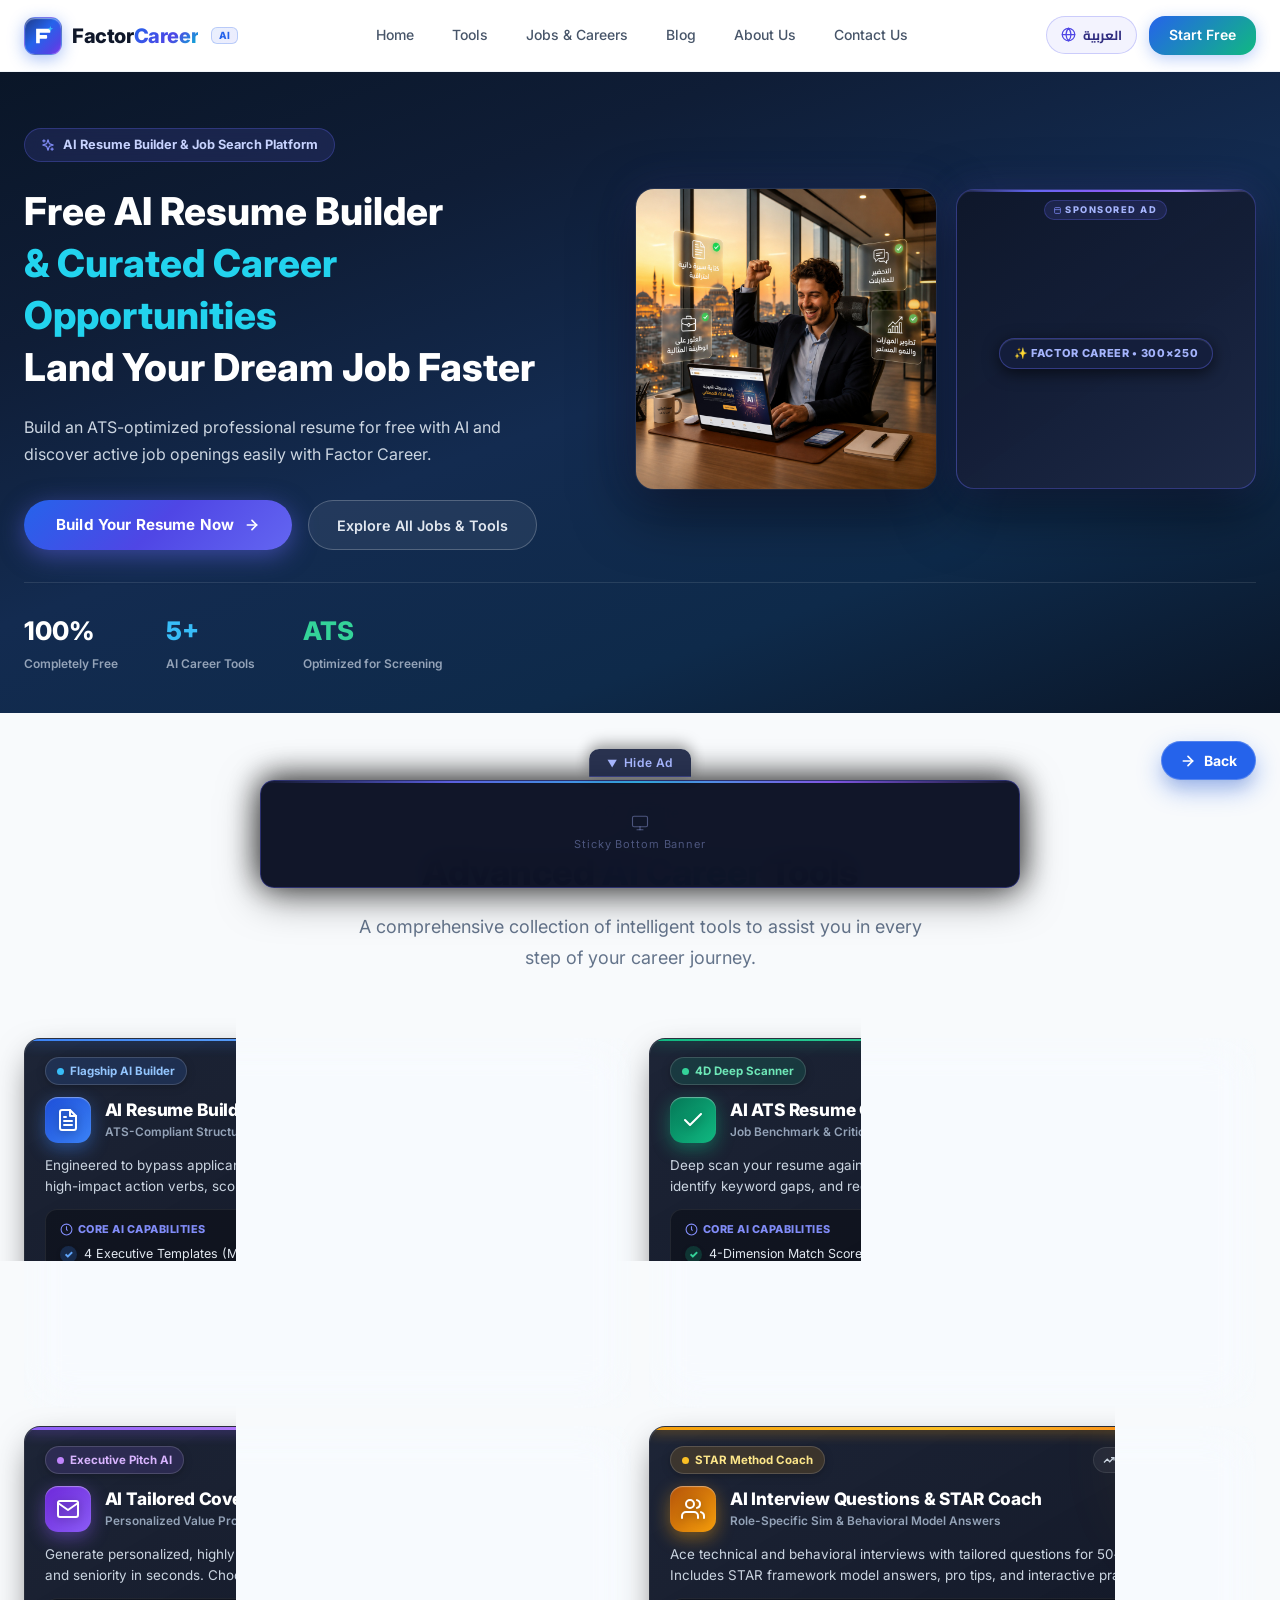
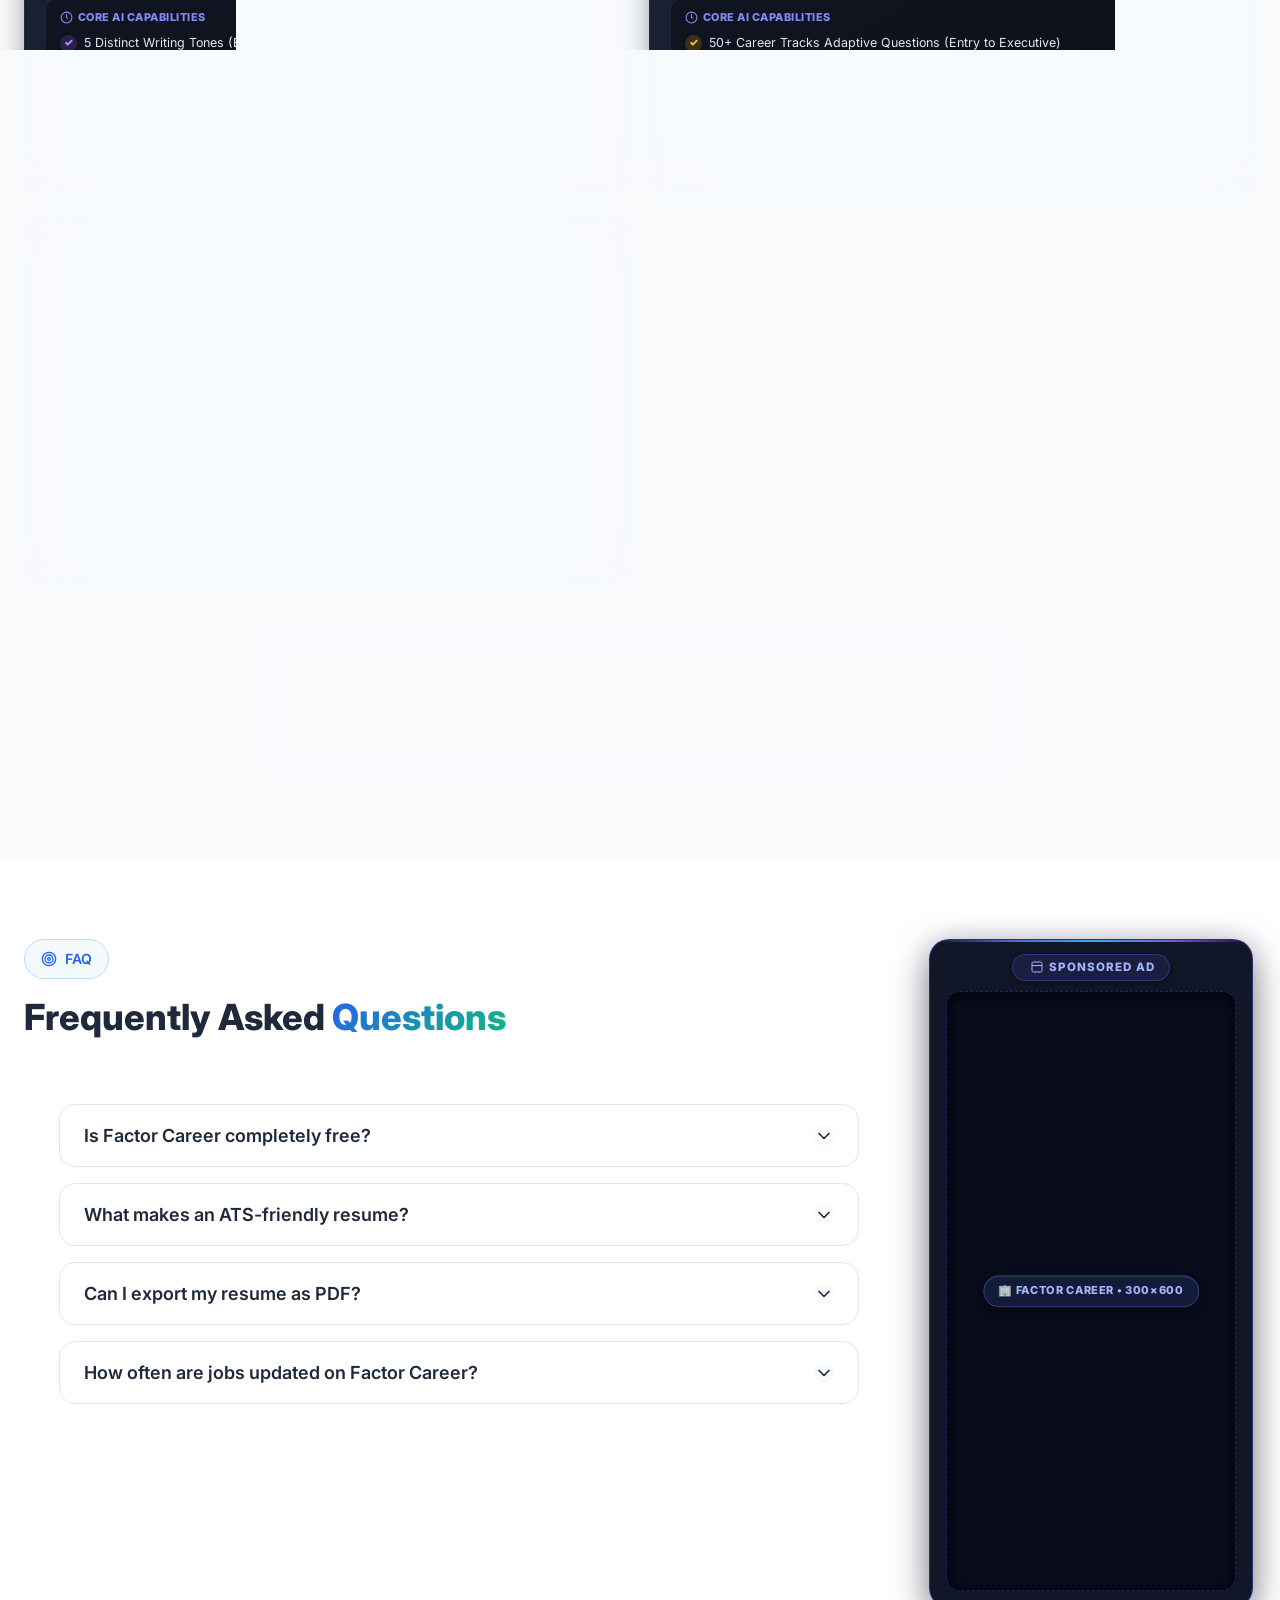
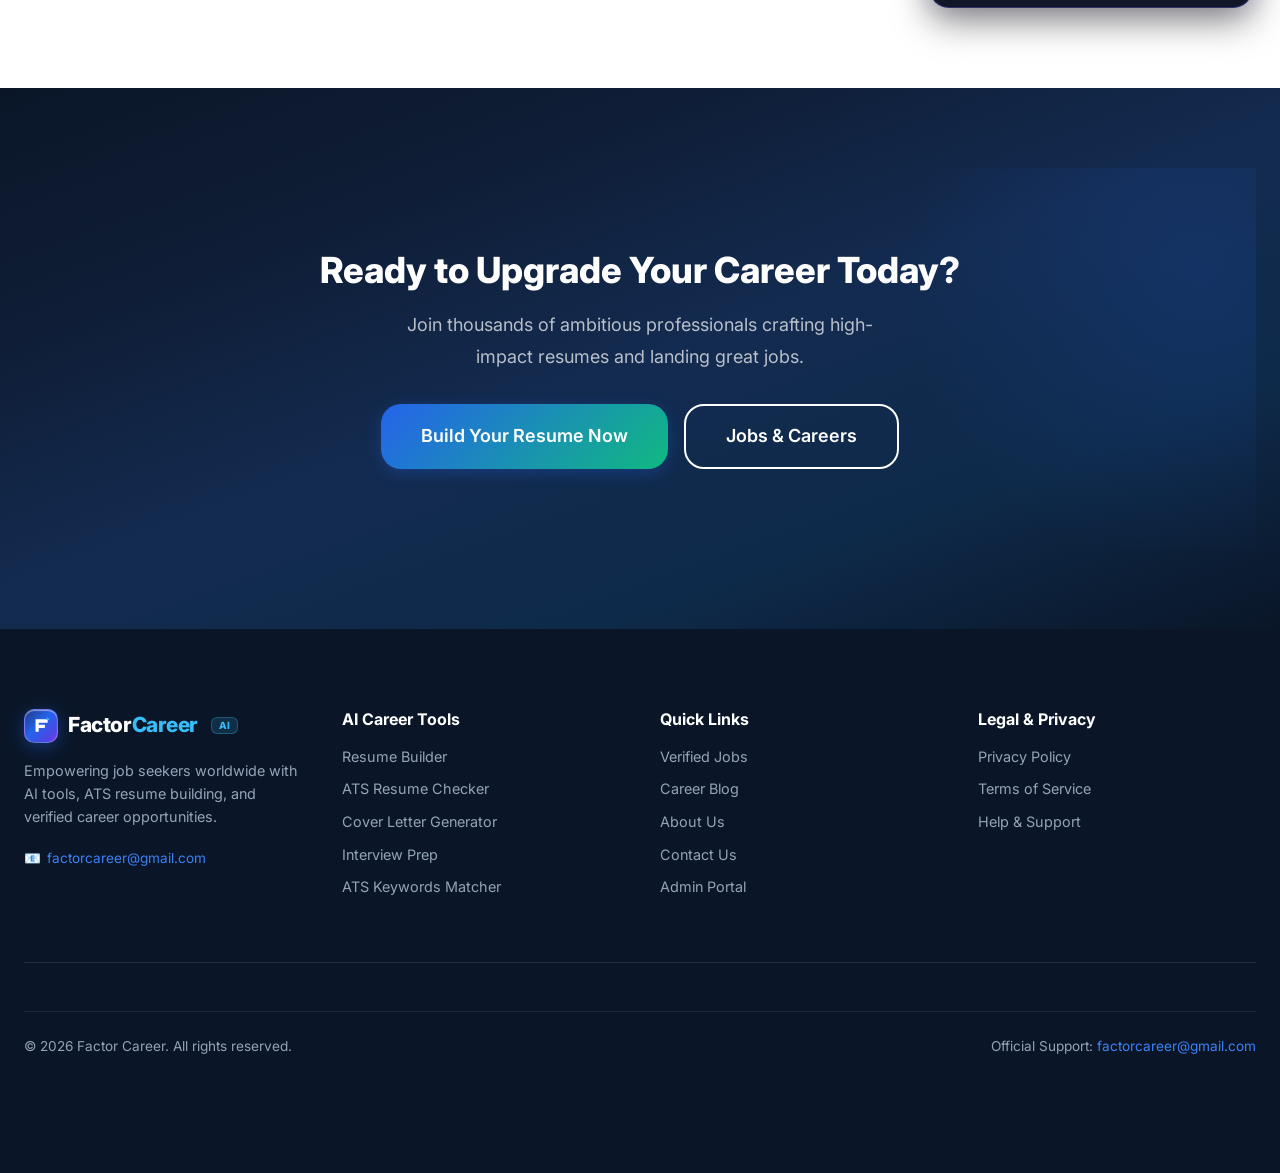
==== index.html @ 78885ba1 "feat(jobs): integrate live Remotive API feed with instant local fallback and direct apply links" ====
<!DOCTYPE html>
<html lang="en" dir="ltr">
<head>
  <meta charset="UTF-8">
  <base href="/">
  <meta name="viewport" content="width=device-width, initial-scale=1.0">
  <meta http-equiv="X-UA-Compatible" content="ie=edge">

  <!-- Primary SEO Meta Tags -->
  <title>Factor Career | Free AI Resume Builder & Job Search Platform</title>
  <meta name="title" content="Factor Career | Free AI Resume Builder & Job Search Platform">
  <meta name="description" content="Build an ATS-optimized professional resume for free with AI, practice job interviews, generate smart cover letters, and discover career opportunities with Factor Career.">
  <meta name="keywords" content="Resume Builder, Free CV Maker, ATS Resume, AI Career Tools, Cover Letter Generator, Job Search, Interview Prep, Career Advice, Factor Career">
  <meta name="author" content="Factor Career">
  <meta name="robots" content="index, follow, max-image-preview:large, max-snippet:-1, max-video-preview:-1">
  <meta name="google-site-verification" content="8q_FAG08zxmCSJLlZwkevwk4zNZGH4qePeHUaTEHI-g" />
  <meta name="google-site-verification" content="googlec72dade50bbfc6ad" />

  <!-- Open Graph / Facebook -->
  <meta property="og:type" content="website">
  <meta property="og:url" content="https://factor-career.com/">
  <meta property="og:title" content="Factor Career | Free AI Resume Builder & Job Search Platform">
  <meta property="og:description" content="Create professional ATS-compliant resumes, smart cover letters, and prepare for interviews with free AI tools.">
  <meta property="og:image" content="https://factor-career.com/img/hero-career-ai.jpg">
  <meta property="og:site_name" content="Factor Career">
  <meta property="og:locale" content="en_US">
  <meta property="og:locale:alternate" content="ar_AR">

  <!-- Twitter -->
  <meta property="twitter:card" content="summary_large_image">
  <meta property="twitter:url" content="https://factor-career.com/">
  <meta property="twitter:title" content="Factor Career | Free AI Resume Builder & Job Search Platform">
  <meta property="twitter:description" content="Create professional ATS-compliant resumes, smart cover letters, and prepare for interviews with free AI tools.">
  <meta property="twitter:image" content="https://factor-career.com/img/hero-career-ai.jpg">

  <!-- Favicon & Canonical -->
  <link rel="icon" type="image/svg+xml" href="/favicon.svg">
  <link rel="canonical" href="https://factor-career.com/">

  <!-- Google Analytics (GA4) -->
  <script async src="https://www.googletagmanager.com/gtag/js?id=G-FACTORCAREER"></script>
  <script>
    window.dataLayer = window.dataLayer || [];
    function gtag(){dataLayer.push(arguments);}
    gtag('js', new Date());
    gtag('config', 'G-FACTORCAREER', { 'send_page_view': true });

    // Prevent browser from auto-scrolling down on initial page visit or reload
    if ('scrollRestoration' in history) {
      history.scrollRestoration = 'manual';
    }
    window.scrollTo(0, 0);
  </script>

  <!-- Google Fonts: Cairo (Arabic) & Inter (English) -->
  <link rel="preconnect" href="https://fonts.googleapis.com">
  <link rel="preconnect" href="https://fonts.gstatic.com" crossorigin>
  <link href="https://fonts.googleapis.com/css2?family=Cairo:wght@300;400;500;600;700;800&family=Inter:wght@400;500;600;700;800&display=swap" rel="stylesheet">

  <!-- Stylesheets -->
  <link rel="stylesheet" href="/css/variables.css?v=20260915_v12">
  <link rel="stylesheet" href="/css/base.css?v=20260915_v12">
  <link rel="stylesheet" href="/css/components.css?v=20260915_v12">
  <link rel="stylesheet" href="/css/layout.css?v=20260915_v12">
  <link rel="stylesheet" href="/css/pages.css?v=20260915_v12">

  <!-- Sticky Bottom Ad - Critical Inline CSS (guaranteed display regardless of cached CSS) -->
  <style id="sticky-ad-critical">
    #stickyBottomAd {
      position: fixed !important;
      bottom: 12px !important;
      left: 50% !important;
      transform: translateX(-50%) !important;
      width: 760px !important;
      max-width: calc(100% - 24px) !important;
      z-index: 99990 !important;
      display: flex !important;
      justify-content: center !important;
      align-items: center !important;
      background: rgba(10, 15, 35, 0.97) !important;
      border: 1px solid rgba(99, 102, 241, 0.35) !important;
      border-radius: 14px !important;
      box-shadow: 0 -4px 30px rgba(0, 0, 0, 0.7), 0 8px 40px rgba(0, 0, 0, 0.5) !important;
      backdrop-filter: blur(20px) !important;
      -webkit-backdrop-filter: blur(20px) !important;
      padding: 8px 12px !important;
      box-sizing: border-box !important;
      min-height: 100px !important;
      overflow: visible !important;
      transition: min-height 0.3s ease !important;
    }
    #stickyBottomAd::before {
      content: "" !important;
      position: absolute !important;
      top: 0 !important;
      left: 0 !important;
      right: 0 !important;
      height: 2px !important;
      background: linear-gradient(90deg, transparent, rgba(99, 102, 241, 0.9), rgba(56, 189, 248, 0.9), rgba(139, 92, 246, 0.9), transparent) !important;
      pointer-events: none !important;
    }
    /* Toggle button - shown above the bar */
    #stickyBottomAd .sticky-bottom-ad__btn {
      position: absolute !important;
      top: -32px !important;
      left: 50% !important;
      transform: translateX(-50%) !important;
      display: flex !important;
      align-items: center !important;
      gap: 6px !important;
      background: rgba(30, 40, 70, 0.95) !important;
      border: none !important;
      border-bottom: 1px solid rgba(99, 102, 241, 0.3) !important;
      color: #a5b4fc !important;
      font-size: 12px !important;
      font-weight: 600 !important;
      cursor: pointer !important;
      padding: 6px 18px !important;
      border-radius: 10px 10px 0 0 !important;
      white-space: nowrap !important;
      letter-spacing: 0.05em !important;
      z-index: 5 !important;
      box-shadow: 0 -4px 15px rgba(0,0,0,0.4) !important;
    }
    #stickyBottomAd .sticky-bottom-ad__btn:hover {
      background: rgba(50, 60, 100, 0.98) !important;
      color: #c7d2fe !important;
    }
    /* Ad slot */
    #stickyBottomAd .sticky-bottom-ad__slot {
      display: flex !important;
      align-items: center !important;
      justify-content: center !important;
      width: 100% !important;
      max-width: 728px !important;
      min-height: 90px !important;
      overflow: visible !important;
      transition: all 0.3s ease !important;
    }
    #stickyBottomAd .sticky-bottom-ad__slot ins.adsbygoogle {
      display: inline-block !important;
      width: 728px !important;
      height: 90px !important;
      max-width: 100% !important;
    }
    /* Collapsed state - wrapper completely invisible, only toggle button shows */
    #stickyBottomAd.collapsed {
      min-height: 0 !important;
      height: 0 !important;
      padding: 0 !important;
      background: transparent !important;
      border: none !important;
      box-shadow: none !important;
      backdrop-filter: none !important;
      -webkit-backdrop-filter: none !important;
    }
    #stickyBottomAd.collapsed::before {
      display: none !important;
    }
    #stickyBottomAd.collapsed .sticky-bottom-ad__slot {
      display: none !important;
      height: 0 !important;
      min-height: 0 !important;
    }
    @media (max-width: 768px) {
      #stickyBottomAd {
        min-height: 64px !important;
        padding: 5px 8px !important;
      }
      #stickyBottomAd .sticky-bottom-ad__slot {
        min-height: 50px !important;
      }
      #stickyBottomAd .sticky-bottom-ad__slot ins.adsbygoogle {
        width: 320px !important;
        height: 50px !important;
      }
    }
    .footer {
      padding-bottom: 115px !important;
    }
    .floating-back-btn {
      bottom: 120px !important;
    }
  </style>


  <!-- JSON-LD Structured Data for SEO -->
  <script type="application/ld+json">
  {
    "@context": "https://schema.org",
    "@graph": [
      {
        "@type": "WebSite",
        "@id": "https://factor-career.com/#website",
        "url": "https://factor-career.com/",
        "name": "Factor Career",
        "description": "Free AI Career Platform for Resume Building, ATS Optimization, and Job Interview Coaching",
        "inLanguage": "en"
      },
      {
        "@type": "WebApplication",
        "@id": "https://factor-career.com/#webapp",
        "name": "Factor Career Suite",
        "url": "https://factor-career.com/tools",
        "applicationCategory": "BusinessApplication",
        "operatingSystem": "All",
        "offers": {
          "@type": "Offer",
          "price": "0",
          "priceCurrency": "USD"
        },
        "featureList": [
          "AI Resume Builder",
          "AI ATS Resume Checker",
          "AI Cover Letter Generator",
          "AI Interview Questions Coach",
          "ATS Keyword Matcher"
        ]
      }
    ]
  }
  </script>
  <!-- Google AdSense Script -->
  <script async src="https://pagead2.googlesyndication.com/pagead/js/adsbygoogle.js?client=ca-pub-7520213352755959" crossorigin="anonymous"></script>
</head>
<body>

  <!-- Root Application Container -->
  <div id="app">
    <main id="main-content">
      <!-- Dynamic Page Content Injected by Router -->
    </main>
  </div>

  <!-- JavaScript Engine & Scripts -->
  <script src="/js/i18n.js?v=20260915_v5"></script>
  <script src="/js/db.js?v=20260915_v8"></script>
  <script src="/js/components.js?v=20260915_v7"></script>
  <script src="/js/pages/home.js?v=20260915_v9"></script>
  <script src="/js/pages/tools.js?v=20260915_v6"></script>
  <script src="/js/pages/resume-builder.js?v=20260915_v6"></script>
  <script src="/js/pages/resume-analyzer.js?v=20260915_v6"></script>
  <script src="/js/pages/cover-letter-generator.js?v=20260915_v6"></script>
  <script src="/js/pages/interview-questions.js?v=20260915_v6"></script>
  <script src="/js/pages/ats-keywords.js?v=20260915_v6"></script>
  <script src="/js/pages/jobs.js?v=20260915_v10"></script>
  <script src="/js/pages/blog.js?v=20260915_v5"></script>
  <script src="/js/pages/article.js?v=20260915_v5"></script>
  <script src="/js/pages/contact.js?v=20260915_v5"></script>
  <script src="/js/pages/about.js?v=20260915_v5"></script>
  <script src="/js/pages/privacy.js?v=20260915_v5"></script>
  <script src="/js/pages/terms.js?v=20260915_v5"></script>
  <script src="/js/pages/admin-login.js?v=20260915_v5"></script>
  <script src="/js/pages/admin-dashboard.js?v=20260915_v5"></script>
  <script src="/js/app.js?v=20260915_v5"></script>


  <!-- Failsafe Recovery Script against White Screen -->
  <script>
    window.addEventListener('DOMContentLoaded', function() {
      setTimeout(function() {
        var main = document.getElementById('main-content');
        if (main && (!main.children.length || main.innerHTML.indexOf('<!-- Dynamic Page Content') !== -1)) {
          console.warn('Failsafe triggered: Rendering home page directly');
          if (window.CareerAI && window.CareerAI.pages && window.CareerAI.pages.home) {
            main.innerHTML = window.CareerAI.pages.home();
          }
          var header = document.getElementById('header');
          var footer = document.querySelector('footer.footer') || document.getElementById('mainFooter');
          var app = document.getElementById('app');
          if (!header && app && window.CareerAI && window.CareerAI.components) {
            try { app.insertAdjacentHTML('afterbegin', window.CareerAI.components.renderHeader()); } catch(e){}
          }
          if (!footer && app && window.CareerAI && window.CareerAI.components) {
            try { app.insertAdjacentHTML('beforeend', window.CareerAI.components.renderFooter()); } catch(e){}
          }
        }
      }, 1200);
    });
  </script>

  <!-- Permanent Sticky Bottom Ad Banner - Foldable with Hide/Show Toggle -->
  <div class="sticky-bottom-ad-wrapper" id="stickyBottomAd">
    <!-- Toggle Button: Hide / Show -->
    <button type="button" class="sticky-bottom-ad__btn" id="stickyAdToggle"
      onclick="window.CareerAI && window.CareerAI.toggleStickyAd ? window.CareerAI.toggleStickyAd() : (function(){var w=document.getElementById('stickyBottomAd'),a=document.getElementById('stickyAdArrow'),t=document.getElementById('stickyAdText');if(w){var c=w.classList.toggle('collapsed');if(a)a.textContent=c?'▲':'▼';if(t)t.textContent=c?'إظهار الإعلان':'طي الإعلان';}})();"
      aria-label="Toggle Ad" style="display:flex;align-items:center;gap:6px;background:rgba(30,40,70,0.95);border:none;border-bottom:1px solid rgba(99,102,241,0.3);color:#a5b4fc;font-size:12px;font-weight:600;cursor:pointer;padding:6px 18px;border-radius:10px 10px 0 0;position:absolute;top:-32px;left:50%;transform:translateX(-50%);white-space:nowrap;letter-spacing:0.05em;z-index:5;box-shadow:0 -4px 15px rgba(0,0,0,0.4);">
      <span id="stickyAdArrow" style="font-size:10px;">▼</span>
      <span id="stickyAdText">طي الإعلان</span>
    </button>

    <!-- Ad Content Area -->
    <div class="sticky-bottom-ad__slot" style="position:relative;">
      <!-- Placeholder text shown until AdSense loads -->
      <div style="position:absolute;inset:0;display:flex;flex-direction:column;align-items:center;justify-content:center;gap:4px;pointer-events:none;z-index:0;">
        <svg width="18" height="18" viewBox="0 0 24 24" fill="none" stroke="rgba(165,180,252,0.4)" stroke-width="1.5" stroke-linecap="round" stroke-linejoin="round"><rect x="2" y="3" width="20" height="14" rx="2"/><line x1="8" y1="21" x2="16" y2="21"/><line x1="12" y1="17" x2="12" y2="21"/></svg>
        <span style="font-size:11px;color:rgba(165,180,252,0.4);letter-spacing:0.08em;font-family:inherit;">Sticky Bottom Banner</span>
      </div>
      <ins class="adsbygoogle sticky-bottom-ins"
           style="display:inline-block;width:728px;height:90px;max-width:100%;position:relative;z-index:1;"
           data-ad-client="ca-pub-7520213352755959"
           data-ad-slot="3316284985"
           data-ad-format="horizontal"
           data-full-width-responsive="false"></ins>
    </div>
    <script>
      try { (adsbygoogle = window.adsbygoogle || []).push({}); } catch(e) {}
    </script>
  </div>
</body>
</html>
---- css/variables.css ----
/* ============================================
   Factor Career - Design System Variables
   ============================================ */

:root {
  /* --- Colors --- */
  --color-primary: #2563EB;
  --color-primary-dark: #1D4ED8;
  --color-primary-light: #3B82F6;
  --color-primary-50: #EFF6FF;
  --color-primary-100: #DBEAFE;
  --color-primary-200: #BFDBFE;

  --color-accent: #10B981;
  --color-accent-dark: #059669;
  --color-accent-light: #34D399;
  --color-accent-50: #ECFDF5;
  --color-accent-100: #D1FAE5;

  --color-dark: #0A1628;
  --color-dark-light: #1a2744;
  --color-dark-lighter: #243352;

  --color-bg: #FFFFFF;
  --color-bg-alt: #F8FAFC;
  --color-bg-section: #F1F5F9;

  --color-text: #1E293B;
  --color-text-secondary: #64748B;
  --color-text-muted: #94A3B8;
  --color-text-inverse: #F8FAFC;

  --color-border: #E2E8F0;
  --color-border-light: #F1F5F9;

  --color-success: #10B981;
  --color-warning: #F59E0B;
  --color-error: #EF4444;

  /* --- Gradients --- */
  --gradient-primary: linear-gradient(135deg, #2563EB 0%, #10B981 100%);
  --gradient-primary-reverse: linear-gradient(135deg, #10B981 0%, #2563EB 100%);
  --gradient-dark: linear-gradient(135deg, #0A1628 0%, #1a2744 50%, #0f3460 100%);
  --gradient-hero: linear-gradient(160deg, #0A1628 0%, #0f1d36 25%, #132b50 50%, #0e2a4a 75%, #0A1628 100%);
  --gradient-card: linear-gradient(135deg, rgba(37, 99, 235, 0.05) 0%, rgba(16, 185, 129, 0.05) 100%);
  --gradient-text: linear-gradient(135deg, #2563EB 0%, #10B981 100%);

  /* --- Typography --- */
  --font-primary: 'Cairo', 'Inter', -apple-system, BlinkMacSystemFont, sans-serif;
  --font-mono: 'Fira Code', 'Consolas', monospace;

  --text-xs: 0.75rem;
  --text-sm: 0.875rem;
  --text-base: 1rem;
  --text-lg: 1.125rem;
  --text-xl: 1.25rem;
  --text-2xl: 1.5rem;
  --text-3xl: 1.875rem;
  --text-4xl: 2.25rem;
  --text-5xl: 3rem;
  --text-6xl: 3.75rem;

  --font-light: 300;
  --font-normal: 400;
  --font-medium: 500;
  --font-semibold: 600;
  --font-bold: 700;
  --font-extrabold: 800;

  --leading-tight: 1.25;
  --leading-normal: 1.6;
  --leading-relaxed: 1.75;

  /* --- Spacing --- */
  --space-1: 0.25rem;
  --space-2: 0.5rem;
  --space-3: 0.75rem;
  --space-4: 1rem;
  --space-5: 1.25rem;
  --space-6: 1.5rem;
  --space-8: 2rem;
  --space-10: 2.5rem;
  --space-12: 3rem;
  --space-16: 4rem;
  --space-20: 5rem;
  --space-24: 6rem;
  --space-32: 8rem;

  /* --- Border Radius --- */
  --radius-sm: 0.375rem;
  --radius-md: 0.5rem;
  --radius-lg: 0.75rem;
  --radius-xl: 1rem;
  --radius-2xl: 1.25rem;
  --radius-3xl: 1.5rem;
  --radius-full: 9999px;

  /* --- Shadows --- */
  --shadow-sm: 0 1px 2px rgba(0, 0, 0, 0.05);
  --shadow-md: 0 4px 6px -1px rgba(0, 0, 0, 0.07), 0 2px 4px -2px rgba(0, 0, 0, 0.05);
  --shadow-lg: 0 10px 15px -3px rgba(0, 0, 0, 0.08), 0 4px 6px -4px rgba(0, 0, 0, 0.05);
  --shadow-xl: 0 20px 25px -5px rgba(0, 0, 0, 0.08), 0 8px 10px -6px rgba(0, 0, 0, 0.04);
  --shadow-2xl: 0 25px 50px -12px rgba(0, 0, 0, 0.15);
  --shadow-glow: 0 0 30px rgba(37, 99, 235, 0.15);
  --shadow-glow-accent: 0 0 30px rgba(16, 185, 129, 0.15);
  --shadow-card: 0 4px 20px rgba(0, 0, 0, 0.06);
  --shadow-card-hover: 0 12px 40px rgba(0, 0, 0, 0.12);

  /* --- Transitions --- */
  --transition-fast: 150ms ease;
  --transition-base: 250ms ease;
  --transition-slow: 350ms ease;
  --transition-spring: 400ms cubic-bezier(0.34, 1.56, 0.64, 1);

  /* --- Z-index --- */
  --z-dropdown: 100;
  --z-sticky: 200;
  --z-header: 300;
  --z-overlay: 400;
  --z-modal: 500;
  --z-toast: 600;

  /* --- Container --- */
  --container-max: 1280px;
  --container-narrow: 860px;
  --container-padding: 1.5rem;

  /* --- Header --- */
  --header-height: 72px;
}

/* ==========================================================================
   Mobile Responsive Typography & Spacing Overrides
   ========================================================================== */
@media (max-width: 768px) {
  :root {
    /* Balanced legible typography on mobile */
    --text-xs: 0.75rem;
    --text-sm: 0.85rem;
    --text-base: 0.95rem;
    --text-lg: 1.05rem;
    --text-xl: 1.2rem;
    --text-2xl: 1.4rem;
    --text-3xl: 1.65rem;
    --text-4xl: 1.95rem;
    --text-5xl: 2.3rem;
    --text-6xl: 2.7rem;

    /* Scaled down paddings to prevent cramped content */
    --space-6: 1.15rem;
    --space-8: 1.35rem;
    --space-10: 1.6rem;
    --space-12: 2rem;
    --space-16: 2.5rem;
    --space-20: 3rem;
    --space-24: 3.5rem;
    --space-32: 4.5rem;

    --container-padding: 14px;
    --header-height: 62px;
  }
}

@media (max-width: 480px) {
  :root {
    --text-xs: 0.72rem;
    --text-sm: 0.82rem;
    --text-base: 0.92rem;
    --text-lg: 1rem;
    --text-xl: 1.15rem;
    --text-2xl: 1.3rem;
    --text-3xl: 1.5rem;
    --text-4xl: 1.75rem;
    --text-5xl: 2.1rem;
    --text-6xl: 2.4rem;

    --space-4: 0.85rem;
    --space-5: 1rem;
    --space-6: 1.1rem;
    --space-8: 1.25rem;
    --space-10: 1.4rem;
    --space-12: 1.75rem;
    --space-16: 2rem;
    --space-20: 2.5rem;

    --container-padding: 12px;
    --header-height: 60px;
  }
}
---- css/base.css ----
/* ============================================
   CareerAI - Base Styles & Reset
   ============================================ */

/* --- Reset --- */
*,
*::before,
*::after {
  margin: 0;
  padding: 0;
  box-sizing: border-box;
}

html {
  -webkit-text-size-adjust: 100%;
  font-size: 16px;
  overflow-x: hidden !important;
  width: 100vw !important;
  max-width: 100vw !important;
  margin: 0 !important;
  padding: 0 !important;
}

body {
  font-family: var(--font-primary);
  font-size: var(--text-base);
  line-height: var(--leading-normal);
  color: var(--color-text);
  background-color: var(--color-bg);
  -webkit-font-smoothing: antialiased;
  -moz-osx-font-smoothing: grayscale;
  overflow-x: hidden !important;
  width: 100vw !important;
  max-width: 100vw !important;
  min-height: 100vh;
  position: relative;
  overflow-wrap: break-word;
  word-wrap: break-word;
  margin: 0 !important;
  padding: 0 !important;
}

/* Custom Scrollbar - Desktop Only */
@media (min-width: 769px) {
  ::-webkit-scrollbar {
    width: 10px;
    height: 10px;
  }

  ::-webkit-scrollbar-track {
    background: #f1f1f1;
  }

  ::-webkit-scrollbar-thumb {
    background: linear-gradient(180deg, #2563eb, #1d4ed8);
    border-radius: 5px;
  }

  ::-webkit-scrollbar-thumb:hover {
    background: #1e40af;
  }

  /* Firefox Scrollbar */
  * {
    scrollbar-width: thin;
    scrollbar-color: #2563eb #f1f1f1;
  }
}

/* Mobile: Hide custom scrollbar completely */
@media (max-width: 768px) {
  ::-webkit-scrollbar {
    display: none !important;
    width: 0 !important;
    height: 0 !important;
  }
  * {
    scrollbar-width: none !important;
  }
}

#app,
#main-content {
  overflow-x: hidden !important;
  overflow-y: visible;
  width: 100%;
  max-width: 100vw;
}

.main-container,
.layout {
  max-width: 100vw !important;
  box-sizing: border-box !important;
}

img,
svg {
  max-width: 100%;
  height: auto;
  display: block;
}

a,
button,
input,
select,
textarea,
.btn,
.card,
.accordion__header {
  touch-action: manipulation;
  -webkit-tap-highlight-color: transparent;
}

a {
  color: inherit;
  text-decoration: none;
  transition: color var(--transition-base);
}

button {
  cursor: pointer;
  border: none;
  background: none;
  font-family: inherit;
  font-size: inherit;
  color: inherit;
  -webkit-appearance: none;
}

ul,
ol {
  list-style: none;
}

input,
textarea,
select {
  font-family: inherit;
  font-size: inherit;
  color: inherit;
  outline: none;
}

h1,
h2,
h3,
h4,
h5,
h6 {
  font-weight: var(--font-bold);
  line-height: var(--leading-tight);
  color: var(--color-text);
}

h1 {
  font-size: var(--text-5xl);
}

h2 {
  font-size: var(--text-4xl);
}

h3 {
  font-size: var(--text-2xl);
}

h4 {
  font-size: var(--text-xl);
}

h5 {
  font-size: var(--text-lg);
}

h6 {
  font-size: var(--text-base);
}

p {
  color: var(--color-text-secondary);
  line-height: var(--leading-relaxed);
}

::selection {
  background: var(--color-primary);
  color: white;
}

/* --- Container --- */
.container {
  width: 100%;
  max-width: var(--container-max);
  margin: 0 auto;
  padding: 0 var(--container-padding);
  box-sizing: border-box;
}

.card {
  max-width: 100%;
  box-sizing: border-box;
}

.container--narrow {
  max-width: var(--container-narrow);
}

/* --- Section --- */
.section {
  padding: var(--space-20) 0;
}

.section--alt {
  background-color: var(--color-bg-alt);
}

.section--dark {
  background-color: var(--color-dark);
  color: var(--color-text-inverse);
}

.section__header {
  text-align: center;
  margin-bottom: var(--space-16);
}

.section__badge {
  display: inline-flex;
  align-items: center;
  gap: var(--space-2);
  padding: var(--space-2) var(--space-4);
  background: var(--gradient-card);
  border: 1px solid var(--color-primary-200);
  border-radius: var(--radius-full);
  color: var(--color-primary);
  font-size: var(--text-sm);
  font-weight: var(--font-semibold);
  margin-bottom: var(--space-4);
}

.section__title {
  font-size: var(--text-4xl);
  font-weight: var(--font-extrabold);
  margin-bottom: var(--space-4);
}

.section__subtitle {
  font-size: var(--text-lg);
  color: var(--color-text-secondary);
  max-width: 600px;
  margin: 0 auto;
}

/* --- Grid --- */
.grid {
  display: grid;
  gap: var(--space-6);
}

.grid--2 {
  grid-template-columns: repeat(2, 1fr);
}

.grid--3 {
  grid-template-columns: repeat(3, 1fr);
}

.grid--4 {
  grid-template-columns: repeat(4, 1fr);
}

@media (max-width: 1024px) {
  .grid--4 {
    grid-template-columns: repeat(2, 1fr);
  }

  .grid--3 {
    grid-template-columns: repeat(2, 1fr);
  }
}

@media (max-width: 640px) {

  .grid--2,
  .grid--3,
  .grid--4 {
    grid-template-columns: 1fr;
  }
}

/* --- Text Utilities --- */
.text-center {
  text-align: center;
}

.text-gradient {
  background: var(--gradient-text);
  -webkit-background-clip: text;
  -webkit-text-fill-color: transparent;
  background-clip: text;
}

/* --- Animations --- */
@keyframes fadeInUp {
  from {
    opacity: 0;
  }

  to {
    opacity: 1;
  }
}

@keyframes fadeIn {
  from {
    opacity: 0;
  }

  to {
    opacity: 1;
  }
}

@keyframes slideDown {
  from {
    opacity: 0;
    transform: translateY(-10px);
  }

  to {
    opacity: 1;
    transform: translateY(0);
  }
}

@keyframes float {

  0%,
  100% {
    transform: translateY(0px);
  }

  50% {
    transform: translateY(-20px);
  }
}

@keyframes floatSlow {

  0%,
  100% {
    transform: translateY(0px) rotate(0deg);
  }

  50% {
    transform: translateY(-15px) rotate(5deg);
  }
}

@keyframes pulse {

  0%,
  100% {
    transform: scale(1);
  }

  50% {
    transform: scale(1.05);
  }
}

@keyframes gradientShift {
  0% {
    background-position: 0% 50%;
  }

  50% {
    background-position: 100% 50%;
  }

  100% {
    background-position: 0% 50%;
  }
}

@keyframes shimmer {
  0% {
    transform: translateX(-100%);
  }

  100% {
    transform: translateX(100%);
  }
}

@keyframes spinSlow {
  from {
    transform: rotate(0deg);
  }

  to {
    transform: rotate(360deg);
  }
}

@keyframes scaleIn {
  from {
    opacity: 0;
    transform: scale(0.9);
  }

  to {
    opacity: 1;
    transform: scale(1);
  }
}

/* Scroll-triggered animations — fade only, no position shift to prevent CLS */
.animate-on-scroll {
  opacity: 0;
  transition: opacity 0.5s ease;
}

.animate-on-scroll.visible {
  opacity: 1;
}

/* Fallback if user prefers reduced motion or instant reveal */
@media (prefers-reduced-motion: reduce) {
  .animate-on-scroll {
    opacity: 1;
    transform: none;
    transition: none;
  }
}


/* Page transition */
.page-transition {
  animation: fadeIn 0.3s ease;
}

/* --- Scrollbar --- */
::-webkit-scrollbar {
  width: 8px;
}

::-webkit-scrollbar-track {
  background: var(--color-bg-alt);
}

::-webkit-scrollbar-thumb {
  background: var(--color-primary-200);
  border-radius: var(--radius-full);
}

::-webkit-scrollbar-thumb:hover {
  background: var(--color-primary);
}

/* --- Accessibility --- */
.sr-only {
  position: absolute;
  width: 1px;
  height: 1px;
  padding: 0;
  margin: -1px;
  overflow: hidden;
  clip: rect(0, 0, 0, 0);
  white-space: nowrap;
  border: 0;
}

:focus-visible {
  outline: 2px solid var(--color-primary);
  outline-offset: 2px;
}

/* --- Skip Link --- */
.skip-link {
  position: absolute;
  top: -100%;
  right: var(--space-4);
  padding: var(--space-3) var(--space-6);
  background: var(--color-primary);
  color: white;
  border-radius: 0 0 var(--radius-md) var(--radius-md);
  z-index: var(--z-toast);
  transition: top var(--transition-base);
}

.skip-link:focus {
  top: 0;
}

/* --- Mobile Global Overflow & Spacing Fix --- */
@media (max-width: 768px) {
  * {
    max-width: 100%;
  }

  .section {
    padding: var(--space-12) 0;
    overflow-x: hidden;
  }

  .section__header {
    margin-bottom: var(--space-8);
  }

  .container {
    padding: 0 16px;
    width: 100%;
    max-width: 100% !important;
    min-width: 0 !important;
    box-sizing: border-box !important;
    overflow-x: hidden;
  }

  .card,
  .tool-card,
  .job-card,
  .repeater-card,
  .builder-form-card,
  .feature-card {
    width: 100% !important;
    max-width: 100% !important;
    min-width: 0 !important;
    box-sizing: border-box !important;
    transform: none !important;
    transition: none !important;
  }

  .card:hover,
  .tool-card:hover,
  .job-card:hover,
  .feature-card:hover {
    transform: none !important;
  }

  .tool-input,
  .input-field,
  .form-input,
  .form-textarea,
  .form-select,
  input,
  textarea,
  select {
    max-width: 100% !important;
    width: 100% !important;
    box-sizing: border-box !important;
  }

  .tools-page-container,
  .tools-page,
  .tool-layout,
  .tool-content,
  .tool-form-card {
    overflow-x: hidden !important;
    padding: 0 15px !important;
    max-width: 100% !important;
    box-sizing: border-box !important;
  }

  .ad-banner-container {
    max-width: 100% !important;
    width: 100% !important;
    overflow: hidden;
  }

  table {
    display: block;
    overflow-x: auto;
    max-width: 100%;
  }

  pre,
  code {
    overflow-x: auto;
    max-width: 100%;
    word-break: break-all;
  }
}

@media (max-width: 480px) {
  .section {
    padding: var(--space-8) 0;
  }

  .section__header {
    margin-bottom: var(--space-6);
  }

  .container {
    padding: 0 14px;
  }
}
---- css/components.css ----
/* ============================================
   CareerAI - Reusable Components
   ============================================ */

/* --- Buttons --- */
.btn {
  display: inline-flex;
  align-items: center;
  justify-content: center;
  gap: var(--space-2);
  padding: var(--space-3) var(--space-8);
  font-size: var(--text-base);
  font-weight: var(--font-semibold);
  border-radius: var(--radius-xl);
  transition: all var(--transition-base);
  white-space: nowrap;
  position: relative;
  overflow: hidden;
}

.btn::after {
  content: '';
  position: absolute;
  inset: 0;
  background: linear-gradient(rgba(255,255,255,0.1), rgba(255,255,255,0));
  opacity: 0;
  transition: opacity var(--transition-base);
}

.btn:hover::after {
  opacity: 1;
}

.btn--primary {
  background: var(--gradient-primary);
  color: white;
  box-shadow: 0 4px 15px rgba(37, 99, 235, 0.3);
}

.btn--primary:hover {
  transform: translateY(-2px);
  box-shadow: 0 8px 25px rgba(37, 99, 235, 0.4);
}

.btn--primary:active {
  transform: translateY(0);
}

.btn--secondary {
  background: transparent;
  color: var(--color-primary);
  border: 2px solid var(--color-primary);
}

.btn--secondary:hover {
  background: var(--color-primary);
  color: white;
  transform: translateY(-2px);
}

.btn--white {
  background: white;
  color: var(--color-primary);
  box-shadow: var(--shadow-md);
}

.btn--white:hover {
  transform: translateY(-2px);
  box-shadow: var(--shadow-lg);
}

.btn--ghost {
  background: rgba(255, 255, 255, 0.1);
  color: white;
  border: 1px solid rgba(255, 255, 255, 0.2);
  backdrop-filter: blur(10px);
}

.btn--ghost:hover {
  background: rgba(255, 255, 255, 0.2);
  transform: translateY(-2px);
}

.btn--lg {
  padding: var(--space-4) var(--space-10);
  font-size: var(--text-lg);
  border-radius: var(--radius-2xl);
}

.btn--sm {
  padding: var(--space-2) var(--space-5);
  font-size: var(--text-sm);
}

.btn--full {
  width: 100%;
}

/* --- Language Switcher Button --- */
.lang-btn {
  display: inline-flex;
  align-items: center;
  gap: 6px;
  padding: 6px 14px;
  border-radius: var(--radius-full);
  border: 1px solid var(--color-border);
  background: var(--color-bg-alt);
  color: var(--color-text);
  font-size: var(--text-xs);
  font-weight: var(--font-bold);
  cursor: pointer;
  transition: all var(--transition-base);
  user-select: none;
}

.lang-btn:hover {
  background: var(--color-primary-50);
  border-color: var(--color-primary-200);
  color: var(--color-primary);
  transform: translateY(-1px);
}

.lang-btn svg {
  width: 14px;
  height: 14px;
  stroke-width: 2.2;
}

/* --- Cards --- */
.card {
  background: var(--color-bg);
  border-radius: var(--radius-2xl);
  padding: var(--space-8);
  border: 1px solid var(--color-border);
  transition: all var(--transition-base);
  position: relative;
  overflow: hidden;
}

.card::before {
  content: '';
  position: absolute;
  top: 0;
  right: 0;
  left: 0;
  height: 3px;
  background: var(--gradient-primary);
  opacity: 0;
  transition: opacity var(--transition-base);
}

.card:hover {
  transform: translateY(-6px);
  box-shadow: var(--shadow-card-hover);
  border-color: var(--color-primary-200);
}

.card:hover::before {
  opacity: 1;
}

.card__icon {
  width: 56px;
  height: 56px;
  border-radius: var(--radius-xl);
  display: flex;
  align-items: center;
  justify-content: center;
  margin-bottom: var(--space-5);
  font-size: var(--text-2xl);
  transition: transform var(--transition-spring);
}

.card:hover .card__icon {
  transform: scale(1.1);
}

.card__icon--primary {
  background: var(--color-primary-50);
  color: var(--color-primary);
}

.card__icon--accent {
  background: var(--color-accent-50);
  color: var(--color-accent);
}

.card__title {
  font-size: var(--text-xl);
  font-weight: var(--font-bold);
  margin-bottom: var(--space-3);
  color: var(--color-text);
}

.card__text {
  font-size: var(--text-base);
  color: var(--color-text-secondary);
  line-height: var(--leading-relaxed);
}

.card__link {
  display: inline-flex;
  align-items: center;
  gap: var(--space-2);
  margin-top: var(--space-4);
  color: var(--color-primary);
  font-weight: var(--font-semibold);
  font-size: var(--text-sm);
  transition: gap var(--transition-base);
}

.card__link:hover {
  gap: var(--space-3);
}

/* Glass Card */
.card--glass {
  background: rgba(255, 255, 255, 0.05);
  border: 1px solid rgba(255, 255, 255, 0.1);
  backdrop-filter: blur(20px);
  color: var(--color-text-inverse);
}

.card--glass:hover {
  background: rgba(255, 255, 255, 0.1);
  border-color: rgba(255, 255, 255, 0.2);
}

/* Featured Card */
.card--featured {
  background: var(--gradient-card);
  border: 1px solid var(--color-primary-100);
}

/* --- Blog Card --- */
.blog-card {
  background: var(--color-bg);
  border-radius: var(--radius-2xl);
  overflow: hidden;
  border: 1px solid var(--color-border);
  transition: all var(--transition-base);
}

.blog-card:hover {
  transform: translateY(-6px);
  box-shadow: var(--shadow-card-hover);
}

.blog-card__image {
  width: 100%;
  height: 200px;
  object-fit: cover;
  background: var(--gradient-card);
  display: flex;
  align-items: center;
  justify-content: center;
  font-size: 3rem;
  color: var(--color-primary);
  position: relative;
  overflow: hidden;
}

.blog-card__image::after {
  content: '';
  position: absolute;
  inset: 0;
  background: linear-gradient(180deg, transparent 50%, rgba(0,0,0,0.05) 100%);
}

.blog-card__content {
  padding: var(--space-6);
}

.blog-card__meta {
  display: flex;
  align-items: center;
  gap: var(--space-4);
  margin-bottom: var(--space-3);
  font-size: var(--text-sm);
  color: var(--color-text-muted);
}

.blog-card__tag {
  padding: var(--space-1) var(--space-3);
  background: var(--color-primary-50);
  color: var(--color-primary);
  border-radius: var(--radius-full);
  font-size: var(--text-xs);
  font-weight: var(--font-semibold);
}

.blog-card__title {
  font-size: var(--text-lg);
  font-weight: var(--font-bold);
  margin-bottom: var(--space-3);
  color: var(--color-text);
  line-height: var(--leading-tight);
  transition: color var(--transition-base);
}

.blog-card:hover .blog-card__title {
  color: var(--color-primary);
}

.blog-card__excerpt {
  font-size: var(--text-sm);
  color: var(--color-text-secondary);
  line-height: var(--leading-relaxed);
  display: -webkit-box;
  -webkit-line-clamp: 3;
  -webkit-box-orient: vertical;
  overflow: hidden;
}

/* --- Accordion --- */
.accordion {
  display: flex;
  flex-direction: column;
  gap: var(--space-4);
  max-width: 800px;
  margin: 0 auto;
}

.accordion__item {
  background: var(--color-bg);
  border: 1px solid var(--color-border);
  border-radius: var(--radius-xl);
  overflow: hidden;
  transition: all var(--transition-base);
}

.accordion__item:hover {
  border-color: var(--color-primary-200);
}

.accordion__item.active {
  border-color: var(--color-primary);
  box-shadow: var(--shadow-glow);
}

.accordion__header {
  display: flex;
  align-items: center;
  justify-content: space-between;
  padding: var(--space-5) var(--space-6);
  cursor: pointer;
  width: 100%;
  text-align: right;
  font-size: var(--text-lg);
  font-weight: var(--font-semibold);
  color: var(--color-text);
  transition: color var(--transition-base);
}

.accordion__item.active .accordion__header {
  color: var(--color-primary);
}

.accordion__icon {
  width: 32px;
  height: 32px;
  border-radius: var(--radius-full);
  background: var(--color-bg-alt);
  display: flex;
  align-items: center;
  justify-content: center;
  transition: all var(--transition-base);
  flex-shrink: 0;
}

.accordion__item.active .accordion__icon {
  background: var(--color-primary);
  color: white;
  transform: rotate(180deg);
}

.accordion__body {
  max-height: 0;
  overflow: hidden;
  transition: max-height var(--transition-slow);
}

.accordion__content {
  padding: 0 var(--space-6) var(--space-6);
  color: var(--color-text-secondary);
  line-height: var(--leading-relaxed);
}

/* --- Form Elements --- */
.form-group {
  display: flex;
  flex-direction: column;
  gap: var(--space-2);
  margin-bottom: var(--space-5);
  min-width: 0;
  max-width: 100%;
  width: 100%;
  box-sizing: border-box;
}

.form-label {
  font-size: var(--text-sm);
  font-weight: var(--font-semibold);
  color: var(--color-text);
  word-break: break-word;
}

.form-input,
.form-textarea,
.form-select {
  width: 100%;
  max-width: 100%;
  min-width: 0;
  box-sizing: border-box;
  padding: var(--space-3) var(--space-4);
  border: 1.5px solid var(--color-border);
  border-radius: var(--radius-lg);
  background: var(--color-bg);
  color: var(--color-text);
  font-size: var(--text-base);
  font-family: inherit;
  transition: all var(--transition-base);
}

.form-input:focus,
.form-textarea:focus,
.form-select:focus {
  border-color: var(--color-primary);
  box-shadow: 0 0 0 3px var(--color-primary-100);
}

.form-textarea {
  resize: vertical;
  min-height: 120px;
}

.form-input::placeholder,
.form-textarea::placeholder {
  color: var(--color-text-muted);
}

/* --- Stats --- */
.stat {
  text-align: center;
  padding: var(--space-6);
}

.stat__number {
  font-size: var(--text-4xl);
  font-weight: var(--font-extrabold);
  background: var(--gradient-text);
  -webkit-background-clip: text;
  -webkit-text-fill-color: transparent;
  background-clip: text;
  margin-bottom: var(--space-2);
}

.stat__label {
  font-size: var(--text-base);
  color: var(--color-text-secondary);
  font-weight: var(--font-medium);
}

/* --- Tag --- */
.tag {
  display: inline-flex;
  align-items: center;
  gap: var(--space-1);
  padding: var(--space-1) var(--space-3);
  border-radius: var(--radius-full);
  font-size: var(--text-xs);
  font-weight: var(--font-semibold);
}

.tag--primary {
  background: var(--color-primary-50);
  color: var(--color-primary);
}

.tag--accent {
  background: var(--color-accent-50);
  color: var(--color-accent);
}

/* --- Divider --- */
.divider {
  width: 60px;
  height: 4px;
  background: var(--gradient-primary);
  border-radius: var(--radius-full);
  margin: var(--space-4) auto;
}

/* --- Back to Top --- */
.back-to-top {
  position: fixed;
  bottom: var(--space-8);
  left: var(--space-8);
  width: 48px;
  height: 48px;
  border-radius: var(--radius-full);
  background: var(--gradient-primary);
  color: white;
  display: flex;
  align-items: center;
  justify-content: center;
  box-shadow: var(--shadow-lg);
  opacity: 0;
  visibility: hidden;
  transform: translateY(20px);
  transition: all var(--transition-base);
  z-index: var(--z-sticky);
  cursor: pointer;
  font-size: var(--text-xl);
}

.back-to-top.visible {
  opacity: 1;
  visibility: visible;
  transform: translateY(0);
}

.back-to-top:hover {
  transform: translateY(-4px);
  box-shadow: var(--shadow-xl);
}

/* ============================================
   Google AdSense Layouts & Responsive Containers
   ============================================ */

.adsense-container {
  width: 100%;
  margin: var(--space-6) 0;
  text-align: center;
  position: relative;
  overflow: hidden;
}

.adsense-label {
  font-size: 11px;
  color: var(--color-text-muted);
  text-transform: uppercase;
  letter-spacing: 0.5px;
  margin-bottom: var(--space-2);
  display: block;
  text-align: center;
}

/* Base Ad Placeholder & Container */
.adsense-box {
  background: var(--color-bg-alt);
  border: 1px dashed var(--color-border);
  border-radius: var(--radius-xl);
  padding: var(--space-4);
  text-align: center;
  margin: var(--space-6) 0;
  min-height: 100px;
  display: flex;
  flex-direction: column;
  align-items: center;
  justify-content: center;
  transition: all var(--transition-base);
}

.adsense-box:hover {
  border-color: var(--color-primary-200);
}

.adsense-box__label {
  font-size: 11px;
  font-weight: var(--font-bold);
  color: var(--color-text-muted);
  margin-bottom: var(--space-2);
}

.adsense-box__content {
  font-size: var(--text-xs);
  color: var(--color-text-secondary);
}

/* Small Compact Banner Ad */
.adsense-banner-sm {
  max-width: 728px;
  margin: var(--space-4) auto;
  min-height: 90px;
  background: rgba(255, 255, 255, 0.5);
  border: 1px dashed var(--color-border);
  border-radius: var(--radius-lg);
  padding: var(--space-2);
}

@media (max-width: 768px) {
  .adsense-banner-sm {
    min-height: 50px;
    max-width: 320px;
  }
}

/* Square / Medium Rectangle Ad (300x250 / 336x280) */
.adsense-square {
  width: 300px;
  max-width: 100%;
  min-height: 250px;
  margin: var(--space-6) auto;
  background: white;
  border: 1px dashed var(--color-border);
  border-radius: var(--radius-2xl);
  padding: var(--space-4);
  display: flex;
  flex-direction: column;
  align-items: center;
  justify-content: center;
  box-shadow: var(--shadow-sm);
  transition: all var(--transition-base);
}

.adsense-square:hover {
  border-color: var(--color-primary-300);
  box-shadow: var(--shadow-md);
}

/* Side-by-Side Ad Units Row */
.adsense-row {
  display: flex;
  justify-content: center;
  align-items: center;
  gap: var(--space-6);
  flex-wrap: wrap;
  margin: var(--space-6) 0;
}

/* Display Ad (Responsive Horizontal Banner) */
.adsense-display {
  min-height: 90px;
  max-width: 100%;
}

/* In-Article Ad */
.adsense-inarticle {
  background: rgba(37, 99, 235, 0.02);
  border: 1px solid var(--color-border-light);
  border-radius: var(--radius-xl);
  padding: var(--space-6) var(--space-4);
  margin: var(--space-8) 0;
  min-height: 140px;
  clear: both;
}

/* In-Feed Ad (Card Style matching Tools Grid) */
.adsense-infeed {
  background: linear-gradient(135deg, rgba(37, 99, 235, 0.04) 0%, rgba(16, 185, 129, 0.04) 100%);
  border: 1px dashed var(--color-primary-200);
  border-radius: var(--radius-2xl);
  padding: var(--space-6);
  display: flex;
  flex-direction: column;
  justify-content: center;
  align-items: center;
  text-align: center;
  min-height: 240px;
}

/* Multiplex Ad (Grid of related content/ads) */
.adsense-multiplex {
  background: white;
  border: 1px solid var(--color-border);
  border-radius: var(--radius-2xl);
  padding: var(--space-6);
  margin: var(--space-8) 0;
  min-height: 200px;
}

.adsense-multiplex__header {
  font-size: var(--text-sm);
  font-weight: var(--font-bold);
  color: var(--color-text);
  margin-bottom: var(--space-4);
  display: flex;
  align-items: center;
  gap: var(--space-2);
}

/* Native ins.adsbygoogle setup */
ins.adsbygoogle {
  display: block;
  margin: 0 auto;
}

/* ============================================
   Back Buttons (زر الرجوع للخلف)
   ============================================ */

.btn-back {
  display: inline-flex;
  align-items: center;
  gap: var(--space-2);
  padding: 6px 14px;
  background: white;
  color: var(--color-primary);
  border: 1px solid var(--color-border);
  border-radius: var(--radius-full);
  font-size: var(--text-sm);
  font-weight: var(--font-semibold);
  font-family: inherit;
  cursor: pointer;
  box-shadow: var(--shadow-sm);
  transition: all var(--transition-base);
  margin-bottom: var(--space-3);
  text-decoration: none;
}

.btn-back:hover {
  background: var(--color-primary-50);
  color: var(--color-primary-700);
  border-color: var(--color-primary-200);
  transform: translateX(3px);
  box-shadow: var(--shadow-md);
}

.btn-back svg {
  width: 16px;
  height: 16px;
  stroke-width: 2.5;
}

/* Dark variant for dark page headers */
.page-header--dark .btn-back,
.page-header-back-dark {
  background: rgba(255, 255, 255, 0.1) !important;
  color: white !important;
  border: 1px solid rgba(255, 255, 255, 0.2) !important;
  backdrop-filter: blur(8px);
}

.page-header--dark .btn-back:hover,
.page-header-back-dark:hover {
  background: rgba(255, 255, 255, 0.22) !important;
  border-color: rgba(255, 255, 255, 0.35) !important;
}

/* Floating Back Button (Fixed on side of screen) */
.floating-back-btn {
  position: fixed;
  bottom: var(--space-6);
  right: var(--space-6);
  z-index: var(--z-sticky);
  display: inline-flex;
  align-items: center;
  gap: var(--space-2);
  padding: 10px 18px;
  background: var(--color-primary);
  color: white;
  border: 1px solid rgba(255, 255, 255, 0.2);
  border-radius: var(--radius-full);
  font-size: var(--text-sm);
  font-weight: var(--font-bold);
  font-family: inherit;
  cursor: pointer;
  box-shadow: 0 10px 25px rgba(37, 99, 235, 0.4), var(--shadow-lg);
  transition: all var(--transition-base);
  animation: fadeIn 0.4s ease;
}

.floating-back-btn:hover {
  background: var(--color-primary-700);
  transform: translateY(-3px) scale(1.03);
  box-shadow: 0 14px 30px rgba(37, 99, 235, 0.5), var(--shadow-xl);
}

.floating-back-btn svg {
  width: 16px;
  height: 16px;
  stroke-width: 2.5;
}

@media (max-width: 768px) {
  .floating-back-btn {
    bottom: var(--space-4);
    right: var(--space-4);
    padding: 8px 14px;
    font-size: var(--text-xs);
  }

  .card {
    padding: var(--space-5);
    border-radius: var(--radius-xl);
  }

  .card__icon {
    width: 44px;
    height: 44px;
    margin-bottom: var(--space-3);
  }

  .form-input,
  .form-textarea,
  .form-select {
    padding: 10px 14px;
    font-size: var(--text-sm);
    border-radius: var(--radius-md);
  }

  .form-group {
    margin-bottom: var(--space-4);
  }

  .btn {
    padding: 10px 20px;
    font-size: var(--text-sm);
  }

  .btn--lg {
    padding: 12px 24px;
    font-size: var(--text-base);
  }

  .accordion__header {
    padding: var(--space-4) var(--space-5);
    font-size: var(--text-base);
  }

  .accordion__content {
    padding: 0 var(--space-5) var(--space-5);
    font-size: var(--text-sm);
  }

  .stat {
    padding: var(--space-4);
  }
}

@media (max-width: 480px) {
  .card {
    padding: var(--space-4);
  }

  .btn {
    padding: 9px 16px;
    font-size: var(--text-xs);
  }

  .btn--lg {
    padding: 11px 20px;
    font-size: var(--text-sm);
  }
}


/* --- AdSense Mobile & Desktop Responsiveness --- */
.adsense-footer-wrapper {
  width: 100% !important;
  max-width: 100% !important;
  box-sizing: border-box !important;
  overflow-x: hidden !important;
  display: flex !important;
  flex-direction: column !important;
  align-items: center !important;
  justify-content: center !important;
}

.adsense-native-container {
  width: 100% !important;
  max-width: 100% !important;
  box-sizing: border-box !important;
  overflow: hidden !important;
}

#container-88b8ff02af33c15d529cd7a1ab450129 {
  width: 100% !important;
  max-width: 100% !important;
  box-sizing: border-box !important;
  display: block !important;
  overflow: hidden !important;
}

#container-88b8ff02af33c15d529cd7a1ab450129 iframe,
#container-88b8ff02af33c15d529cd7a1ab450129 img {
  max-width: 100% !important;
}

@media (max-width: 768px) {
  .adsense-footer-wrapper {
    padding: 1.25rem 0.5rem !important;
  }
  .adsense-native-container {
    padding: 0 0.75rem !important;
    margin: 1.5rem auto !important;
  }
  .hero__actions {
    display: flex !important;
    flex-direction: column !important;
    gap: 0.75rem !important;
    width: 100% !important;
  }
  .hero__actions .btn {
    width: 100% !important;
    margin: 0 !important;
    justify-content: center !important;
    text-align: center !important;
  }
}

/* ============================================
   Google AdSense Ad Units - Responsive
   ============================================ */
.adsense-below-header {
  min-height: 50px;
  max-width: 100%;
  overflow: hidden;
}
.adsense-native-container {
  min-height: 100px;
  max-width: 100%;
  overflow: hidden;
}
.adsense-footer-wrapper {
  min-height: 100px;
  max-width: 100%;
  overflow: hidden;
}
#adsense-sticky-bottom {
  min-height: 60px;
}
#adsense-sticky-bottom ins {
  max-height: 100px;
}
/* Prevent sticky ad from covering CTA buttons */
.btn-area, .cta-buttons { padding-bottom: 80px; }
@media (max-width: 768px) {
  .adsense-below-header { min-height: 60px; }
  #adsense-sticky-bottom { min-height: 50px; }
}
/* ============================================
   Google AdSense - Beautiful Ad Frames
   ============================================ */

/* Base ad frame wrapper - Ultra-Luxury Deep Obsidian Black */
.ad-frame-wrapper {
  position: relative;
  display: flex;
  flex-direction: column;
  align-items: center;
  background: rgba(10, 15, 35, 0.97) !important;
  border: 1px solid rgba(99, 102, 241, 0.35) !important;
  border-radius: 16px !important;
  padding: 0.75rem 1rem 1rem !important;
  box-shadow: 0 -4px 30px rgba(0, 0, 0, 0.7), 0 8px 40px rgba(0, 0, 0, 0.5) !important;
  backdrop-filter: blur(20px) !important;
  -webkit-backdrop-filter: blur(20px) !important;
  overflow: visible;
  width: 100%;
  max-width: 100%;
  box-sizing: border-box;
}

/* Glowing top laser accent line */
.ad-frame-wrapper::before {
  content: "" !important;
  position: absolute !important;
  top: 0 !important;
  left: 0 !important;
  right: 0 !important;
  height: 2px !important;
  background: linear-gradient(90deg, transparent, rgba(99, 102, 241, 0.9), rgba(56, 189, 248, 0.9), rgba(139, 92, 246, 0.9), transparent) !important;
  pointer-events: none !important;
}

/* "Advertisement" luxury badge label - Centered with glowing style */
.ad-frame-label {
  font-size: 0.72rem !important;
  font-weight: 800 !important;
  letter-spacing: 0.08em !important;
  text-transform: uppercase !important;
  color: #a5b4fc !important;
  margin: 0 auto 0.65rem !important;
  align-self: center !important;
  display: inline-flex !important;
  align-items: center !important;
  justify-content: center !important;
  gap: 6px !important;
  background: rgba(99, 102, 241, 0.12) !important;
  border: 1px solid rgba(99, 102, 241, 0.3) !important;
  padding: 3.5px 14px !important;
  border-radius: 20px !important;
  box-shadow: 0 2px 8px rgba(0, 0, 0, 0.4) !important;
  text-align: center !important;
}

/* Inner area holding the <ins> tag with Centered Luxury Name Badge */
.ad-frame-inner {
  position: relative !important;
  display: flex !important;
  align-items: center !important;
  justify-content: center !important;
  width: 100% !important;
  min-height: 90px !important;
  background: rgba(6, 10, 24, 0.75) !important;
  border-radius: 12px !important;
  border: 1px dashed rgba(99, 102, 241, 0.28) !important;
  box-shadow: inset 0 2px 14px rgba(0, 0, 0, 0.7) !important;
  overflow: visible !important;
}

/* Centered Luxury Name / Placeholder Badge in the Middle of Frame */
.ad-frame-inner::before {
  content: "✨ FACTOR CAREER • SPONSORED AD" !important;
  position: absolute !important;
  top: 50% !important;
  left: 50% !important;
  transform: translate(-50%, -50%) !important;
  display: flex !important;
  align-items: center !important;
  justify-content: center !important;
  gap: 6px !important;
  font-size: 11px !important;
  font-weight: 800 !important;
  letter-spacing: 0.06em !important;
  color: #a5b4fc !important;
  background: rgba(20, 30, 60, 0.9) !important;
  border: 1px solid rgba(99, 102, 241, 0.4) !important;
  padding: 6px 14px !important;
  border-radius: 20px !important;
  box-shadow: 0 4px 16px rgba(0, 0, 0, 0.6), inset 0 1px 0 rgba(255, 255, 255, 0.1) !important;
  pointer-events: none !important;
  z-index: 0 !important;
  max-width: 90% !important;
  box-sizing: border-box !important;
  white-space: nowrap !important;
  overflow: hidden !important;
  text-overflow: ellipsis !important;
}

.ad-frame-leaderboard .ad-frame-inner::before {
  content: "📺 FACTOR CAREER • 728×90" !important;
  display: flex !important;
}

.ad-frame-rectangle .ad-frame-inner::before {
  content: "💎 FACTOR CAREER • 300×250" !important;
  display: flex !important;
}

.ad-frame-footer .ad-frame-inner::before {
  content: "🌟 FACTOR CAREER • FOOTER AD" !important;
  display: flex !important;
}

.ad-frame-inner ins.adsbygoogle {
  position: relative !important;
  z-index: 2 !important;
  overflow: visible !important;
}

/* Rectangle 300x250 frame */
.ad-frame-rectangle {
  width: 320px !important;
  max-width: 100% !important;
  margin: 2.5rem auto !important;
  box-sizing: border-box !important;
  overflow: hidden !important;
}
.ad-frame-rectangle .ad-frame-inner {
  width: 300px !important;
  max-width: 100% !important;
  height: 250px !important;
  min-height: 250px !important;
  max-height: 250px !important;
  overflow: hidden !important;
}
.ad-frame-rectangle .ad-frame-inner ins.adsbygoogle {
  display: inline-block !important;
  width: 300px !important;
  height: 250px !important;
  min-height: 250px !important;
  max-height: 250px !important;
  overflow: hidden !important;
}

/* Leaderboard 728x90 frame (below header) */
.adsense-below-header {
  width: 100% !important;
  background: rgba(10, 15, 35, 0.97) !important;
  border-bottom: 1px solid rgba(99, 102, 241, 0.25) !important;
  padding: 0.75rem 1rem !important;
  box-sizing: border-box !important;
}
.ad-frame-leaderboard {
  max-width: 760px !important;
  margin: 0 auto !important;
  border-radius: 14px !important;
  padding: 0.6rem 0.85rem 0.85rem !important;
  overflow: hidden !important;
  box-sizing: border-box !important;
}
.ad-frame-leaderboard .ad-frame-inner {
  width: 100% !important;
  max-width: 728px !important;
  height: 90px !important;
  min-height: 90px !important;
  max-height: 90px !important;
  overflow: hidden !important;
}
.ad-frame-leaderboard .ad-frame-inner ins.adsbygoogle {
  display: inline-block !important;
  width: 100% !important;
  max-width: 728px !important;
  height: 90px !important;
  min-height: 90px !important;
  max-height: 90px !important;
  overflow: hidden !important;
}

/* Footer ad frame */
.adsense-footer-wrapper {
  width: 100% !important;
  max-width: 100% !important;
  padding: 2.5rem 1rem 1.5rem !important;
  background: rgba(10, 15, 35, 0.6) !important;
  border-bottom: 1px solid rgba(255, 255, 255, 0.06) !important;
  display: flex !important;
  justify-content: center !important;
  align-items: center !important;
  box-sizing: border-box !important;
}
.ad-frame-footer {
  width: 100% !important;
  max-width: 760px !important;
  margin: 0 auto !important;
  border-radius: 14px !important;
}
.ad-frame-footer .ad-frame-inner {
  min-height: 90px !important;
}

/* ============================================
   Sticky Bottom Banner - Slim & Elegant
   ============================================ */
#adsense-sticky-bottom {
  position: fixed;
  bottom: 0;
  left: 0;
  right: 0;
  z-index: 9990;
  display: flex;
  flex-direction: column;
  align-items: center;
  justify-content: center;
  background: rgba(10,15,30,0.97);
  border-top: 1px solid rgba(99,102,241,0.4);
  padding: 6px 48px 6px 12px;
  box-shadow: 0 -4px 30px rgba(0,0,0,0.5);
  backdrop-filter: blur(12px);
  -webkit-backdrop-filter: blur(12px);
  min-height: 60px;
  max-height: 110px;
  box-sizing: border-box;
}
#adsense-sticky-bottom::before {
  content: "";
  position: absolute;
  top: 0; left: 0; right: 0;
  height: 1px;
  background: linear-gradient(90deg, transparent, rgba(99,102,241,0.8), rgba(139,92,246,0.8), transparent);
}
#adsense-sticky-close {
  position: absolute;
  top: 50%;
  right: 10px;
  transform: translateY(-50%);
  background: rgba(99,102,241,0.15);
  border: 1px solid rgba(99,102,241,0.3);
  border-radius: 50%;
  color: #a5b4fc;
  font-size: 16px;
  width: 28px;
  height: 28px;
  cursor: pointer;
  display: flex;
  align-items: center;
  justify-content: center;
  transition: all 0.2s;
  line-height: 1;
  padding: 0;
}
#adsense-sticky-close:hover {
  background: rgba(99,102,241,0.3);
  color: #fff;
}
.ad-frame-label-sticky {
  font-size: 0.6rem;
  font-weight: 600;
  letter-spacing: 0.08em;
  text-transform: uppercase;
  color: rgba(148,163,184,0.5);
  margin-bottom: 3px;
}
#adsense-sticky-bottom ins {
  display: inline-block !important;
  max-width: 100%;
}

/* Add bottom padding to body so sticky ad doesnt cover content */
body { padding-bottom: 110px; }

@media (max-width: 768px) {
  .ad-frame-rectangle { max-width: 100%; }
  .ad-frame-leaderboard { max-width: 100%; }
  #adsense-sticky-bottom { padding: 4px 40px 4px 8px; min-height: 55px; }
  body { padding-bottom: 75px; }
}

/* ============================================
   Vertical Half-Page Skyscraper (300x600)
   ============================================ */
.ad-frame-skyscraper {
  width: 324px;
  max-width: 100%;
  margin: 0 auto;
  position: relative;
  display: flex;
  flex-direction: column;
  align-items: center;
  background: rgba(10, 15, 35, 0.97) !important;
  border: 1px solid rgba(99, 102, 241, 0.35) !important;
  border-radius: 20px !important;
  padding: 0.85rem 1rem 1rem !important;
  box-shadow: 0 12px 36px rgba(0, 0, 0, 0.5), 0 0 25px rgba(99, 102, 241, 0.15) !important;
  backdrop-filter: blur(20px) !important;
  -webkit-backdrop-filter: blur(20px) !important;
  overflow: hidden;
  box-sizing: border-box;
}

.ad-frame-skyscraper::before {
  content: "" !important;
  position: absolute !important;
  top: 0 !important;
  left: 0 !important;
  right: 0 !important;
  height: 2px !important;
  background: linear-gradient(90deg, transparent, rgba(99, 102, 241, 0.9), rgba(56, 189, 248, 0.9), rgba(139, 92, 246, 0.9), transparent) !important;
  pointer-events: none !important;
}

.ad-frame-skyscraper .ad-frame-inner {
  position: relative !important;
  display: flex !important;
  align-items: center !important;
  justify-content: center !important;
  width: 300px !important;
  min-height: 600px !important;
  height: 600px !important;
  max-width: 100% !important;
  background: rgba(6, 10, 24, 0.75) !important;
  border-radius: 14px !important;
  border: 1px dashed rgba(99, 102, 241, 0.28) !important;
  box-shadow: inset 0 2px 14px rgba(0, 0, 0, 0.7) !important;
  overflow: hidden !important;
}

.ad-frame-skyscraper .ad-frame-inner::before {
  content: "🏢 FACTOR CAREER • 300×600" !important;
  position: absolute !important;
  top: 50% !important;
  left: 50% !important;
  transform: translate(-50%, -50%) !important;
  display: flex !important;
  align-items: center !important;
  justify-content: center !important;
  gap: 6px !important;
  font-size: 11px !important;
  font-weight: 800 !important;
  letter-spacing: 0.06em !important;
  color: #a5b4fc !important;
  background: rgba(20, 30, 60, 0.9) !important;
  border: 1px solid rgba(99, 102, 241, 0.4) !important;
  padding: 6px 14px !important;
  border-radius: 20px !important;
  box-shadow: 0 4px 16px rgba(0, 0, 0, 0.6), inset 0 1px 0 rgba(255, 255, 255, 0.1) !important;
  pointer-events: none !important;
  z-index: 0 !important;
  max-width: 90% !important;
  box-sizing: border-box !important;
  white-space: nowrap !important;
  overflow: hidden !important;
  text-overflow: ellipsis !important;
}

.ad-frame-skyscraper ins.adsbygoogle {
  position: relative;
  z-index: 2;
  display: inline-block !important;
  width: 300px !important;
  height: 600px !important;
  max-width: 100% !important;
  border: none !important;
}

/* ============================================
   Responsive 2-Column Sidebar Layouts
   ============================================ */
.page-with-sidebar {
  display: grid;
  grid-template-columns: 1fr 330px;
  gap: var(--space-8);
  align-items: start;
}

.sticky-sidebar-ad {
  position: sticky;
  top: calc(var(--header-height, 70px) + 20px);
  align-self: start;
  z-index: 10;
}

@media (max-width: 1080px) {
  .page-with-sidebar {
    grid-template-columns: 1fr;
    gap: var(--space-8);
  }
  .sticky-sidebar-ad {
    position: static;
    display: flex;
    justify-content: center;
    margin-top: var(--space-6);
  }
}
---- css/layout.css ----
/* ============================================
   CareerAI - Layout (Header, Footer, Nav)
   ============================================ */

/* --- Header --- */
.header {
  position: fixed;
  top: 0;
  right: 0;
  left: 0;
  height: var(--header-height);
  background: rgba(255, 255, 255, 0.85);
  backdrop-filter: blur(20px);
  -webkit-backdrop-filter: blur(20px);
  border-bottom: 1px solid var(--color-border-light);
  z-index: var(--z-header);
  transition: all var(--transition-base);
}

.header.scrolled {
  background: rgba(255, 255, 255, 0.95);
  box-shadow: var(--shadow-md);
}

.header__inner {
  display: flex;
  align-items: center;
  justify-content: space-between;
  height: 100%;
  max-width: var(--container-max);
  margin: 0 auto;
  padding: 0 var(--container-padding);
}

/* Logo */
.header__logo {
  display: flex;
  align-items: center;
  gap: 10px;
  text-decoration: none;
  z-index: var(--z-header);
  transition: transform 0.2s ease;
}

.header__logo:hover {
  transform: translateY(-1px);
}

.header__logo-icon {
  width: 38px;
  height: 38px;
  min-width: 38px;
  border-radius: 11px;
  background: linear-gradient(135deg, #1e3a8a 0%, #2563eb 45%, #4f46e5 80%, #7c3aed 100%);
  display: flex;
  align-items: center;
  justify-content: center;
  box-shadow: 0 4px 16px rgba(37, 99, 235, 0.4), inset 0 1px 1px rgba(255, 255, 255, 0.45);
  border: 1px solid rgba(255, 255, 255, 0.25);
  transition: all 0.25s ease;
  flex-shrink: 0;
}

.header__logo:hover .header__logo-icon {
  box-shadow: 0 6px 22px rgba(37, 99, 235, 0.55), inset 0 1px 1px rgba(255, 255, 255, 0.6);
  transform: scale(1.04);
}

.header__logo-text {
  display: flex;
  align-items: center;
  font-size: 1.25rem;
  font-weight: 800;
  letter-spacing: -0.02em;
  line-height: 1;
}

.header__logo-text .logo__brand {
  color: #0f172a;
  font-weight: 800;
}

.header__logo-text .logo__highlight {
  background: linear-gradient(135deg, #2563eb 0%, #4f46e5 60%, #06b6d4 100%);
  -webkit-background-clip: text;
  -webkit-text-fill-color: transparent;
  background-clip: text;
  font-weight: 800;
}

.logo__badge {
  display: inline-flex;
  align-items: center;
  justify-content: center;
  font-size: 0.62rem;
  font-weight: 800;
  color: #2563eb;
  background: linear-gradient(135deg, rgba(37, 99, 235, 0.1) 0%, rgba(99, 102, 241, 0.12) 100%);
  border: 1px solid rgba(37, 99, 235, 0.25);
  padding: 2.5px 6.5px;
  border-radius: 6px;
  letter-spacing: 0.5px;
  text-transform: uppercase;
  line-height: 1;
  margin-inline-start: 3px;
}

/* Navigation */
.nav,
.header__nav {
  display: flex;
  align-items: center;
  gap: var(--space-1);
}

.nav__link {
  padding: 0.5rem 1rem;
  font-size: var(--text-sm);
  font-weight: 500;
  color: #475569;
  border-radius: 8px;
  border: 1px solid transparent;
  transition: all 0.2s ease;
  position: relative;
  text-decoration: none;
  display: inline-flex;
  align-items: center;
}

.nav__link:hover {
  color: #1d4ed8;
  background: rgba(37, 99, 235, 0.05);
}

.nav__link.active {
  color: #312e81 !important;
  font-weight: 700 !important;
  background: linear-gradient(135deg, rgba(99, 102, 241, 0.12) 0%, rgba(59, 130, 246, 0.08) 50%, rgba(6, 182, 212, 0.08) 100%) !important;
  border: 1px solid rgba(99, 102, 241, 0.28) !important;
  border-radius: 20px !important;
  box-shadow: 0 3px 12px rgba(99, 102, 241, 0.15), inset 0 1px 0 rgba(255, 255, 255, 0.85) !important;
}

.nav__link.active::before {
  content: '';
  width: 6px;
  height: 6px;
  border-radius: 50%;
  background: linear-gradient(135deg, #6366f1, #06b6d4);
  margin-inline-end: 7px;
  box-shadow: 0 0 8px rgba(99, 102, 241, 0.85);
  display: inline-block;
  animation: pulseDot 2.5s infinite ease-in-out;
}

.nav__link.active::after {
  content: '';
  position: absolute;
  bottom: -3px;
  left: 14px;
  right: 14px;
  height: 3px;
  background: linear-gradient(90deg, #6366f1 0%, #3b82f6 50%, #06b6d4 100%);
  border-radius: 4px;
  box-shadow: 0 2px 10px rgba(99, 102, 241, 0.65), 0 0 8px rgba(6, 182, 212, 0.4);
}

@keyframes pulseDot {
  0%, 100% {
    transform: scale(1);
    opacity: 0.9;
  }
  50% {
    transform: scale(1.3);
    opacity: 1;
    box-shadow: 0 0 12px rgba(6, 182, 212, 0.95);
  }
}

.header__actions {
  display: flex;
  align-items: center;
  gap: var(--space-3);
  z-index: var(--z-header);
}

.lang-switch-btn {
  display: inline-flex;
  align-items: center;
  gap: 6px;
  padding: 6px 14px;
  background: rgba(99, 102, 241, 0.08);
  border: 1px solid rgba(99, 102, 241, 0.28);
  border-radius: 50px;
  color: #312e81;
  font-size: 0.82rem;
  font-weight: 700;
  cursor: pointer;
  transition: all 0.25s ease;
  white-space: nowrap;
}

.lang-switch-btn:hover {
  background: rgba(99, 102, 241, 0.15);
  border-color: rgba(99, 102, 241, 0.45);
  transform: translateY(-1px);
  box-shadow: 0 4px 12px rgba(99, 102, 241, 0.15);
}

.lang-switch-btn svg {
  width: 15px;
  height: 15px;
  color: #4f46e5;
}

.nav__cta {
  margin-right: var(--space-4);
}

/* Mobile Menu Toggle */
.menu-toggle,
.mobile-toggle {
  display: none;
  flex-direction: column;
  justify-content: center;
  align-items: center;
  gap: 5px;
  width: 40px;
  height: 40px;
  min-width: 40px;
  background: rgba(99, 102, 241, 0.08);
  border: 1px solid rgba(99, 102, 241, 0.28);
  border-radius: 10px;
  cursor: pointer;
  padding: 0;
  z-index: calc(var(--z-header) + 2);
  transition: all var(--transition-base);
}

.menu-toggle:hover,
.mobile-toggle:hover {
  background: rgba(99, 102, 241, 0.16);
  border-color: rgba(99, 102, 241, 0.45);
}

.menu-toggle__line,
.mobile-toggle__bar {
  width: 20px;
  height: 2px;
  background: #1e1b4b;
  border-radius: var(--radius-full);
  transition: all var(--transition-base);
  display: block;
}

.menu-toggle.active .menu-toggle__line:nth-child(1),
.mobile-toggle.active .mobile-toggle__bar:nth-child(1) {
  transform: translateY(7px) rotate(45deg);
}

.menu-toggle.active .menu-toggle__line:nth-child(2),
.mobile-toggle.active .mobile-toggle__bar:nth-child(2) {
  opacity: 0;
  transform: scaleX(0);
}

.menu-toggle.active .menu-toggle__line:nth-child(3),
.mobile-toggle.active .mobile-toggle__bar:nth-child(3) {
  transform: translateY(-7px) rotate(-45deg);
}

/* Mobile Menu Overlay */
.mobile-overlay {
  display: none !important;
  pointer-events: none !important;
}

.mobile-overlay.active {
  display: block !important;
  position: fixed !important;
  inset: 0 !important;
  background: rgba(10, 22, 40, 0.6) !important;
  backdrop-filter: blur(4px) !important;
  -webkit-backdrop-filter: blur(4px) !important;
  z-index: 99998 !important;
  opacity: 1 !important;
  visibility: visible !important;
  pointer-events: auto !important;
}

/* Mobile Navigation Drawer */
.mobile-nav {
  display: none !important;
  pointer-events: none !important;
}

.mobile-nav.active {
  display: block !important;
  position: fixed !important;
  top: 0 !important;
  right: 0 !important;
  width: 300px !important;
  max-width: 85vw !important;
  height: 100vh !important;
  height: 100dvh !important;
  background: #ffffff !important;
  z-index: 99999 !important;
  padding: 1.5rem 1.25rem 2rem !important;
  transform: translateX(0) !important;
  visibility: visible !important;
  pointer-events: auto !important;
  box-shadow: -10px 0 35px rgba(0, 0, 0, 0.25) !important;
  overflow-y: auto !important;
  -webkit-overflow-scrolling: touch !important;
}

[dir="rtl"] .mobile-nav.active {
  right: auto !important;
  left: 0 !important;
  transform: translateX(0) !important;
  box-shadow: 10px 0 35px rgba(0, 0, 0, 0.25) !important;
}

.mobile-nav__link {
  display: flex;
  align-items: center;
  gap: var(--space-3);
  padding: var(--space-4) var(--space-4);
  font-size: var(--text-base);
  font-weight: var(--font-medium);
  color: var(--color-text-secondary);
  border-radius: var(--radius-lg);
  transition: all var(--transition-base);
  margin-bottom: var(--space-2);
}

.mobile-nav__link:hover {
  color: var(--color-primary);
  background: var(--color-primary-50);
}

.mobile-nav__link.active {
  color: #312e81 !important;
  background: linear-gradient(135deg, rgba(99, 102, 241, 0.14) 0%, rgba(59, 130, 246, 0.09) 100%) !important;
  font-weight: 700 !important;
  border-inline-start: 4px solid #6366f1 !important;
  padding-inline-start: 1rem !important;
  border-radius: 10px !important;
  box-shadow: 0 2px 10px rgba(99, 102, 241, 0.12) !important;
}

.mobile-nav__cta {
  margin-top: var(--space-4);
  padding-top: var(--space-4);
  border-top: 1px solid var(--color-border);
}

@media (max-width: 1024px) {
  .nav,
  .header__nav,
  .nav__cta {
    display: none !important;
  }

  .menu-toggle,
  .mobile-toggle {
    display: flex !important;
  }
}

@media (max-width: 768px) {
  .header__cta {
    display: none !important;
  }
  .header__actions {
    gap: var(--space-2);
  }
}

/* --- Footer --- */
.footer {
  background: var(--color-dark);
  color: var(--color-text-inverse);
  padding-top: var(--space-20);
}

.footer__grid {
  display: grid;
  grid-template-columns: 2fr 1fr 1fr 1fr;
  gap: var(--space-12);
  padding-bottom: var(--space-16);
  border-bottom: 1px solid rgba(255, 255, 255, 0.1);
}

.footer__brand p {
  color: rgba(255, 255, 255, 0.6);
  margin-top: var(--space-4);
  line-height: var(--leading-relaxed);
  max-width: 350px;
}

.footer__social {
  display: flex;
  gap: var(--space-3);
  margin-top: var(--space-6);
}

.footer__social-link {
  width: 40px;
  height: 40px;
  border-radius: var(--radius-lg);
  background: rgba(255, 255, 255, 0.08);
  display: flex;
  align-items: center;
  justify-content: center;
  color: rgba(255, 255, 255, 0.7);
  transition: all var(--transition-base);
  font-size: var(--text-lg);
}

.footer__social-link:hover {
  background: var(--color-primary);
  color: white;
  transform: translateY(-3px);
}

.footer__title {
  font-size: var(--text-base);
  font-weight: var(--font-bold);
  color: white;
  margin-bottom: var(--space-5);
}

.footer__links {
  display: flex;
  flex-direction: column;
  gap: var(--space-3);
}

.footer__link {
  color: rgba(255, 255, 255, 0.6);
  font-size: var(--text-sm);
  transition: all var(--transition-base);
  display: flex;
  align-items: center;
  gap: var(--space-2);
}

.footer__link:hover {
  color: white;
  padding-right: var(--space-2);
}

[dir="rtl"] .footer__link:hover {
  padding-right: 0;
  padding-left: var(--space-2);
}

.footer__bottom {
  padding: var(--space-6) 0;
  display: flex;
  align-items: center;
  justify-content: space-between;
  flex-wrap: wrap;
  gap: var(--space-4);
}

.footer__copyright {
  font-size: var(--text-sm);
  color: rgba(255, 255, 255, 0.5);
}

.footer__bottom-links {
  display: flex;
  gap: var(--space-6);
}

.footer__bottom-link {
  font-size: var(--text-sm);
  color: rgba(255, 255, 255, 0.5);
  transition: color var(--transition-base);
}

.footer__bottom-link:hover {
  color: white;
}

@media (max-width: 1024px) {
  .footer__grid {
    grid-template-columns: 1fr 1fr;
  }
}

@media (max-width: 640px) {
  .footer__grid {
    grid-template-columns: 1fr;
    gap: var(--space-8);
  }

  .footer__bottom {
    flex-direction: column;
    text-align: center;
  }
}

/* --- Main Content --- */
#app {
  min-height: 100vh;
  display: flex;
  flex-direction: column;
}

main {
  flex: 1;
  margin-top: var(--header-height);
}

/* --- Page Header (for inner pages) --- */
.page-header {
  background: var(--gradient-hero);
  padding: var(--space-20) 0 var(--space-16);
  text-align: center;
  position: relative;
  overflow: hidden !important;
  width: 100%;
  max-width: 100%;
}

.page-header::before {
  content: '';
  position: absolute;
  top: -50%;
  right: -20%;
  width: 500px;
  height: 500px;
  background: radial-gradient(circle, rgba(37, 99, 235, 0.15) 0%, transparent 70%);
  border-radius: 50%;
  pointer-events: none;
}

.page-header::after {
  content: '';
  position: absolute;
  bottom: -30%;
  left: -10%;
  width: 400px;
  height: 400px;
  background: radial-gradient(circle, rgba(16, 185, 129, 0.1) 0%, transparent 70%);
  border-radius: 50%;
  pointer-events: none;
}

.page-header__content {
  position: relative;
  z-index: 1;
}

.page-header__title {
  font-size: var(--text-4xl);
  font-weight: var(--font-extrabold);
  color: white;
  margin-bottom: var(--space-4);
}

.page-header__subtitle {
  font-size: var(--text-lg);
  color: rgba(255, 255, 255, 0.7);
  max-width: 600px;
  margin: 0 auto;
}

.page-header__breadcrumb {
  display: flex;
  align-items: center;
  justify-content: center;
  gap: var(--space-2);
  margin-bottom: var(--space-6);
  font-size: var(--text-sm);
  color: rgba(255, 255, 255, 0.5);
}

.page-header__breadcrumb a {
  color: rgba(255, 255, 255, 0.7);
  transition: color var(--transition-base);
}

.page-header__breadcrumb a:hover {
  color: white;
}
---- css/pages.css ----
/* ============================================
   CareerAI - Page-Specific Styles
   ============================================ */

/* ==========================================
   ANTI-CLS: Pre-reserve ad space to prevent layout shift
   ========================================== */
.adsbygoogle {
  display: block;
}
/* Keep unfilled ads non-collapsing and zero-shift (Anti-Morphing) */
ins.adsbygoogle[data-ad-status="unfilled"] {
  display: inline-block !important;
  visibility: visible !important;
  opacity: 0 !important;
  pointer-events: none !important;
}
/* Reserve min height for ad containers so page doesn't jump */
.ad-frame-wrapper {
  min-height: 100px;
  contain: layout style;
}
.ad-frame-leaderboard { min-height: 100px; }
.ad-frame-skyscraper  { min-height: 300px; }
.ad-frame-banner      { min-height: 100px; }

/* Strictly lock Hero Square Ad dimensions — prevents any resize or rectangle morphing */
.hero-square-ad-wrapper {
  width: 300px !important;
  height: 300px !important;
  min-width: 300px !important;
  max-width: 300px !important;
  min-height: 300px !important;
  max-height: 300px !important;
  position: relative !important;
  overflow: hidden !important;
  flex-shrink: 0 !important;
  box-sizing: border-box !important;
}

.hero-ad-ins {
  display: inline-block !important;
  width: 250px !important;
  height: 250px !important;
  min-width: 250px !important;
  max-width: 250px !important;
  min-height: 250px !important;
  max-height: 250px !important;
  overflow: hidden !important;
  margin: 0 auto !important;
}

ins.hero-ad-ins[data-ad-status="unfilled"] {
  display: inline-block !important;
  visibility: visible !important;
}

.hero-ad-ins iframe,
.hero-square-ad-wrapper iframe {
  max-width: 250px !important;
  max-height: 250px !important;
  border-radius: 12px !important;
}



/* ==========================================
   HOME PAGE
   ========================================== */

/* --- Hero Section --- */
.hero {
  background: var(--gradient-hero);
  min-height: auto !important;
  position: relative;
  overflow: hidden;
  padding: 3.5rem 0 2.5rem !important;
}

.hero__bg-shapes {
  position: absolute;
  inset: 0;
  pointer-events: none;
}

.hero__shape {
  position: absolute;
  border-radius: 50%;
  opacity: 0.5;
}

.hero__shape--1 {
  width: 600px;
  height: 600px;
  background: radial-gradient(circle, rgba(37, 99, 235, 0.12) 0%, transparent 70%);
  top: -20%;
  left: -10%;
  animation: float 8s ease-in-out infinite;
}

.hero__shape--2 {
  width: 400px;
  height: 400px;
  background: radial-gradient(circle, rgba(16, 185, 129, 0.1) 0%, transparent 70%);
  bottom: -10%;
  right: -5%;
  animation: floatSlow 10s ease-in-out infinite;
}

.hero__shape--3 {
  width: 200px;
  height: 200px;
  background: radial-gradient(circle, rgba(37, 99, 235, 0.08) 0%, transparent 70%);
  top: 30%;
  right: 20%;
  animation: float 6s ease-in-out infinite 1s;
}

.hero__shape--4 {
  width: 100px;
  height: 100px;
  border: 1px solid rgba(255, 255, 255, 0.05);
  top: 20%;
  left: 15%;
  border-radius: var(--radius-2xl);
  animation: spinSlow 20s linear infinite;
}

.hero__shape--5 {
  width: 60px;
  height: 60px;
  border: 1px solid rgba(255, 255, 255, 0.04);
  bottom: 30%;
  left: 10%;
  border-radius: var(--radius-xl);
  animation: spinSlow 15s linear infinite reverse;
}

.hero__inner {
  display: grid;
  grid-template-columns: 1fr 350px 320px;
  gap: var(--space-6);
  align-items: center;
  position: relative;
  z-index: 1;
}

.hero__content {
  animation: fadeIn 0.5s ease;
}

.hero__badge {
  display: inline-flex;
  align-items: center;
  gap: var(--space-2);
  padding: var(--space-2) var(--space-4);
  background: rgba(37, 99, 235, 0.15);
  border: 1px solid rgba(37, 99, 235, 0.3);
  border-radius: var(--radius-full);
  color: var(--color-primary-200);
  font-size: var(--text-sm);
  font-weight: var(--font-medium);
  margin-bottom: var(--space-6);
  backdrop-filter: blur(10px);
}

.hero__badge-dot {
  width: 8px;
  height: 8px;
  border-radius: 50%;
  background: var(--color-accent);
  box-shadow: 0 0 8px var(--color-accent);
}

.hero__title {
  font-size: var(--text-4xl);
  font-weight: var(--font-extrabold);
  color: white;
  line-height: 1.2;
  margin-bottom: var(--space-5);
}

.hero__title-accent {
  background: linear-gradient(135deg, #60A5FA 0%, #34D399 100%);
  -webkit-background-clip: text;
  -webkit-text-fill-color: transparent;
  background-clip: text;
}

.hero__subtitle {
  font-size: var(--text-base);
  color: rgba(255, 255, 255, 0.75);
  line-height: 1.7;
  margin-bottom: var(--space-6);
  max-width: 480px;
}

.hero__actions {
  display: flex;
  gap: var(--space-4);
  flex-wrap: wrap;
}

.hero__stats {
  display: flex;
  gap: var(--space-8);
  margin-top: var(--space-12);
  padding-top: var(--space-8);
  border-top: 1px solid rgba(255, 255, 255, 0.1);
}

.hero__stat-number {
  font-size: var(--text-2xl);
  font-weight: var(--font-extrabold);
  color: white;
}

.hero__stat-label {
  font-size: var(--text-sm);
  color: rgba(255, 255, 255, 0.5);
  margin-top: var(--space-1);
}

/* Hero Visual */
.hero__visual {
  display: flex;
  justify-content: center;
  align-items: center;
  position: relative;
  animation: fadeIn 1s ease 0.3s both;
}

.hero-image-wrapper {
  position: relative;
  width: 100%;
  max-width: 360px;
  margin: 0 auto;
  border-radius: var(--radius-3xl);
  overflow: hidden;
  box-shadow: 0 25px 60px rgba(0, 0, 0, 0.45), 0 0 50px rgba(37, 99, 235, 0.25);
  border: 1px solid rgba(255, 255, 255, 0.15);
  transition: transform var(--transition-base), box-shadow var(--transition-base);
  animation: float 6s ease-in-out infinite;
}

.hero-image-wrapper:hover {
  transform: translateY(-6px) scale(1.01);
  box-shadow: 0 30px 70px rgba(0, 0, 0, 0.55), 0 0 60px rgba(16, 185, 129, 0.3);
}

.hero-image {
  width: 100%;
  height: auto;
  aspect-ratio: 1 / 1;
  object-fit: cover;
  display: block;
  border-radius: var(--radius-3xl);
}

.hero-image-glow {
  position: absolute;
  inset: 0;
  border-radius: var(--radius-3xl);
  pointer-events: none;
  box-shadow: inset 0 0 30px rgba(0, 0, 0, 0.25);
  background: linear-gradient(180deg, rgba(255,255,255,0.06) 0%, transparent 60%);
}

/* Hero Ad Column (to the left of image in RTL) */
.hero__ad-col {
  display: flex;
  justify-content: center;
  align-items: center;
  width: auto;
}

.hero-square-ad__card {
  position: relative;
  background: rgba(10, 15, 35, 0.97) !important;
  backdrop-filter: blur(20px) !important;
  -webkit-backdrop-filter: blur(20px) !important;
  border: 1px solid rgba(99, 102, 241, 0.35) !important;
  box-shadow: 0 12px 36px rgba(0, 0, 0, 0.5), 0 0 25px rgba(99, 102, 241, 0.15) !important;
  border-radius: 16px !important;
  padding: 10px 12px 12px !important;
  display: flex;
  flex-direction: column;
  align-items: center;
  justify-content: center;
  width: auto !important;
  max-width: 100%;
  box-sizing: border-box;
  text-align: center;
  margin: 0 !important;
  overflow: hidden;
  flex-shrink: 0;
}

.hero-square-ad__card::before {
  content: "" !important;
  position: absolute !important;
  top: 0 !important;
  left: 0 !important;
  right: 0 !important;
  height: 2px !important;
  background: linear-gradient(90deg, transparent, rgba(99, 102, 241, 0.9), rgba(56, 189, 248, 0.9), rgba(139, 92, 246, 0.9), transparent) !important;
  pointer-events: none !important;
}

.hero-square-ad__label {
  font-size: 11px !important;
  font-weight: 800 !important;
  color: #a5b4fc !important;
  letter-spacing: 0.08em !important;
  text-transform: uppercase !important;
  margin: 0 auto 8px !important;
  align-self: center !important;
  display: inline-flex !important;
  align-items: center !important;
  justify-content: center !important;
  gap: 5px !important;
  background: rgba(99, 102, 241, 0.12) !important;
  border: 1px solid rgba(99, 102, 241, 0.3) !important;
  padding: 2.5px 12px !important;
  border-radius: 16px !important;
  text-align: center !important;
}

.hero-square-ad__box {
  position: relative !important;
  width: 160px !important;
  height: 250px !important;
  max-width: 100% !important;
  background: rgba(6, 10, 24, 0.75) !important;
  border-radius: 12px !important;
  border: 1px dashed rgba(99, 102, 241, 0.28) !important;
  display: flex !important;
  align-items: center !important;
  justify-content: center !important;
  overflow: hidden !important;
  box-shadow: inset 0 2px 14px rgba(0, 0, 0, 0.7) !important;
}

.hero-square-ad__box::before {
  content: "✨ FACTOR CAREER • AD" !important;
  position: absolute !important;
  top: 50% !important;
  left: 50% !important;
  transform: translate(-50%, -50%) !important;
  font-size: 10.5px !important;
  font-weight: 800 !important;
  letter-spacing: 0.08em !important;
  color: #a5b4fc !important;
  background: rgba(20, 30, 60, 0.9) !important;
  border: 1px solid rgba(99, 102, 241, 0.4) !important;
  padding: 6px 14px !important;
  border-radius: 18px !important;
  box-shadow: 0 4px 16px rgba(0, 0, 0, 0.6), inset 0 1px 0 rgba(255, 255, 255, 0.1) !important;
  pointer-events: none !important;
  z-index: 0 !important;
  white-space: nowrap !important;
}

.hero-square-ad__box ins.adsbygoogle {
  position: relative !important;
  z-index: 2 !important;
  display: inline-block !important;
  width: 160px !important;
  height: 250px !important;
  max-width: 100% !important;
  background: transparent !important;
  border: none !important;
}

@media (max-width: 1200px) {
  .hero__inner {
    grid-template-columns: 1.1fr 1fr;
    gap: var(--space-8);
  }
  .hero__ad-col {
    grid-column: 1 / -1;
    margin-top: var(--space-6);
    padding-right: 0;
  }
}

@media (max-width: 991px) {
  .hero__inner {
    grid-template-columns: 1fr;
    text-align: center;
  }

  .hero__subtitle {
    margin: 0 auto var(--space-8);
  }

  .hero__actions {
    justify-content: center;
  }

  .hero-image-wrapper {
    max-width: 380px;
    margin: 0 auto;
  }
}

@media (max-width: 480px) {
  .hero {
    min-height: auto;
    padding: var(--space-10) 0 var(--space-8);
  }

  .hero__title {
    font-size: 1.65rem;
    line-height: 1.3;
  }

  .hero__subtitle {
    font-size: 0.88rem;
    margin-bottom: var(--space-5);
  }

  .hero__actions {
    flex-direction: column;
    align-items: stretch;
    width: 100%;
    max-width: 300px;
    margin: 0 auto;
    gap: var(--space-3);
  }

  .hero__actions .btn {
    width: 100%;
  }

  .hero__stats {
    flex-direction: row;
    justify-content: space-around;
    gap: var(--space-2);
    margin-top: var(--space-6);
    padding-top: var(--space-4);
  }

  .hero__stat-number {
    font-size: 1.25rem;
  }

  .hero__stat-label {
    font-size: 0.72rem;
  }
}

/* --- Features Section --- */
.features {
  position: relative;
}

.features__grid {
  display: grid;
  grid-template-columns: repeat(4, 1fr);
  gap: var(--space-6);
}

@media (max-width: 1024px) {
  .features__grid {
    grid-template-columns: repeat(2, 1fr);
  }
}

@media (max-width: 640px) {
  .features__grid {
    grid-template-columns: 1fr;
  }
}

/* --- Tools Section --- */
.tools-section__grid {
  display: grid;
  grid-template-columns: repeat(3, 1fr);
  gap: var(--space-6);
}

.tool-card {
  text-align: center;
  padding: var(--space-10) var(--space-6);
}

.tool-card .card__icon {
  width: 72px;
  height: 72px;
  margin: 0 auto var(--space-5);
  font-size: var(--text-3xl);
}

@media (max-width: 1024px) {
  .tools-section__grid {
    grid-template-columns: repeat(2, 1fr);
  }
}

@media (max-width: 640px) {
  .tools-section__grid {
    grid-template-columns: 1fr;
  }
}

/* --- Articles Section --- */
.articles-section__grid {
  display: grid;
  grid-template-columns: repeat(3, 1fr);
  gap: var(--space-6);
}

@media (max-width: 1024px) {
  .articles-section__grid {
    grid-template-columns: repeat(2, 1fr);
  }
}

@media (max-width: 640px) {
  .articles-section__grid {
    grid-template-columns: 1fr;
  }
}

/* --- CTA Section --- */
.cta-section {
  background: var(--gradient-hero);
  padding: var(--space-20) 0;
  text-align: center;
  position: relative;
  overflow: hidden;
}

.cta-section::before {
  content: '';
  position: absolute;
  top: -50%;
  right: -20%;
  width: 600px;
  height: 600px;
  background: radial-gradient(circle, rgba(37, 99, 235, 0.15) 0%, transparent 70%);
  border-radius: 50%;
}

.cta-section__content {
  position: relative;
  z-index: 1;
}

.cta-section__title {
  font-size: var(--text-4xl);
  font-weight: var(--font-extrabold);
  color: white;
  margin-bottom: var(--space-4);
}

.cta-section__text {
  font-size: var(--text-lg);
  color: rgba(255, 255, 255, 0.7);
  margin-bottom: var(--space-8);
  max-width: 500px;
  margin-left: auto;
  margin-right: auto;
}

/* ==========================================
   TOOLS PAGE
   ========================================== */
.tools-page__filter {
  display: flex;
  justify-content: center;
  gap: var(--space-3);
  margin-bottom: var(--space-10);
  flex-wrap: wrap;
}

.tools-page__filter-btn {
  padding: var(--space-2) var(--space-5);
  border-radius: var(--radius-full);
  font-size: var(--text-sm);
  font-weight: var(--font-medium);
  color: var(--color-text-secondary);
  background: var(--color-bg-alt);
  border: 1px solid var(--color-border);
  cursor: pointer;
  transition: all var(--transition-base);
}

.tools-page__filter-btn:hover,
.tools-page__filter-btn.active {
  background: var(--color-primary);
  color: white;
  border-color: var(--color-primary);
}

.tools-page__grid {
  display: grid;
  grid-template-columns: repeat(3, 1fr);
  gap: var(--space-8);
}

@media (max-width: 1024px) {
  .tools-page__grid {
    grid-template-columns: repeat(2, 1fr);
  }
}

@media (max-width: 640px) {
  .tools-page__grid {
    grid-template-columns: 1fr;
  }
}

/* ==========================================
   BLOG PAGE
   ========================================== */
.blog-page__grid {
  display: grid;
  grid-template-columns: repeat(3, 1fr);
  gap: var(--space-8);
}

@media (max-width: 1024px) {
  .blog-page__grid {
    grid-template-columns: repeat(2, 1fr);
  }
}

@media (max-width: 640px) {
  .blog-page__grid {
    grid-template-columns: 1fr;
  }
}

/* ==========================================
   CONTACT PAGE
   ========================================== */
.contact-page__grid {
  display: grid;
  grid-template-columns: 1.2fr 0.8fr;
  gap: var(--space-12);
  align-items: start;
}

.contact-form {
  background: var(--color-bg);
  border: 1px solid var(--color-border);
  border-radius: var(--radius-2xl);
  padding: var(--space-10);
}

.contact-form__title {
  font-size: var(--text-2xl);
  font-weight: var(--font-bold);
  margin-bottom: var(--space-2);
}

.contact-form__subtitle {
  font-size: var(--text-base);
  color: var(--color-text-secondary);
  margin-bottom: var(--space-8);
}

.contact-form__row {
  display: grid;
  grid-template-columns: repeat(2, minmax(0, 1fr));
  gap: var(--space-4);
  width: 100%;
  max-width: 100%;
}

@media (max-width: 768px) {
  .contact-form__row {
    grid-template-columns: minmax(0, 1fr);
    gap: var(--space-3);
  }
}

.contact-info {
  display: flex;
  flex-direction: column;
  gap: var(--space-6);
}

.contact-info__card {
  background: var(--color-bg);
  border: 1px solid var(--color-border);
  border-radius: var(--radius-xl);
  padding: var(--space-6);
  display: flex;
  align-items: flex-start;
  gap: var(--space-4);
  transition: all var(--transition-base);
}

.contact-info__card:hover {
  border-color: var(--color-primary-200);
  box-shadow: var(--shadow-md);
}

.contact-info__icon {
  width: 48px;
  height: 48px;
  border-radius: var(--radius-lg);
  background: var(--color-primary-50);
  color: var(--color-primary);
  display: flex;
  align-items: center;
  justify-content: center;
  font-size: var(--text-xl);
  flex-shrink: 0;
}

.contact-info__title {
  font-size: var(--text-base);
  font-weight: var(--font-semibold);
  margin-bottom: var(--space-1);
}

.contact-info__text {
  font-size: var(--text-sm);
  color: var(--color-text-secondary);
}

@media (max-width: 1024px) {
  .contact-page__grid {
    grid-template-columns: 1fr;
  }
}

/* ==========================================
   ABOUT PAGE
   ========================================== */
.about-story {
  display: grid;
  grid-template-columns: 1fr 1fr;
  gap: var(--space-16);
  align-items: center;
}

.about-story__content {
  order: 1;
}

.about-story__visual {
  order: 2;
}

.about-story__title {
  font-size: var(--text-3xl);
  font-weight: var(--font-extrabold);
  margin-bottom: var(--space-6);
}

.about-story__text {
  font-size: var(--text-base);
  color: var(--color-text-secondary);
  line-height: var(--leading-relaxed);
  margin-bottom: var(--space-4);
}

.about-story__visual-card {
  background: var(--gradient-card);
  border: 1px solid var(--color-primary-100);
  border-radius: var(--radius-3xl);
  padding: var(--space-12);
  text-align: center;
  position: relative;
  overflow: hidden;
}

.about-story__visual-card::before {
  content: '';
  position: absolute;
  top: -50%;
  right: -50%;
  width: 300px;
  height: 300px;
  background: radial-gradient(circle, rgba(37, 99, 235, 0.1) 0%, transparent 70%);
  border-radius: 50%;
}

.about-story__visual-icon {
  font-size: 5rem;
  margin-bottom: var(--space-4);
}

.about-story__visual-text {
  font-size: var(--text-2xl);
  font-weight: var(--font-bold);
  color: var(--color-primary);
}

.about-values {
  display: grid;
  grid-template-columns: repeat(3, 1fr);
  gap: var(--space-8);
}

.about-team {
  display: grid;
  grid-template-columns: repeat(3, 1fr);
  gap: var(--space-8);
}

.team-card {
  text-align: center;
  background: var(--color-bg);
  border: 1px solid var(--color-border);
  border-radius: var(--radius-2xl);
  padding: var(--space-8);
  transition: all var(--transition-base);
}

.team-card:hover {
  transform: translateY(-6px);
  box-shadow: var(--shadow-card-hover);
}

.team-card__avatar {
  width: 100px;
  height: 100px;
  border-radius: 50%;
  background: var(--gradient-primary);
  margin: 0 auto var(--space-5);
  display: flex;
  align-items: center;
  justify-content: center;
  font-size: var(--text-4xl);
  color: white;
  font-weight: var(--font-bold);
}

.team-card__name {
  font-size: var(--text-lg);
  font-weight: var(--font-bold);
  margin-bottom: var(--space-1);
}

.team-card__role {
  font-size: var(--text-sm);
  color: var(--color-primary);
  font-weight: var(--font-medium);
}

@media (max-width: 1024px) {
  .about-story {
    grid-template-columns: 1fr;
  }

  .about-story__visual {
    order: 1;
  }

  .about-story__content {
    order: 2;
  }

  .about-values,
  .about-team {
    grid-template-columns: 1fr;
  }
}

/* ==========================================
   LEGAL PAGES (Privacy & Terms)
   ========================================== */
.legal-content {
  max-width: var(--container-narrow);
  margin: 0 auto;
  padding: var(--space-16) var(--container-padding);
}

.legal-content h2 {
  font-size: var(--text-2xl);
  font-weight: var(--font-bold);
  margin-top: var(--space-12);
  margin-bottom: var(--space-4);
  color: var(--color-text);
  padding-bottom: var(--space-3);
  border-bottom: 2px solid var(--color-primary-100);
}

.legal-content h3 {
  font-size: var(--text-xl);
  margin-top: var(--space-8);
  margin-bottom: var(--space-3);
}

.legal-content p {
  margin-bottom: var(--space-4);
  line-height: var(--leading-relaxed);
}

.legal-content ul {
  list-style: disc;
  padding-right: var(--space-8);
  margin-bottom: var(--space-4);
}

[dir="ltr"] .legal-content ul {
  padding-right: 0;
  padding-left: var(--space-8);
}

.legal-content li {
  margin-bottom: var(--space-2);
  color: var(--color-text-secondary);
  line-height: var(--leading-relaxed);
}

.legal-content__updated {
  display: inline-flex;
  align-items: center;
  gap: var(--space-2);
  padding: var(--space-2) var(--space-4);
  background: var(--color-primary-50);
  color: var(--color-primary);
  border-radius: var(--radius-full);
  font-size: var(--text-sm);
  font-weight: var(--font-medium);
  margin-bottom: var(--space-8);
}

/* ==========================================
   SUCCESS MESSAGE
   ========================================== */
.success-message {
  display: none;
  text-align: center;
  padding: var(--space-10);
  animation: scaleIn 0.4s ease;
}

.success-message.show {
  display: block;
}

.success-message__icon {
  width: 80px;
  height: 80px;
  border-radius: 50%;
  background: var(--color-accent-50);
  color: var(--color-accent);
  font-size: var(--text-4xl);
  display: flex;
  align-items: center;
  justify-content: center;
  margin: 0 auto var(--space-5);
}

.success-message__title {
  font-size: var(--text-2xl);
  font-weight: var(--font-bold);
  margin-bottom: var(--space-2);
}

.success-message__text {
  color: var(--color-text-secondary);
}

/* ============================================
   CareerAI - Admin Dashboard, CMS & Single Article Styles
   ============================================ */

/* --- Single Article Page Styles --- */
.article-header {
  background: var(--gradient-hero);
  padding: var(--space-16) 0 var(--space-10);
  color: white;
}

.article-header__title {
  font-size: var(--text-4xl);
  font-weight: var(--font-extrabold);
  color: white;
  line-height: var(--leading-tight);
  margin-bottom: var(--space-4);
}

.article-header__meta {
  display: flex;
  align-items: center;
  gap: var(--space-4);
  font-size: var(--text-sm);
  color: rgba(255, 255, 255, 0.7);
  flex-wrap: wrap;
}

.article-header__author {
  display: flex;
  align-items: center;
  gap: var(--space-2);
}

.article-header__avatar {
  width: 28px;
  height: 28px;
  border-radius: 50%;
  background: var(--gradient-primary);
  display: flex;
  align-items: center;
  justify-content: center;
  color: white;
  font-weight: bold;
  font-size: var(--text-xs);
}

.article-header__date {
  display: flex;
  align-items: center;
  gap: var(--space-1);
}

.article-featured-image {
  width: 100%;
  max-height: 480px;
  border-radius: var(--radius-2xl);
  overflow: hidden;
  margin-bottom: var(--space-8);
  box-shadow: var(--shadow-lg);
}

.article-featured-image img {
  width: 100%;
  height: 100%;
  object-fit: cover;
}

.article-body {
  font-size: var(--text-lg);
  line-height: var(--leading-relaxed);
  color: var(--color-text);
  margin-bottom: var(--space-10);
}

.article-body p {
  margin-bottom: var(--space-6);
  font-size: var(--text-lg);
  color: var(--color-text);
}

.article-body h2,
.article-body h3,
.article-body h4 {
  margin-top: var(--space-8);
  margin-bottom: var(--space-4);
  color: var(--color-text);
}

.article-body h3 {
  font-size: var(--text-2xl);
  border-right: 4px solid var(--color-primary);
  padding-right: var(--space-3);
}

.article-body ul,
.article-body ol {
  margin-bottom: var(--space-6);
  padding-right: var(--space-8);
  list-style: disc;
}

.article-body li {
  margin-bottom: var(--space-2);
}

/* Google AdSense Placeholder */
.adsense-box {
  background: var(--color-bg-alt);
  border: 2px dashed var(--color-border);
  border-radius: var(--radius-xl);
  padding: var(--space-6);
  text-align: center;
  margin: var(--space-8) 0;
  position: relative;
}

.adsense-box__label {
  font-size: var(--text-xs);
  font-weight: var(--font-bold);
  color: var(--color-text-muted);
  text-transform: uppercase;
  letter-spacing: 1px;
  margin-bottom: var(--space-2);
}

.adsense-box__content {
  font-size: var(--text-sm);
  color: var(--color-text-secondary);
  font-weight: var(--font-medium);
}

.article-tags {
  display: flex;
  align-items: center;
  gap: var(--space-2);
  flex-wrap: wrap;
  padding-top: var(--space-6);
  border-top: 1px solid var(--color-border);
  margin-bottom: var(--space-10);
}

.article-tags__label {
  font-size: var(--text-sm);
  font-weight: var(--font-semibold);
  color: var(--color-text);
}

.related-articles {
  margin-top: var(--space-12);
  padding-top: var(--space-10);
  border-top: 2px solid var(--color-border-light);
}

.related-articles__title {
  font-size: var(--text-2xl);
  font-weight: var(--font-bold);
  margin-bottom: var(--space-6);
}

/* --- Admin Dashboard Layout --- */
.admin-layout {
  background: var(--color-bg-alt);
  min-height: calc(100vh - var(--header-height));
}

.admin-header {
  background: var(--color-dark);
  color: white;
  padding: var(--space-4) 0;
  border-bottom: 1px solid rgba(255, 255, 255, 0.1);
}

.admin-header__inner {
  display: flex;
  align-items: center;
  justify-content: space-between;
}

.admin-header__brand {
  display: flex;
  align-items: center;
  gap: var(--space-3);
}

.admin-header__title {
  font-size: var(--text-lg);
  font-weight: var(--font-bold);
}

.admin-header__actions {
  display: flex;
  gap: var(--space-3);
}

.admin-stat-card {
  background: white;
  border-radius: var(--radius-xl);
  padding: var(--space-6);
  border: 1px solid var(--color-border);
  box-shadow: var(--shadow-sm);
}

.admin-stat-card__number {
  font-size: var(--text-3xl);
  font-weight: var(--font-extrabold);
  color: var(--color-primary);
}

.admin-stat-card--success .admin-stat-card__number { color: var(--color-accent); }
.admin-stat-card--warning .admin-stat-card__number { color: var(--color-warning); }
.admin-stat-card--info .admin-stat-card__number { color: #3B82F6; }

.admin-stat-card__label {
  font-size: var(--text-sm);
  color: var(--color-text-secondary);
  margin-top: var(--space-1);
}

.admin-tabs {
  display: flex;
  gap: var(--space-3);
  margin-bottom: var(--space-6);
  border-bottom: 2px solid var(--color-border);
  padding-bottom: 2px;
}

.admin-tab {
  padding: var(--space-3) var(--space-6);
  font-size: var(--text-base);
  font-weight: var(--font-semibold);
  color: var(--color-text-secondary);
  border-bottom: 3px solid transparent;
  cursor: pointer;
  transition: all var(--transition-fast);
}

.admin-tab:hover,
.admin-tab.active {
  color: var(--color-primary);
  border-bottom-color: var(--color-primary);
}

.admin-table-wrapper {
  background: white;
  border-radius: var(--radius-xl);
  border: 1px solid var(--color-border);
  box-shadow: var(--shadow-sm);
  overflow-x: auto;
}

.admin-table {
  width: 100%;
  border-collapse: collapse;
  text-align: right;
}

.admin-table th,
.admin-table td {
  padding: var(--space-4) var(--space-6);
  border-bottom: 1px solid var(--color-border-light);
  font-size: var(--text-sm);
}

.admin-table th {
  background: var(--color-bg-alt);
  font-weight: var(--font-bold);
  color: var(--color-text);
}

.admin-table-actions {
  display: flex;
  gap: var(--space-2);
}

.admin-status-badge {
  display: inline-block;
  padding: var(--space-1) var(--space-3);
  border-radius: var(--radius-full);
  font-size: var(--text-xs);
  font-weight: var(--font-bold);
}

.admin-status-badge--pub {
  background: var(--color-accent-50);
  color: var(--color-accent);
}

.admin-status-badge--draft {
  background: #FEF3C7;
  color: #D97706;
}

/* Modals */
.admin-modal-overlay {
  position: fixed;
  inset: 0;
  background: rgba(10, 22, 40, 0.6);
  backdrop-filter: blur(4px);
  z-index: var(--z-modal);
  display: flex;
  align-items: center;
  justify-content: center;
  padding: var(--space-4);
  opacity: 0;
  visibility: hidden;
  transition: all var(--transition-base);
}

.admin-modal-overlay.active {
  opacity: 1;
  visibility: visible;
}

.admin-modal {
  background: white;
  border-radius: var(--radius-2xl);
  width: 100%;
  max-width: 560px;
  max-height: 90vh;
  overflow-y: auto;
  padding: var(--space-8);
  box-shadow: var(--shadow-2xl);
}

.admin-modal--lg {
  max-width: 840px;
}

.admin-modal__header {
  display: flex;
  align-items: center;
  justify-content: space-between;
  margin-bottom: var(--space-6);
  padding-bottom: var(--space-4);
  border-bottom: 1px solid var(--color-border);
}

.admin-modal__close {
  font-size: 1.75rem;
  color: var(--color-text-muted);
  cursor: pointer;
}

/* Rich Text Editor */
.editor-toolbar {
  display: flex;
  gap: var(--space-2);
  padding: var(--space-2);
  background: var(--color-bg-alt);
  border: 2px solid var(--color-border);
  border-bottom: none;
  border-radius: var(--radius-lg) var(--radius-lg) 0 0;
}

.editor-toolbar button {
  padding: var(--space-1) var(--space-3);
  border-radius: var(--radius-md);
  background: white;
  border: 1px solid var(--color-border);
  font-size: var(--text-sm);
  font-weight: var(--font-bold);
  cursor: pointer;
}

.editor-toolbar button:hover {
  background: var(--color-primary-50);
  color: var(--color-primary);
}

.editor-rich-content {
  min-height: 220px;
  padding: var(--space-4);
  border: 2px solid var(--color-border);
  border-radius: 0 0 var(--radius-lg) var(--radius-lg);
  background: white;
  outline: none;
}

.editor-rich-content:focus {
  border-color: var(--color-primary);
}

.admin-seo-box {
  background: var(--color-bg-alt);
  border: 1px solid var(--color-border);
  border-radius: var(--radius-xl);
  padding: var(--space-6);
  margin-top: var(--space-6);
}

.login-error-badge {
  background: #FEE2E2;
  color: #DC2626;
  padding: var(--space-3);
  border-radius: var(--radius-md);
  font-size: var(--text-sm);
  font-weight: var(--font-semibold);
  margin-bottom: var(--space-4);
  text-align: center;
}

/* ============================================
   CareerAI - AI Resume Builder Workspace Styles
   ============================================ */

.page-header--compact {
  padding: var(--space-12) 0 var(--space-8);
}

.builder-actions-bar {
  display: flex;
  justify-content: space-between;
  align-items: center;
  gap: var(--space-4);
  background: white;
  padding: var(--space-4) var(--space-6);
  border-radius: var(--radius-xl);
  border: 1px solid var(--color-border);
  box-shadow: var(--shadow-sm);
  margin-bottom: var(--space-6);
  flex-wrap: wrap;
}

.builder-actions-bar__group {
  display: flex;
  align-items: center;
  gap: var(--space-3);
  flex-wrap: wrap;
}

.builder-mobile-toggle {
  display: none;
}

@media (max-width: 1024px) {
  .builder-mobile-toggle {
    display: inline-flex;
  }
}

/* Split Builder Grid */
.builder-grid {
  display: grid;
  grid-template-columns: 1.15fr 1fr;
  gap: var(--space-8);
  align-items: flex-start;
}

@media (max-width: 1024px) {
  .builder-grid {
    grid-template-columns: 1fr;
  }

  .builder-preview-panel {
    display: none;
  }

  .builder-preview-panel.active-mobile {
    display: block;
    margin-top: var(--space-6);
  }
}

/* Steps Navigation */
.builder-steps-nav {
  display: flex;
  gap: var(--space-2);
  margin-bottom: var(--space-6);
  overflow-x: auto;
  padding-bottom: var(--space-2);
  scrollbar-width: thin;
}

.builder-step-btn {
  flex: 1;
  min-width: 120px;
  display: flex;
  flex-direction: column;
  align-items: center;
  gap: var(--space-1);
  padding: var(--space-3) var(--space-2);
  background: white;
  border: 1px solid var(--color-border);
  border-radius: var(--radius-lg);
  cursor: pointer;
  transition: all var(--transition-base);
  text-align: center;
}

.builder-step-btn:hover {
  border-color: var(--color-primary-200);
  background: var(--color-primary-50);
}

.builder-step-btn.active {
  background: var(--color-primary);
  border-color: var(--color-primary);
  color: white;
  box-shadow: var(--shadow-md);
}

.builder-step-number {
  width: 24px;
  height: 24px;
  border-radius: 50%;
  background: var(--color-bg-alt);
  color: var(--color-text);
  font-size: var(--text-xs);
  font-weight: var(--font-bold);
  display: flex;
  align-items: center;
  justify-content: center;
  transition: all var(--transition-base);
}

.builder-step-btn.active .builder-step-number {
  background: rgba(255, 255, 255, 0.25);
  color: white;
}

.builder-step-title {
  font-size: var(--text-xs);
  font-weight: var(--font-bold);
  white-space: nowrap;
}

/* Form Card */
.builder-form-card {
  background: white;
  border-radius: var(--radius-2xl);
  border: 1px solid var(--color-border);
  padding: var(--space-8);
  box-shadow: var(--shadow-sm);
  margin-bottom: var(--space-6);
}

.builder-step-header {
  margin-bottom: var(--space-6);
  padding-bottom: var(--space-4);
  border-bottom: 1px solid var(--color-border-light);
}

.builder-step-head-title {
  font-size: var(--text-xl);
  font-weight: var(--font-bold);
  color: var(--color-text);
  margin-bottom: var(--space-1);
}

.builder-step-head-desc {
  font-size: var(--text-sm);
  color: var(--color-text-secondary);
}

.builder-step-controls {
  display: flex;
  justify-content: space-between;
  align-items: center;
  gap: var(--space-4);
  background: white;
  padding: var(--space-4) var(--space-6);
  border-radius: var(--radius-xl);
  border: 1px solid var(--color-border);
}

.builder-step-indicator {
  font-size: var(--text-sm);
  color: var(--color-text-secondary);
}

/* Repeater Cards */
.repeater-card {
  background: var(--color-bg-alt);
  border: 1px solid var(--color-border);
  border-radius: var(--radius-xl);
  padding: var(--space-5);
  margin-bottom: var(--space-5);
  transition: border-color var(--transition-fast);
}

.repeater-card:hover {
  border-color: var(--color-primary-200);
}

.repeater-card__header {
  display: flex;
  justify-content: space-between;
  align-items: center;
  margin-bottom: var(--space-4);
}

.repeater-card__badge {
  font-size: var(--text-xs);
  font-weight: var(--font-bold);
  background: var(--color-primary-50);
  color: var(--color-primary);
  padding: var(--space-1) var(--space-3);
  border-radius: var(--radius-full);
}

.repeater-card__delete {
  background: transparent;
  border: none;
  color: #EF4444;
  font-size: var(--text-xs);
  font-weight: var(--font-bold);
  cursor: pointer;
  padding: var(--space-1) var(--space-2);
  border-radius: var(--radius-sm);
}

.repeater-card__delete:hover {
  background: #FEE2E2;
}

/* AI Buttons & Chips */
.btn-ai-enhance {
  background: linear-gradient(135deg, #2563EB, #10B981);
  color: white;
  border: none;
  box-shadow: 0 2px 10px rgba(37, 99, 235, 0.25);
  transition: all var(--transition-base);
}

.btn-ai-enhance:hover {
  transform: translateY(-2px);
  box-shadow: 0 4px 14px rgba(37, 99, 235, 0.35);
}

.ai-suggestions-box {
  background: var(--color-primary-50);
  border: 1px dashed var(--color-primary-200);
  border-radius: var(--radius-lg);
  padding: var(--space-4);
}

.ai-suggestions-box__title {
  font-size: var(--text-xs);
  font-weight: var(--font-bold);
  color: var(--color-primary);
  margin-bottom: var(--space-3);
}

.ai-suggestion-tags {
  display: flex;
  flex-wrap: wrap;
  gap: var(--space-2);
}

.ai-suggestion-chip {
  background: white;
  border: 1px solid var(--color-primary-200);
  color: var(--color-primary);
  font-size: var(--text-xs);
  font-weight: var(--font-semibold);
  padding: var(--space-1) var(--space-3);
  border-radius: var(--radius-full);
  cursor: pointer;
  transition: all var(--transition-fast);
}

.ai-suggestion-chip:hover {
  background: var(--color-primary);
  color: white;
}

/* Skills List */
.builder-skills-list {
  display: flex;
  flex-wrap: wrap;
  gap: var(--space-2);
  margin-top: var(--space-3);
}

.builder-skill-tag {
  display: inline-flex;
  align-items: center;
  gap: var(--space-2);
  background: var(--color-primary-50);
  color: var(--color-primary);
  font-size: var(--text-xs);
  font-weight: var(--font-bold);
  padding: var(--space-1) var(--space-3);
  border-radius: var(--radius-full);
  border: 1px solid var(--color-primary-200);
}

.builder-skill-tag__remove {
  background: none;
  border: none;
  color: var(--color-primary);
  font-size: 1.1rem;
  line-height: 1;
  cursor: pointer;
  padding: 0;
  display: flex;
  align-items: center;
}

.builder-skill-tag__remove:hover {
  color: #EF4444;
}

/* ============================================
   LIVE RESUME PREVIEW (A4 ATS TEMPLATE)
   ============================================ */

.builder-preview-panel {
  position: sticky;
  top: calc(var(--header-height) + var(--space-4));
}

.builder-preview-header {
  display: flex;
  justify-content: space-between;
  align-items: center;
  margin-bottom: var(--space-3);
}

.builder-preview-badge {
  display: inline-flex;
  align-items: center;
  gap: var(--space-2);
  font-size: var(--text-xs);
  font-weight: var(--font-bold);
  color: var(--color-text-secondary);
}

.status-indicator-dot {
  width: 8px;
  height: 8px;
  border-radius: 50%;
  background: var(--color-accent);
  box-shadow: 0 0 0 3px rgba(16, 185, 129, 0.2);
}

.cv-preview-scroll-wrapper {
  max-height: calc(100vh - var(--header-height) - 100px);
  overflow-y: auto;
  border-radius: var(--radius-xl);
  box-shadow: var(--shadow-xl);
  border: 1px solid var(--color-border);
}

/* Standard A4 Sheet Styling */
.cv-paper {
  background: white;
  width: 100%;
  min-height: 842px; /* Standard A4 ratio */
  padding: 40px 48px;
  box-sizing: border-box;
  color: #1F2937;
  font-family: 'Cairo', system-ui, sans-serif;
  line-height: 1.6;
}

.cv-empty-state {
  text-align: center;
  padding: 120px 20px;
  color: var(--color-text-muted);
}

.cv-empty-icon {
  font-size: 3.5rem;
  margin-bottom: var(--space-4);
  opacity: 0.5;
}

.cv-header {
  border-bottom: 2px solid #2563EB;
  padding-bottom: 16px;
  margin-bottom: 20px;
}

.cv-name {
  font-size: 26px;
  font-weight: 800;
  color: #0A1628;
  margin: 0 0 4px 0;
  line-height: 1.2;
}

.cv-title {
  font-size: 15px;
  font-weight: 600;
  color: #2563EB;
  margin-bottom: 12px;
}

.cv-contact-bar {
  display: flex;
  flex-wrap: wrap;
  gap: 16px;
  font-size: 11px;
  color: #4B5563;
}

.cv-section {
  margin-bottom: 20px;
}

.cv-section-title {
  font-size: 14px;
  font-weight: 800;
  color: #0A1628;
  text-transform: uppercase;
  letter-spacing: 0.5px;
  border-bottom: 1.5px solid #E5E7EB;
  padding-bottom: 4px;
  margin: 0 0 10px 0;
}

.cv-summary-text {
  font-size: 12px;
  color: #374151;
  line-height: 1.6;
  margin: 0;
}

.cv-items-list {
  display: flex;
  flex-direction: column;
  gap: 12px;
}

.cv-item-header {
  display: flex;
  justify-content: space-between;
  align-items: baseline;
  gap: 8px;
}

.cv-item-title {
  font-size: 13px;
  font-weight: 700;
  color: #111827;
}

.cv-item-subtitle {
  font-size: 11.5px;
  color: #4B5563;
}

.cv-item-date {
  font-size: 10.5px;
  font-weight: 600;
  color: #6B7280;
  white-space: nowrap;
}

.cv-item-desc {
  font-size: 11.5px;
  color: #374151;
  line-height: 1.5;
  margin-top: 4px;
}

.cv-skills-grid {
  display: flex;
  flex-wrap: wrap;
  gap: 8px;
}

.cv-skill-pill {
  font-size: 11.5px;
  background: #F3F4F6;
  color: #1F2937;
  padding: 3px 8px;
  border-radius: 4px;
  font-weight: 600;
}

.cv-languages-grid {
  display: flex;
  flex-wrap: wrap;
  gap: 16px;
  font-size: 11.5px;
}

.cv-language-item strong {
  color: #111827;
}

.cv-language-item span {
  color: #4B5563;
}

/* ============================================
   HIGH-PRECISION A4 PRINT STYLESHEET
   ============================================ */

@media print {
  /* Hide all website chrome and navigation */
  body, html {
    background: white !important;
    margin: 0 !important;
    padding: 0 !important;
  }

  #header,
  #footer,
  .page-header,
  .builder-actions-bar,
  .builder-form-panel,
  .builder-preview-header,
  .adsense-box,
  .section--alt,
  #backToTop,
  .mobile-overlay,
  .mobile-nav {
    display: none !important;
  }

  .builder-grid {
    display: block !important;
  }

  .builder-preview-panel {
    position: static !important;
    display: block !important;
    max-height: none !important;
    overflow: visible !important;
    box-shadow: none !important;
    border: none !important;
    padding: 0 !important;
    margin: 0 !important;
  }

  .cv-preview-scroll-wrapper {
    max-height: none !important;
    overflow: visible !important;
    box-shadow: none !important;
    border: none !important;
    border-radius: 0 !important;
  }

  .cv-paper {
    box-shadow: none !important;
    border: none !important;
    padding: 0 !important;
    width: 100% !important;
    min-height: auto !important;
  }

  @page {
    size: A4 portrait;
    margin: 15mm 15mm 15mm 15mm;
  }
}

/* ============================================
   CareerAI - AI Resume Analyzer & ATS Checker Styles
   ============================================ */

.privacy-alert-banner {
  background: var(--color-primary-50);
  border: 1px solid var(--color-primary-200);
  color: var(--color-text);
  padding: var(--space-4) var(--space-5);
  border-radius: var(--radius-xl);
  font-size: var(--text-sm);
  margin-bottom: var(--space-8);
  line-height: 1.5;
}

/* Upload Zone */
.upload-zone {
  background: white;
  border: 2px dashed var(--color-border);
  border-radius: var(--radius-2xl);
  padding: var(--space-12) var(--space-6);
  text-align: center;
  cursor: pointer;
  transition: all var(--transition-base);
  position: relative;
}

.upload-zone:hover,
.upload-zone.dragover {
  border-color: var(--color-primary);
  background: var(--color-primary-50);
}

.upload-zone__icon {
  font-size: 3.5rem;
  margin-bottom: var(--space-4);
  color: var(--color-primary);
  animation: bounce 2s infinite;
}

.upload-zone__title {
  font-size: var(--text-lg);
  font-weight: var(--font-bold);
  color: var(--color-text);
  margin-bottom: var(--space-1);
}

.upload-zone__desc {
  font-size: var(--text-sm);
  color: var(--color-text-secondary);
}

/* Uploaded file card */
.uploaded-file-card {
  display: flex;
  align-items: center;
  gap: var(--space-4);
  background: white;
  border: 1px solid var(--color-border);
  border-radius: var(--radius-xl);
  padding: var(--space-4) var(--space-6);
  max-width: 460px;
  margin: 0 auto;
  text-align: right;
  box-shadow: var(--shadow-sm);
}

.uploaded-file-card__icon {
  font-size: 2.25rem;
  color: var(--color-primary);
}

.uploaded-file-card__info {
  flex-grow: 1;
}

.uploaded-file-card__name {
  font-weight: var(--font-bold);
  font-size: var(--text-base);
  color: var(--color-text);
  white-space: nowrap;
  overflow: hidden;
  text-overflow: ellipsis;
  max-width: 250px;
}

.uploaded-file-card__size {
  font-size: var(--text-xs);
  color: var(--color-text-secondary);
}

.uploaded-file-card__remove {
  background: transparent;
  border: none;
  color: #EF4444;
  font-weight: var(--font-bold);
  font-size: var(--text-sm);
  cursor: pointer;
  padding: var(--space-1) var(--space-2);
  border-radius: var(--radius-md);
}

.uploaded-file-card__remove:hover {
  background: #FEE2E2;
}

/* Loading state animation */
.analyzer-loading-card {
  background: white;
  border-radius: var(--radius-2xl);
  border: 1px solid var(--color-border);
  padding: var(--space-16) var(--space-8);
  text-align: center;
  box-shadow: var(--shadow-md);
}

.analyzer-spinner {
  width: 56px;
  height: 56px;
  border: 4px solid var(--color-border-light);
  border-top-color: var(--color-primary);
  border-radius: 50%;
  margin: 0 auto var(--space-6);
  animation: spin 1s linear infinite;
}

.analyzer-loading-title {
  font-size: var(--text-lg);
  font-weight: var(--font-bold);
  color: var(--color-text);
  margin-bottom: var(--space-6);
}

.analyzer-progress-track {
  width: 100%;
  max-width: 380px;
  height: 8px;
  background: var(--color-bg-alt);
  border-radius: var(--radius-full);
  margin: 0 auto var(--space-2);
  overflow: hidden;
}

.analyzer-progress-fill {
  height: 100%;
  background: linear-gradient(90deg, var(--color-primary), var(--color-accent));
  border-radius: var(--radius-full);
  transition: width 0.3s ease;
}

.analyzer-progress-num {
  font-size: var(--text-sm);
  font-weight: var(--font-bold);
  color: var(--color-primary);
}

/* Results Dashboard */
.results-dashboard {
  display: flex;
  flex-direction: column;
  gap: var(--space-6);
  animation: fadeInUp 0.5s ease forwards;
}

.score-card-hero {
  display: flex;
  align-items: center;
  gap: var(--space-8);
  background: white;
  border-radius: var(--radius-2xl);
  border: 1px solid var(--color-border);
  padding: var(--space-8);
  box-shadow: var(--shadow-md);
  flex-wrap: wrap;
}

@media (max-width: 640px) {
  .score-card-hero {
    flex-direction: column;
    text-align: center;
    gap: var(--space-6);
  }
}

.score-card-hero__dial {
  position: relative;
  width: 120px;
  height: 120px;
  flex-shrink: 0;
}

.score-ring {
  transform: rotate(-90deg);
  width: 100%;
  height: 100%;
}

.score-ring__bg {
  fill: none;
  stroke: var(--color-bg-alt);
  stroke-width: 8;
}

.score-ring__fill {
  fill: none;
  stroke: var(--color-primary);
  stroke-width: 8;
  stroke-linecap: round;
  transition: stroke-dashoffset 0.8s ease;
}

.score-card-hero__number {
  position: absolute;
  inset: 0;
  display: flex;
  flex-direction: column;
  align-items: center;
  justify-content: center;
  font-size: var(--text-3xl);
  font-weight: var(--font-extrabold);
  color: var(--color-text);
}

.score-card-hero__number span {
  font-size: var(--text-xs);
  color: var(--color-text-secondary);
  font-weight: var(--font-medium);
  margin-top: -4px;
}

.score-card-hero__info {
  flex-grow: 1;
}

.score-card-hero__level {
  display: inline-block;
  font-size: var(--text-lg);
  font-weight: var(--font-bold);
  padding: var(--space-1) var(--space-4);
  border-radius: var(--radius-full);
  margin-bottom: var(--space-2);
}

.score-level--excellent { background: var(--color-accent-50); color: var(--color-accent); }
.score-level--good { background: var(--color-primary-50); color: var(--color-primary); }
.score-level--improvement { background: #FEF3C7; color: #D97706; }
.score-level--critical { background: #FEE2E2; color: #DC2626; }

.score-card-hero__desc {
  font-size: var(--text-sm);
  color: var(--color-text-secondary);
  line-height: 1.5;
  margin: 0;
}

/* Results block */
.results-block {
  background: white;
  border-radius: var(--radius-2xl);
  border: 1px solid var(--color-border);
  padding: var(--space-8);
  box-shadow: var(--shadow-sm);
}

.results-block--green { border-color: var(--color-accent-200); background: var(--color-accent-50); }
.results-block--red { border-color: #FCA5A5; background: #FFF5F5; }

.results-block__title {
  font-size: var(--text-lg);
  font-weight: var(--font-bold);
  color: var(--color-text);
  margin-bottom: var(--space-5);
  border-right: 3px solid currentColor;
  padding-right: var(--space-3);
}

.section-review-list {
  display: grid;
  grid-template-columns: repeat(auto-fill, minmax(280px, 1fr));
  gap: var(--space-4);
}

.section-review-item {
  background: var(--color-bg-alt);
  border-radius: var(--radius-xl);
  padding: var(--space-4) var(--space-5);
  border: 1px solid var(--color-border-light);
}

.section-review-status {
  width: 22px;
  height: 22px;
  border-radius: 50%;
  display: inline-flex;
  align-items: center;
  justify-content: center;
  font-size: var(--text-xs);
  font-weight: var(--font-bold);
}

.status--good { background: var(--color-accent-50); color: var(--color-accent); }
.status--warning { background: #FEF3C7; color: #D97706; }

.section-review-name {
  font-size: var(--text-sm);
  font-weight: var(--font-bold);
  color: var(--color-text);
}

.section-review-desc {
  font-size: var(--text-xs);
  color: var(--color-text-secondary);
  margin-top: var(--space-2);
  line-height: 1.4;
}

.status-badge-mini {
  display: inline-block;
  font-size: 9px;
  font-weight: var(--font-bold);
  padding: 0px var(--space-2);
  border-radius: var(--radius-sm);
  margin-left: var(--space-1);
}

.status-badge-mini--good { background: var(--color-accent-50); color: var(--color-accent); }
.status-badge-mini--warn { background: #FEF3C7; color: #D97706; }

.bullets-list {
  list-style: none;
  padding: 0;
  margin: 0;
}

.bullets-list li {
  font-size: var(--text-sm);
  color: var(--color-text);
  line-height: 1.6;
  margin-bottom: var(--space-3);
  position: relative;
}

.bullets-list li:last-child {
  margin-bottom: 0;
}

.keyword-match-badge {
  font-size: var(--text-sm);
  background: var(--color-bg-alt);
  border: 1px solid var(--color-border);
  padding: var(--space-2) var(--space-4);
  border-radius: var(--radius-lg);
  color: var(--color-text);
}

.keyword-match-badge strong {
  color: var(--color-primary);
  font-size: var(--text-base);
}

.keyword-list-header {
  font-size: var(--text-sm);
  font-weight: var(--font-bold);
  margin-bottom: var(--space-3);
}

.text-green { color: var(--color-accent); }
.text-red { color: #DC2626; }

/* ============================================
   CareerAI - AI Cover Letter Generator Styles
   ============================================ */

.cl-refine-toolbar {
  display: flex;
  align-items: center;
  gap: var(--space-2);
  flex-wrap: wrap;
  padding: var(--space-3);
  background: var(--color-bg-alt);
  border-radius: var(--radius-lg);
  margin-bottom: var(--space-4);
  border: 1px solid var(--color-border);
}

.cl-refine-btn {
  background: white;
  border: 1px solid var(--color-border);
  border-radius: var(--radius-md);
  padding: var(--space-1) var(--space-3);
  font-size: var(--text-xs);
  font-weight: var(--font-bold);
  color: var(--color-text);
  cursor: pointer;
  transition: all var(--transition-fast);
}

.cl-refine-btn:hover {
  background: var(--color-primary-50);
  color: var(--color-primary);
  border-color: var(--color-primary-200);
}

.cl-output-paper {
  background: white;
  border: 1px solid var(--color-border);
  border-radius: var(--radius-xl);
  padding: var(--space-8);
  font-size: var(--text-base);
  line-height: 1.8;
  color: var(--color-text);
  min-height: 320px;
  outline: none;
  box-shadow: var(--shadow-sm);
  transition: border-color var(--transition-fast);
}

.cl-output-paper:focus {
  border-color: var(--color-primary);
  box-shadow: 0 0 0 3px rgba(37, 99, 235, 0.15);
}

.cl-score-box {
  margin-top: var(--space-6);
  background: var(--color-bg-alt);
  border: 1px solid var(--color-border);
  border-radius: var(--radius-xl);
  padding: var(--space-6);
}

.cl-score-num {
  font-size: var(--text-2xl);
  font-weight: var(--font-extrabold);
  color: var(--color-accent);
}

.cl-score-num span {
  font-size: var(--text-xs);
  color: var(--color-text-secondary);
}

/* ============================================
   CareerAI - AI Interview Questions Generator Styles
   ============================================ */

.iq-controls-header {
  display: flex;
  justify-content: space-between;
  align-items: center;
  gap: var(--space-4);
  background: white;
  padding: var(--space-4) var(--space-6);
  border-radius: var(--radius-xl);
  border: 1px solid var(--color-border);
  box-shadow: var(--shadow-sm);
  margin-bottom: var(--space-6);
  flex-wrap: wrap;
}

.iq-controls-buttons {
  display: flex;
  gap: var(--space-2);
  flex-wrap: wrap;
}

.iq-cards-stream {
  display: flex;
  flex-direction: column;
  gap: var(--space-6);
}

.iq-card {
  background: white;
  border-radius: var(--radius-2xl);
  border: 1px solid var(--color-border);
  padding: var(--space-8);
  box-shadow: var(--shadow-sm);
  transition: border-color var(--transition-fast);
}

.iq-card:hover {
  border-color: var(--color-primary-200);
}

.iq-card__header {
  display: flex;
  justify-content: space-between;
  align-items: center;
  margin-bottom: var(--space-4);
}

.iq-card__number {
  font-size: var(--text-xs);
  font-weight: var(--font-bold);
  background: var(--color-primary-50);
  color: var(--color-primary);
  padding: var(--space-1) var(--space-3);
  border-radius: var(--radius-full);
}

.iq-difficulty-badge {
  font-size: var(--text-xs);
  font-weight: var(--font-bold);
  padding: var(--space-1) var(--space-3);
  border-radius: var(--radius-full);
}

.diff--easy { background: var(--color-accent-50); color: var(--color-accent); }
.diff--medium { background: #FEF3C7; color: #D97706; }
.diff--hard { background: #FEE2E2; color: #DC2626; }

.iq-card__question {
  font-size: var(--text-xl);
  font-weight: var(--font-extrabold);
  color: var(--color-text);
  line-height: var(--leading-snug);
  margin-bottom: var(--space-6);
  border-right: 4px solid var(--color-primary);
  padding-right: var(--space-3);
}

.iq-section-block {
  border-radius: var(--radius-xl);
  padding: var(--space-4) var(--space-5);
  margin-bottom: var(--space-4);
}

.iq-section-block__title {
  font-size: var(--text-xs);
  font-weight: var(--font-bold);
  margin-bottom: var(--space-2);
}

.iq-section-block__text {
  font-size: var(--text-sm);
  line-height: 1.6;
}

.iq-section-block--why {
  background: var(--color-bg-alt);
  border: 1px solid var(--color-border-light);
}
.iq-section-block--why .iq-section-block__title { color: var(--color-text-secondary); }
.iq-section-block--why .iq-section-block__text { color: var(--color-text); }

.iq-section-block--answer {
  background: var(--color-primary-50);
  border: 1px solid var(--color-primary-200);
}
.iq-section-block--answer .iq-section-block__title { color: var(--color-primary); }
.iq-section-block--answer .iq-section-block__text { color: var(--color-text); }

.iq-section-block--tip {
  background: var(--color-accent-50);
  border: 1px solid var(--color-accent-200);
}
.iq-section-block--tip .iq-section-block__title { color: var(--color-accent); }
.iq-section-block--tip .iq-section-block__text { color: var(--color-text); }

/* STAR Box */
.iq-star-box {
  background: #FFFBEB;
  border: 1px solid #FCD34D;
  border-radius: var(--radius-xl);
  padding: var(--space-5);
  margin-top: var(--space-4);
}

.iq-star-box__title {
  font-size: var(--text-xs);
  font-weight: var(--font-bold);
  color: #B45309;
  margin-bottom: var(--space-3);
}

.iq-star-grid {
  display: flex;
  flex-direction: column;
  gap: var(--space-2);
  font-size: var(--text-xs);
  color: #92400E;
}

/* ============================================
   CareerAI - ATS Keyword Generator Styles
   ============================================ */

.ak-top-words-grid {
  display: grid;
  grid-template-columns: repeat(auto-fill, minmax(260px, 1fr));
  gap: var(--space-4);
}

.ak-keyword-card {
  background: var(--color-bg-alt);
  border: 1px solid var(--color-border);
  border-radius: var(--radius-xl);
  padding: var(--space-4) var(--space-5);
  display: flex;
  flex-direction: column;
  justify-content: space-between;
  gap: var(--space-3);
  transition: border-color var(--transition-fast);
}

.ak-keyword-card:hover {
  border-color: var(--color-primary-200);
}

.ak-keyword-card__word {
  font-size: var(--text-base);
  font-weight: var(--font-extrabold);
  color: var(--color-text);
}

.ak-priority-badge {
  font-size: 10px;
  font-weight: var(--font-bold);
  padding: 2px 8px;
  border-radius: var(--radius-full);
}

.ak-priority--high { background: #FEE2E2; color: #DC2626; }
.ak-priority--med { background: #FEF3C7; color: #D97706; }
.ak-priority--extra { background: var(--color-primary-50); color: var(--color-primary); }

.ak-keyword-card__place {
  font-size: var(--text-xs);
  color: var(--color-text-secondary);
}

.ak-keyword-card__copy {
  background: white;
  border: 1px solid var(--color-border);
  border-radius: var(--radius-md);
  padding: var(--space-1) var(--space-2);
  font-size: var(--text-xs);
  font-weight: var(--font-bold);
  color: var(--color-primary);
  cursor: pointer;
  align-self: flex-start;
  transition: all var(--transition-fast);
}

.ak-keyword-card__copy:hover {
  background: var(--color-primary-50);
  border-color: var(--color-primary-200);
}

.ak-category-box {
  background: var(--color-bg-alt);
  border: 1px solid var(--color-border-light);
  border-radius: var(--radius-xl);
  padding: var(--space-4) var(--space-5);
}

.ak-category-box__title {
  font-size: var(--text-sm);
  font-weight: var(--font-bold);
  color: var(--color-text);
  margin-bottom: var(--space-3);
}

.ak-tags-wrap {
  display: flex;
  flex-wrap: wrap;
  gap: var(--space-2);
}

/* ============================================
   CareerAI - Global Responsive Polish
   ============================================ */

@media (max-width: 768px) {
  .contact-form__row {
    display: grid !important;
    grid-template-columns: minmax(0, 1fr) !important;
    gap: var(--space-3) !important;
    width: 100% !important;
    max-width: 100% !important;
  }

  .contact-form__row > .form-group {
    width: 100% !important;
    max-width: 100% !important;
    min-width: 0 !important;
  }

  .page-header {
    padding: var(--space-8) 0 !important;
    overflow: hidden !important;
  }

  .page-header__title {
    font-size: var(--text-2xl) !important;
    line-height: 1.25 !important;
  }

  .page-header__subtitle {
    font-size: var(--text-sm) !important;
    line-height: 1.5 !important;
  }

  .tools-page__grid,
  .tools-section__grid,
  .features__grid,
  .about-values__grid,
  .jobs-grid {
    grid-template-columns: 1fr !important;
    gap: var(--space-4) !important;
    width: 100% !important;
    max-width: 100% !important;
  }

  .tool-card {
    padding: var(--space-5) !important;
    width: 100% !important;
    max-width: 100% !important;
    box-sizing: border-box !important;
  }

  .tools-page__filter {
    gap: var(--space-2) !important;
    justify-content: flex-start !important;
    overflow-x: auto;
    padding-bottom: var(--space-2);
    -webkit-overflow-scrolling: touch;
    width: 100% !important;
    max-width: 100% !important;
  }

  .filter-btn {
    padding: 6px 12px !important;
    font-size: var(--text-xs) !important;
    white-space: nowrap;
    flex-shrink: 0;
  }

  .builder-steps-nav {
    gap: var(--space-2) !important;
    overflow-x: auto;
    padding-bottom: var(--space-2);
    -webkit-overflow-scrolling: touch;
    width: 100% !important;
    max-width: 100% !important;
  }

  .builder-step-btn {
    padding: 6px 12px !important;
    font-size: var(--text-xs) !important;
    white-space: nowrap;
    flex-shrink: 0;
  }

  .builder-actions-bar {
    padding: 12px 14px !important;
    gap: var(--space-2) !important;
    flex-direction: column !important;
    align-items: stretch !important;
    width: 100% !important;
    max-width: 100% !important;
    box-sizing: border-box !important;
  }

  .builder-actions-bar__group {
    width: 100% !important;
    justify-content: space-between !important;
    gap: var(--space-2) !important;
  }

  .builder-form-card {
    padding: 16px 14px !important;
    border-radius: var(--radius-xl) !important;
    margin-bottom: var(--space-4) !important;
    width: 100% !important;
    max-width: 100% !important;
    box-sizing: border-box !important;
  }

  .repeater-card {
    padding: 14px 12px !important;
    border-radius: var(--radius-lg) !important;
    margin-bottom: var(--space-3) !important;
    width: 100% !important;
    max-width: 100% !important;
    box-sizing: border-box !important;
  }

  .contact-page__grid {
    grid-template-columns: 1fr !important;
    gap: var(--space-6) !important;
    width: 100% !important;
    max-width: 100% !important;
  }

  .about-story {
    grid-template-columns: 1fr !important;
    gap: var(--space-6) !important;
    width: 100% !important;
    max-width: 100% !important;
  }

  .cta-section {
    padding: var(--space-8) var(--space-4) !important;
    width: 100% !important;
    max-width: 100% !important;
    box-sizing: border-box !important;
  }

  .cta-section__title {
    font-size: var(--text-2xl) !important;
  }

  .cta-section__text {
    font-size: var(--text-sm) !important;
  }

  .iq-controls-header {
    flex-direction: column;
    align-items: stretch;
    gap: var(--space-3);
  }

  .iq-controls-buttons {
    justify-content: flex-start;
    flex-wrap: wrap;
    gap: var(--space-2);
  }

  .ak-top-words-grid {
    grid-template-columns: 1fr;
    gap: var(--space-2);
  }

  .score-card-hero {
    flex-direction: column;
    text-align: center;
    padding: var(--space-4);
  }

  .score-card-hero__dial {
    margin: 0 auto var(--space-3);
  }

  .cv-preview-paper {
    padding: var(--space-4) !important;
    font-size: 13px !important;
  }

  .cv-paper {
    padding: 16px 12px !important;
    width: 100% !important;
    max-width: 100% !important;
    box-sizing: border-box !important;
  }

  .cl-paper,
  .cl-output-paper {
    padding: 16px 12px !important;
    font-size: var(--text-sm) !important;
    width: 100% !important;
    max-width: 100% !important;
    box-sizing: border-box !important;
  }

  .cl-refine-toolbar {
    overflow-x: auto;
    flex-wrap: nowrap;
    padding-bottom: var(--space-2);
    -webkit-overflow-scrolling: touch;
    width: 100% !important;
    max-width: 100% !important;
  }

  .cl-refine-btn {
    white-space: nowrap;
    flex-shrink: 0;
  }

  .upload-zone {
    padding: 24px 14px !important;
    width: 100% !important;
    max-width: 100% !important;
    box-sizing: border-box !important;
  }

  .privacy-alert-banner {
    padding: 12px 14px !important;
    font-size: var(--text-xs) !important;
    line-height: 1.5 !important;
    width: 100% !important;
    max-width: 100% !important;
    box-sizing: border-box !important;
  }

  .results-block {
    padding: 16px 12px !important;
    width: 100% !important;
    max-width: 100% !important;
    box-sizing: border-box !important;
  }

  .adsense-box {
    margin: var(--space-3) 0;
  }
}

/* ==========================================
   JOBS & OPPORTUNITIES PAGE
   ========================================== */
.jobs-grid {
  display: grid;
  grid-template-columns: repeat(auto-fill, minmax(280px, 1fr));
  gap: var(--space-6);
  margin-top: var(--space-4);
  width: 100%;
  max-width: 100%;
}

.job-card {
  background: var(--color-bg);
  border: 1px solid var(--color-border);
  border-radius: var(--radius-2xl);
  overflow: hidden;
  box-shadow: var(--shadow-sm);
  transition: all var(--transition-base);
  display: flex;
  flex-direction: column;
  height: 100%;
}

.job-card:hover {
  transform: translateY(-5px);
  box-shadow: var(--shadow-xl);
  border-color: var(--color-primary-200);
}

.job-card__header {
  position: relative;
  height: 160px;
  overflow: hidden;
}

.job-card__img-wrap {
  width: 100%;
  height: 100%;
}

.job-card__img {
  width: 100%;
  height: 100%;
  object-fit: cover;
  transition: transform var(--transition-slow);
}

.job-card:hover .job-card__img {
  transform: scale(1.05);
}

.job-card__badges {
  position: absolute;
  top: var(--space-3);
  right: var(--space-3);
  display: flex;
  gap: var(--space-2);
  flex-wrap: wrap;
  z-index: 2;
}

.job-badge {
  font-size: 0.75rem;
  font-weight: var(--font-bold);
  padding: 4px 10px;
  border-radius: var(--radius-full);
  backdrop-filter: blur(8px);
}

.job-badge--type {
  background: rgba(37, 99, 235, 0.85);
  color: white;
}

.job-badge--location {
  background: rgba(10, 22, 40, 0.75);
  color: white;
}

.job-card__body {
  padding: var(--space-6);
  flex: 1;
  display: flex;
  flex-direction: column;
}

.job-card__title {
  font-size: var(--text-lg);
  font-weight: var(--font-bold);
  color: var(--color-text);
  margin-bottom: var(--space-2);
  line-height: var(--leading-tight);
}

.job-card__company {
  display: flex;
  align-items: center;
  gap: var(--space-2);
  color: var(--color-text-secondary);
  font-size: var(--text-sm);
  margin-bottom: var(--space-3);
}

.job-card__salary {
  margin-bottom: var(--space-3);
  font-size: var(--text-sm);
}

.job-card__desc {
  font-size: var(--text-sm);
  color: var(--color-text-secondary);
  line-height: var(--leading-relaxed);
  margin-bottom: var(--space-4);
  flex-grow: 1;
}

.job-card__reqs {
  background: var(--color-bg-alt);
  padding: var(--space-3) var(--space-4);
  border-radius: var(--radius-lg);
  margin-bottom: var(--space-4);
  border: 1px solid var(--color-border-light);
}

.job-card__footer {
  display: flex;
  align-items: center;
  justify-content: space-between;
  padding: var(--space-4) var(--space-6);
  background: var(--color-bg-alt);
  border-top: 1px solid var(--color-border);
}

@media (max-width: 640px) {
  .jobs-grid {
    grid-template-columns: 1fr;
    gap: var(--space-6);
  }
}

/* ==========================================
/* ==========================================
   PERMANENT FOLDABLE STICKY BOTTOM AD BANNER
   (728x90 Desktop / 320x50 Mobile)
   Permanently visible across all pages and scrolls
   ========================================== */
.sticky-bottom-ad-wrapper {
  position: fixed !important;
  bottom: 0 !important;
  left: 0 !important;
  right: 0 !important;
  width: 100% !important;
  z-index: 99990 !important;
  display: flex !important;
  justify-content: center !important;
  align-items: center !important;
  background: rgba(10, 15, 30, 0.98) !important;
  border-top: 1px solid rgba(99, 102, 241, 0.45) !important;
  box-shadow: 0 -8px 30px rgba(0, 0, 0, 0.75) !important;
  backdrop-filter: blur(16px) !important;
  -webkit-backdrop-filter: blur(16px) !important;
  pointer-events: auto !important;
  margin: 0 !important;
  padding: 4px 12px !important;
  box-sizing: border-box !important;
  min-height: 94px !important;
}

.sticky-bottom-ad-wrapper::before {
  content: "" !important;
  position: absolute !important;
  top: 0 !important;
  left: 0 !important;
  right: 0 !important;
  height: 2px !important;
  background: linear-gradient(90deg, transparent, rgba(99, 102, 241, 0.8), rgba(56, 189, 248, 0.8), transparent) !important;
}

.sticky-bottom-ad__slot {
  position: relative !important;
  width: 100% !important;
  max-width: 728px !important;
  height: 90px !important;
  min-height: 90px !important;
  display: flex !important;
  align-items: center !important;
  justify-content: center !important;
  overflow: visible !important;
  background: transparent !important;
}

.sticky-bottom-ad__slot ins.adsbygoogle {
  display: inline-block !important;
  width: 728px !important;
  height: 90px !important;
  max-width: 100% !important;
  background: transparent !important;
}

.sticky-bottom-ad__close {
  position: absolute !important;
  top: 50% !important;
  right: 14px !important;
  transform: translateY(-50%) !important;
  width: 26px !important;
  height: 26px !important;
  border-radius: 50% !important;
  background: rgba(99, 102, 241, 0.2) !important;
  border: 1px solid rgba(99, 102, 241, 0.4) !important;
  color: #c7d2fe !important;
  font-size: 13px !important;
  cursor: pointer !important;
  display: flex !important;
  align-items: center !important;
  justify-content: center !important;
  line-height: 1 !important;
  padding: 0 !important;
  transition: all 0.2s ease !important;
  z-index: 10 !important;
}

.sticky-bottom-ad__close:hover {
  background: rgba(239, 68, 68, 0.3) !important;
  border-color: rgba(239, 68, 68, 0.6) !important;
  color: #ffffff !important;
}

/* Universal Luxury Fallback Placeholder (visible whenever AdSense is pending/unfilled) */
.ad-frame-placeholder {
  position: absolute !important;
  inset: 0 !important;
  z-index: 1 !important;
  display: flex !important;
  align-items: center !important;
  justify-content: space-between !important;
  padding: 0 24px !important;
  background: linear-gradient(135deg, rgba(20, 29, 47, 0.95) 0%, rgba(15, 23, 42, 0.98) 100%) !important;
  border: 1px solid rgba(99, 102, 241, 0.35) !important;
  border-radius: 12px !important;
  box-sizing: border-box !important;
  box-shadow: inset 0 0 20px rgba(99, 102, 241, 0.1) !important;
}

.ad-placeholder-brand {
  display: flex !important;
  align-items: center !important;
  gap: 12px !important;
}

.ad-placeholder-logo {
  width: 42px !important;
  height: 42px !important;
  border-radius: 12px !important;
  background: linear-gradient(135deg, #3b82f6, #8b5cf6) !important;
  display: flex !important;
  align-items: center !important;
  justify-content: center !important;
  color: #ffffff !important;
  font-weight: 900 !important;
  font-size: 16px !important;
  box-shadow: 0 4px 14px rgba(59, 130, 246, 0.4) !important;
  flex-shrink: 0 !important;
}

.ad-placeholder-info {
  display: flex !important;
  flex-direction: column !important;
  gap: 2px !important;
  text-align: start !important;
}

.ad-placeholder-title {
  font-size: 13.5px !important;
  font-weight: 800 !important;
  color: #ffffff !important;
  letter-spacing: -0.01em !important;
}

.ad-placeholder-sub {
  font-size: 11px !important;
  color: #94a3b8 !important;
  font-weight: 500 !important;
}

.ad-placeholder-badge {
  display: flex !important;
  align-items: center !important;
  gap: 7px !important;
  background: rgba(56, 189, 248, 0.15) !important;
  border: 1px solid rgba(56, 189, 248, 0.35) !important;
  padding: 5px 14px !important;
  border-radius: 20px !important;
  flex-shrink: 0 !important;
}

.ad-placeholder-dot {
  width: 8px !important;
  height: 8px !important;
  border-radius: 50% !important;
  background: #34d399 !important;
  box-shadow: 0 0 10px #34d399 !important;
}

.ad-placeholder-format {
  font-size: 11px !important;
  color: #38bdf8 !important;
  font-weight: 800 !important;
}

/* Leaderboard Ad Container - Fixed Strict Dimensions (Anti-Morphing & Anti-CLS) */
.ad-frame-leaderboard,
.ad-frame-banner {
  width: 100% !important;
  max-width: 760px !important;
  margin: 0 auto !important;
  border-radius: 16px !important;
  box-sizing: border-box !important;
  contain: layout style paint !important;
  overflow: hidden !important;
}

.ad-frame-leaderboard .ad-frame-inner,
.ad-frame-banner .ad-frame-inner {
  position: relative !important;
  width: 100% !important;
  max-width: 728px !important;
  height: 90px !important;
  min-height: 90px !important;
  max-height: 90px !important;
  margin: 0 auto !important;
  overflow: hidden !important;
  border-radius: 12px !important;
  display: flex !important;
  align-items: center !important;
  justify-content: center !important;
  box-sizing: border-box !important;
}

.ad-frame-leaderboard .ad-frame-inner ins.adsbygoogle,
.ad-frame-banner .ad-frame-inner ins.adsbygoogle {
  position: relative !important;
  width: 100% !important;
  max-width: 728px !important;
  height: 90px !important;
  min-height: 90px !important;
  max-height: 90px !important;
  display: inline-block !important;
  margin: 0 auto !important;
  overflow: hidden !important;
}

.ad-frame-leaderboard .ad-frame-inner iframe,
.ad-frame-banner .ad-frame-inner iframe {
  max-height: 90px !important;
  max-width: 728px !important;
}

@media (max-width: 768px) {
  .ad-frame-leaderboard .ad-frame-inner,
  .ad-frame-banner .ad-frame-inner,
  .ad-frame-leaderboard .ad-frame-inner ins.adsbygoogle,
  .ad-frame-banner .ad-frame-inner ins.adsbygoogle {
    height: 70px !important;
    min-height: 70px !important;
    max-height: 70px !important;
  }
}

/* Hide fallback only when Google AdSense serves a verified live creative */
.sticky-bottom-ad-wrapper.filled .ad-frame-placeholder,
.ad-frame-wrapper.filled .ad-frame-placeholder {
  opacity: 0 !important;
  pointer-events: none !important;
}

/* Collapsed state */
.sticky-bottom-ad-wrapper.collapsed .sticky-bottom-ad__content {
  display: none !important;
  height: 0 !important;
  padding: 0 !important;
  margin: 0 !important;
}

.sticky-bottom-ad-wrapper.collapsed .sticky-bottom-ad__btn {
  border-bottom: 1px solid rgba(99, 102, 241, 0.4) !important;
  border-radius: 10px 10px 0 0 !important;
  box-shadow: 0 -4px 20px rgba(0, 0, 0, 0.6) !important;
}

.sticky-bottom-ad-wrapper.collapsed .sticky-bottom-ad__arrow {
  transform: rotate(180deg) !important;
}

.footer {
  padding-bottom: 135px !important;
}

/* Floating Back Button Positioning relative to Sticky Ad */
.floating-back-btn {
  position: fixed !important;
  bottom: 125px !important;
  right: var(--space-6) !important;
  z-index: 99995 !important;
}

.sticky-bottom-ad-wrapper.collapsed ~ * .floating-back-btn,
body:has(.sticky-bottom-ad-wrapper.collapsed) .floating-back-btn {
  bottom: 35px !important;
}

/* ==========================================================================
   ULTRA-LUXURY EXECUTIVE AI SUITE - DESIGN SYSTEM
   Dark Obsidian Glassmorphism, 3D Glowing Squircle Icons, Neon Beacons,
   Iridescent Checklists, and Radiant Radiant CTA Buttons
   ========================================================================== */

.luxury-tools-grid {
  display: grid !important;
  grid-template-columns: repeat(2, 1fr) !important;
  gap: 1.15rem !important;
  margin-top: 1.25rem !important;
  margin-bottom: 2.5rem !important;
}

@media (max-width: 860px) {
  .luxury-tools-grid {
    grid-template-columns: 1fr !important;
    gap: 1rem !important;
  }
}

.luxury-tool-card {
  position: relative !important;
  background: linear-gradient(150deg, rgba(15, 23, 42, 0.94) 0%, rgba(10, 15, 30, 0.98) 100%) !important;
  border: 1px solid rgba(255, 255, 255, 0.09) !important;
  border-radius: 16px !important;
  padding: 1.15rem 1.25rem !important;
  box-shadow: 0 12px 35px -10px rgba(0, 0, 0, 0.65), inset 0 1px 0 rgba(255, 255, 255, 0.1) !important;
  backdrop-filter: blur(24px) saturate(180%) !important;
  -webkit-backdrop-filter: blur(24px) saturate(180%) !important;
  display: flex !important;
  flex-direction: column !important;
  overflow: hidden !important;
  cursor: pointer !important;
  transition: all 0.3s cubic-bezier(0.16, 1, 0.3, 1) !important;
}

.luxury-tool-card:hover {
  transform: translateY(-5px) scale(1.008) !important;
  border-color: var(--card-glow-color, rgba(99, 102, 241, 0.55)) !important;
  box-shadow: 0 20px 50px -12px var(--card-glow-shadow, rgba(99, 102, 241, 0.45)), inset 0 1px 0 rgba(255, 255, 255, 0.2) !important;
}

/* Glowing Top Laser Bar */
.luxury-tool-card__laser {
  position: absolute !important;
  top: 0 !important;
  left: 0 !important;
  right: 0 !important;
  height: 2.5px !important;
  background: var(--card-laser-bg, linear-gradient(90deg, #6366f1, #38bdf8)) !important;
  box-shadow: 0 0 14px var(--card-glow-color, rgba(99, 102, 241, 0.8)) !important;
}

/* Ambient Radial Glow Orb */
.luxury-tool-card__glow-orb {
  position: absolute !important;
  top: -40px !important;
  right: -40px !important;
  width: 140px !important;
  height: 140px !important;
  border-radius: 50% !important;
  filter: blur(50px) !important;
  opacity: 0.22 !important;
  pointer-events: none !important;
  background: var(--card-glow-color, #6366f1) !important;
}

/* Header with Badge & Metric */
.luxury-tool-card__header {
  display: flex !important;
  justify-content: space-between !important;
  align-items: center !important;
  margin-bottom: 0.75rem !important;
  gap: 0.5rem !important;
  position: relative !important;
  z-index: 2 !important;
}

.luxury-tool-card__badge {
  display: inline-flex !important;
  align-items: center !important;
  gap: 6px !important;
  padding: 4px 11px !important;
  border-radius: 20px !important;
  font-size: 0.72rem !important;
  font-weight: 700 !important;
  border: 1px solid rgba(255, 255, 255, 0.15) !important;
  box-shadow: 0 2px 8px rgba(0, 0, 0, 0.25) !important;
}

.luxury-tool-card__beacon {
  width: 7px !important;
  height: 7px !important;
  border-radius: 50% !important;
  display: inline-block !important;
  animation: beaconPulse 2s infinite ease-in-out !important;
}

@keyframes beaconPulse {
  0% { transform: scale(0.95); box-shadow: 0 0 0 0 rgba(52, 211, 153, 0.7); }
  70% { transform: scale(1.15); box-shadow: 0 0 0 6px rgba(52, 211, 153, 0); }
  100% { transform: scale(0.95); box-shadow: 0 0 0 0 rgba(52, 211, 153, 0); }
}

.luxury-tool-card__metric {
  display: inline-flex !important;
  align-items: center !important;
  gap: 5px !important;
  font-size: 0.72rem !important;
  font-weight: 700 !important;
  color: #cbd5e1 !important;
  background: rgba(255, 255, 255, 0.05) !important;
  border: 1px solid rgba(255, 255, 255, 0.09) !important;
  padding: 3px 9px !important;
  border-radius: 14px !important;
}

/* Tool Identity: Squircle + Title */
.luxury-tool-card__identity {
  display: flex !important;
  align-items: center !important;
  gap: 0.85rem !important;
  margin-bottom: 0.75rem !important;
  position: relative !important;
  z-index: 2 !important;
}

.luxury-tool-card__icon-squircle {
  width: 46px !important;
  height: 46px !important;
  min-width: 46px !important;
  border-radius: 13px !important;
  display: flex !important;
  align-items: center !important;
  justify-content: center !important;
  box-shadow: 0 6px 18px var(--card-glow-shadow, rgba(99, 102, 241, 0.35)), inset 0 1px 1px rgba(255, 255, 255, 0.4) !important;
  transition: transform 0.3s cubic-bezier(0.16, 1, 0.3, 1) !important;
}

.luxury-tool-card:hover .luxury-tool-card__icon-squircle {
  transform: scale(1.06) rotate(-2deg) !important;
}

.luxury-tool-card__icon-squircle svg {
  width: 24px !important;
  height: 24px !important;
  color: #ffffff !important;
  filter: drop-shadow(0 2px 4px rgba(0, 0, 0, 0.35)) !important;
}

.luxury-tool-card__title-group {
  display: flex !important;
  flex-direction: column !important;
  gap: 2px !important;
}

.luxury-tool-card__title {
  font-size: 1.08rem !important;
  font-weight: 800 !important;
  color: #ffffff !important;
  line-height: 1.3 !important;
  margin: 0 !important;
  letter-spacing: -0.01em !important;
}

.luxury-tool-card__subtag {
  font-size: 0.74rem !important;
  color: #94a3b8 !important;
  font-weight: 600 !important;
}

/* Description */
.luxury-tool-card__desc {
  font-size: 0.84rem !important;
  color: #cbd5e1 !important;
  line-height: 1.55 !important;
  margin-bottom: 0.75rem !important;
  flex: 1 !important;
  position: relative !important;
  z-index: 2 !important;
}

/* Inset Frosted Glass Feature Checklist Box */
.luxury-tool-card__features-box {
  background: rgba(0, 0, 0, 0.32) !important;
  border: 1px solid rgba(255, 255, 255, 0.07) !important;
  border-radius: 12px !important;
  padding: 0.65rem 0.85rem !important;
  margin-bottom: 0.85rem !important;
  display: flex !important;
  flex-direction: column !important;
  gap: 0.45rem !important;
  position: relative !important;
  z-index: 2 !important;
}

.luxury-tool-card__features-title {
  font-size: 0.68rem !important;
  font-weight: 800 !important;
  text-transform: uppercase !important;
  letter-spacing: 0.5px !important;
  color: #818cf8 !important;
  display: flex !important;
  align-items: center !important;
  gap: 5px !important;
  margin-bottom: 1px !important;
}

.luxury-tool-card__feature-row {
  display: flex !important;
  align-items: center !important;
  gap: 7px !important;
  font-size: 0.78rem !important;
  color: #e2e8f0 !important;
  line-height: 1.35 !important;
}

.luxury-tool-card__check-disc {
  width: 17px !important;
  height: 17px !important;
  min-width: 17px !important;
  border-radius: 50% !important;
  display: flex !important;
  align-items: center !important;
  justify-content: center !important;
  font-size: 0.65rem !important;
  font-weight: 900 !important;
  box-shadow: 0 2px 4px rgba(0, 0, 0, 0.25) !important;
}

/* Radiant High-End CTA Button */
.luxury-tool-card__action {
  margin-top: auto !important;
  position: relative !important;
  z-index: 2 !important;
}

.luxury-tool-card__btn {
  position: relative !important;
  width: 100% !important;
  display: flex !important;
  align-items: center !important;
  justify-content: center !important;
  gap: 8px !important;
  padding: 0.65rem 1.25rem !important;
  border-radius: 11px !important;
  font-weight: 800 !important;
  font-size: 0.88rem !important;
  color: #ffffff !important;
  border: 1px solid rgba(255, 255, 255, 0.2) !important;
  text-decoration: none !important;
  overflow: hidden !important;
  transition: all 0.3s cubic-bezier(0.16, 1, 0.3, 1) !important;
  box-sizing: border-box !important;
}

.luxury-tool-card__btn::before {
  content: "" !important;
  position: absolute !important;
  top: 0 !important;
  left: -100% !important;
  width: 100% !important;
  height: 100% !important;
  background: linear-gradient(90deg, transparent, rgba(255, 255, 255, 0.28), transparent) !important;
  transition: left 0.65s ease !important;
}

.luxury-tool-card:hover .luxury-tool-card__btn::before {
  left: 200% !important;
}

.luxury-tool-card:hover .luxury-tool-card__btn {
  transform: translateY(-2px) !important;
  filter: brightness(1.08) !important;
}

.luxury-tool-card__btn-arrow {
  font-size: 1.15rem !important;
  transition: transform 0.25s ease !important;
  display: inline-block !important;
}

.luxury-tool-card:hover .luxury-tool-card__btn-arrow {
  transform: translateX(-5px) !important;
}

/* ==========================================================================
   EXECUTIVE DARK WORKSPACE FOR SUB-TOOLS (.builder-card & .preview-card)
   ========================================================================== */
.builder-card,
.preview-card {
  background: linear-gradient(150deg, rgba(15, 23, 42, 0.95) 0%, rgba(10, 15, 30, 0.98) 100%) !important;
  border: 1px solid rgba(255, 255, 255, 0.1) !important;
  border-radius: 20px !important;
  box-shadow: 0 16px 45px -12px rgba(0, 0, 0, 0.65), inset 0 1px 0 rgba(255, 255, 255, 0.1) !important;
  backdrop-filter: blur(20px) !important;
  -webkit-backdrop-filter: blur(20px) !important;
  color: #f1f5f9 !important;
}

.builder-card h2, .builder-card h3, .builder-card h4,
.preview-card h2, .preview-card h3, .preview-card h4 {
  color: #ffffff !important;
}

.builder-card label {
  color: #cbd5e1 !important;
  font-weight: 700 !important;
}

.builder-card input[type="text"],
.builder-card input[type="email"],
.builder-card input[type="tel"],
.builder-card input[type="url"],
.builder-card textarea,
.builder-card select {
  background: rgba(15, 23, 42, 0.8) !important;
  border: 1px solid rgba(255, 255, 255, 0.14) !important;
  color: #f8fafc !important;
  border-radius: 12px !important;
  transition: border-color 0.2s, box-shadow 0.2s !important;
}

.builder-card input:focus,
.builder-card textarea:focus,
.builder-card select:focus {
  border-color: #6366f1 !important;
  box-shadow: 0 0 0 3px rgba(99, 102, 241, 0.25) !important;
  background: rgba(15, 23, 42, 0.95) !important;
}

/* ==========================================
   ENHANCED MEDIUM RECTANGLE AD SECTION (300x250)
   Seamless Dark Wrapper with Aesthetic Glow
   ========================================== */
.ad-section-wrapper {
  background: #0f172a; /* لون داكن مكمل للـ Footer */
  padding: 40px 20px;
  display: flex;
  flex-direction: column;
  align-items: center;
  justify-content: center;
  border-top: 1px solid rgba(255, 255, 255, 0.1);
  border-bottom: 1px solid rgba(255, 255, 255, 0.1);
  position: relative;
  overflow: hidden;
  /* Aesthetic Glowing Effect & Subtle Grid Pattern */
  background-image: 
    radial-gradient(circle at 50% 50%, rgba(37, 99, 235, 0.22) 0%, transparent 65%),
    linear-gradient(rgba(255, 255, 255, 0.03) 1px, transparent 1px),
    linear-gradient(90deg, rgba(255, 255, 255, 0.03) 1px, transparent 1px);
  background-size: 100% 100%, 32px 32px, 32px 32px;
}

.ad-card-box {
  background: #ffffff;
  border-radius: 14px;
  padding: 14px;
  box-shadow: 0 10px 25px -5px rgba(0, 0, 0, 0.35), 0 0 20px rgba(37, 99, 235, 0.15);
  display: inline-block;
  text-align: center;
  border: 1px solid rgba(255, 255, 255, 0.2);
  position: relative;
  z-index: 1;
  max-width: 100%;
  box-sizing: border-box;
}

.ad-card-box .adsense-label {
  font-size: 11px;
  font-weight: 700;
  letter-spacing: 0.5px;
  color: #64748b;
  margin-bottom: 10px;
  display: block;
}

.ad-card-box ins.adsbygoogle {
  display: inline-block !important;
  width: 300px;
  height: 250px;
  max-width: 100%;
  background: #f8fafc;
  border-radius: 8px;
  border: 1px solid #e2e8f0;
}

/* Universal Framing for all Ads on the site */
.adsense-container,
.adsense-box,
.adsense-square,
.adsense-banner,
.adsense-banner-sm,
.adsense-display,
.adsense-inarticle {
  border: 1px solid var(--color-border) !important;
  border-radius: var(--radius-xl) !important;
  background: var(--color-bg-alt) !important;
  box-shadow: 0 2px 8px rgba(0, 0, 0, 0.04) !important;
  padding: 12px !important;
  box-sizing: border-box !important;
  transition: all var(--transition-base);
}

.adsense-container:hover,
.adsense-box:hover,
.adsense-square:hover,
.adsense-banner:hover {
  border-color: var(--color-primary-300) !important;
  box-shadow: 0 4px 14px rgba(37, 99, 235, 0.1) !important;
}

/* Mobile: responsive banner and ad containers */
@media (max-width: 768px) {
  

  .sticky-bottom-ad__btn {
    padding: 4px 15px !important;
    font-size: 11px !important;
    border-radius: 8px 8px 0 0 !important;
  }

  .ad-section-wrapper {
    padding: 28px 12px;
  }

  .ad-card-box {
    max-width: 100%;
    padding: 10px;
  }

  .footer {
    padding-bottom: 95px !important;
  }
}

@media print {
  .sticky-bottom-ad-wrapper,
  .ad-section-wrapper {
    display: none !important;
  }
}


/* Ad Frame Inner Placeholder (shows subtle dimensions until AdSense serves live ads) */
.ad-frame-placeholder {
  position: absolute;
  inset: 0;
  display: flex;
  flex-direction: column;
  align-items: center;
  justify-content: center;
  gap: 6px;
  pointer-events: none;
  color: rgba(148, 163, 184, 0.45);
  font-size: 11px;
  font-weight: 600;
  z-index: 1;
}


/* Features Showcase Layout with 300x600 Skyscraper */
.features-showcase-layout {
  display: grid !important;
  grid-template-columns: 324px minmax(0, 1fr) !important;
  gap: var(--space-8);
  align-items: start;
}
[dir="ltr"] .features-showcase-layout .features-ad-col {
  order: 1 !important;
}
[dir="ltr"] .features-showcase-layout .features__grid {
  order: 2 !important;
}
[dir="rtl"] .features-showcase-layout {
  grid-template-columns: minmax(0, 1fr) 324px !important;
}
[dir="rtl"] .features-showcase-layout .features-ad-col {
  order: 2 !important;
}
[dir="rtl"] .features-showcase-layout .features__grid {
  order: 1 !important;
}
.features-showcase-layout .features__grid {
  display: grid !important;
  grid-template-columns: repeat(2, 1fr) !important;
  gap: var(--space-6) !important;
}

/* Mobile & Tablet Responsive Fix for Features & 300x600 Ad */
@media (max-width: 1024px) {
  .features-showcase-layout,
  [dir="rtl"] .features-showcase-layout,
  [dir="ltr"] .features-showcase-layout {
    display: flex !important;
    flex-direction: column !important;
    grid-template-columns: 1fr !important;
    gap: var(--space-6) !important;
  }
  .features-showcase-layout .features__grid,
  [dir="rtl"] .features-showcase-layout .features__grid,
  [dir="ltr"] .features-showcase-layout .features__grid {
    display: grid !important;
    grid-template-columns: 1fr !important;
    order: 1 !important;
    width: 100% !important;
    gap: var(--space-4) !important;
  }
  .features-showcase-layout .features-ad-col,
  [dir="rtl"] .features-showcase-layout .features-ad-col,
  [dir="ltr"] .features-showcase-layout .features-ad-col {
    order: 2 !important;
    display: flex !important;
    justify-content: center !important;
    width: 100% !important;
    margin-top: var(--space-6) !important;
  }
}

/* Responsive Builder & Tool Workspaces on Mobile */
@media (max-width: 960px) {
  .builder-layout {
    grid-template-columns: 1fr !important;
  }
  .preview-card {
    position: static !important;
  }
}



/* About Heroic Trio (Content Right - Skyscraper Center - Content Left) */
.about-heroic-trio {
  display: grid;
  grid-template-columns: 1fr 324px 1fr;
  gap: var(--space-8);
  align-items: stretch;
}
@media (max-width: 1200px) {
  .about-heroic-trio {
    grid-template-columns: 1fr;
    gap: var(--space-6);
  }
}


/* Responsive Builder & Tool Workspaces on Mobile & Tablet */
@media (max-width: 991px) {
  .tool-content-with-sidebar,
  .analyzer-workspace-grid,
  .cover-letter-grid,
  .ats-keywords-grid,
  .builder-layout {
    grid-template-columns: 1fr !important;
    gap: 1.5rem !important;
  }
}

@media (max-width: 640px) {
  .jobs-grid,
  .tools-section__grid {
    grid-template-columns: 1fr !important;
  }
  .job-card {
    max-width: 100% !important;
  }
}

/* Hero Section Mobile & Tablet Responsive Layout */
.hero__grid {
  display: grid;
  grid-template-columns: 1.15fr 1fr;
  gap: 3rem;
  align-items: center;
}

.hero-media-row {
  display: flex;
  gap: 1.25rem;
  align-items: flex-start;
  justify-content: center;
  flex-shrink: 0;
}

.hero-image-card {
  width: 300px;
  height: 300px;
  min-width: 300px;
  max-width: 300px;
  min-height: 300px;
  max-height: 300px;
  border-radius: 18px;
  overflow: hidden;
  box-shadow: 0 20px 60px rgba(0, 0, 0, 0.55), 0 0 0 1px rgba(255, 255, 255, 0.1), 0 0 40px rgba(99, 102, 241, 0.15);
  flex-shrink: 0;
}

.hero-stats-row {
  display: flex;
  align-items: center;
  gap: 3rem;
  margin-top: 2rem;
  padding-top: 1.75rem;
  border-top: 1px solid rgba(255, 255, 255, 0.1);
  flex-wrap: wrap;
}

@media (max-width: 991px) {
  .hero__grid {
    grid-template-columns: 1fr !important;
    gap: 2.25rem !important;
    text-align: center !important;
  }
  .hero__content {
    text-align: center !important;
    display: flex !important;
    flex-direction: column !important;
    align-items: center !important;
  }
  .hero__badge {
    margin-left: auto !important;
    margin-right: auto !important;
  }
  .hero__title {
    text-align: center !important;
    font-size: clamp(1.45rem, 5vw, 2.1rem) !important;
  }
  .hero__subtitle {
    text-align: center !important;
    max-width: 520px !important;
    margin-left: auto !important;
    margin-right: auto !important;
  }
  .hero__actions {
    display: flex !important;
    flex-direction: column !important;
    align-items: center !important;
    justify-content: center !important;
    width: 100% !important;
    gap: 0.85rem !important;
  }
  .hero__actions a {
    width: 100% !important;
    max-width: 300px !important;
    justify-content: center !important;
    text-align: center !important;
    box-sizing: border-box !important;
  }
  .hero-media-row {
    flex-direction: column !important;
    align-items: center !important;
    justify-content: center !important;
    gap: 1.5rem !important;
    width: 100% !important;
    max-width: 100% !important;
  }
  .hero-image-card {
    width: 300px !important;
    height: 300px !important;
    max-width: min(300px, calc(100vw - 32px)) !important;
    max-height: min(300px, calc(100vw - 32px)) !important;
  }
  .hero-image-card img {
    width: 100% !important;
    height: 100% !important;
    object-fit: cover !important;
  }
  .hero-square-ad-wrapper {
    max-width: min(300px, calc(100vw - 32px)) !important;
  }
  .hero-stats-row {
    justify-content: center !important;
    gap: 1.75rem !important;
    text-align: center !important;
  }
}

/* Mobile Sticky Bottom Ad & In-Page Banners - Full Visibility & Clean */
@media (max-width: 768px) {
  .sticky-bottom-ad-wrapper {
    left: 0 !important;
    right: 0 !important;
    width: 100vw !important;
    max-width: 100% !important;
    height: auto !important;
    min-height: 56px !important;
    margin: 0 !important;
    padding: 3px 36px 3px 8px !important;
    background: rgba(10, 15, 30, 0.98) !important;
    border-top: 1px solid rgba(99, 102, 241, 0.4) !important;
    box-shadow: 0 -4px 20px rgba(0, 0, 0, 0.7) !important;
    box-sizing: border-box !important;
  }
  .sticky-bottom-ad__slot {
    width: 100% !important;
    max-width: 320px !important;
    height: 50px !important;
    min-height: 50px !important;
    margin: 0 auto !important;
    overflow: visible !important;
    background: transparent !important;
  }
  .sticky-bottom-ad__slot ins.adsbygoogle,
  .sticky-bottom-ad__slot ins.adsbygoogle iframe,
  .sticky-bottom-ad__slot iframe {
    width: 320px !important;
    max-width: 100% !important;
    height: 50px !important;
    min-height: 50px !important;
    margin: 0 auto !important;
    overflow: visible !important;
  }
  .sticky-bottom-ad__close {
    right: 6px !important;
    width: 22px !important;
    height: 22px !important;
    font-size: 11px !important;
  }
  /* Mobile Leaderboard In-Page Ad - Full Visibility */
  .ad-frame-leaderboard {
    width: 100% !important;
    max-width: 100% !important;
    padding: 6px 4px !important;
    overflow: visible !important;
  }
  .ad-frame-leaderboard .ad-frame-inner {
    width: 100% !important;
    max-width: 100% !important;
    height: auto !important;
    min-height: 50px !important;
    max-height: none !important;
    overflow: visible !important;
  }
  .ad-frame-leaderboard .ad-frame-inner ins.adsbygoogle {
    width: 100% !important;
    max-width: 100% !important;
    height: auto !important;
    min-height: 50px !important;
    max-height: none !important;
    overflow: visible !important;
  }
  .floating-back-btn {
    bottom: 78px !important;
    right: var(--space-4) !important;
    padding: 8px 14px !important;
    font-size: var(--text-xs) !important;
  }
  .footer {
    padding-bottom: 85px !important;
  }
}

/* ==========================================================================
   AI Career Suite - Luxury Tools Mobile Responsiveness & Layout System
   Ensures 100% visible buttons, no clipping, fluid grids, and touch targets
   ========================================================================== */

/* Action Bars & Quick Actions */
.builder-actions-bar {
  background: rgba(30, 41, 59, 0.75) !important;
  border: 1px solid rgba(99, 102, 241, 0.25) !important;
  border-radius: var(--radius-xl) !important;
  padding: 1rem !important;
  margin-bottom: 1.5rem !important;
  display: flex !important;
  justify-content: space-between !important;
  align-items: center !important;
  flex-wrap: wrap !important;
  gap: 0.75rem !important;
  backdrop-filter: blur(12px) !important;
}

.builder-actions-bar .btn {
  min-height: 42px !important;
  display: inline-flex !important;
  align-items: center !important;
  justify-content: center !important;
  white-space: normal !important;
  text-align: center !important;
}

/* Workspace Layouts */
.builder-layout,
.analyzer-workspace-grid,
.cover-letter-grid,
.ats-keywords-grid {
  display: grid;
  gap: 1.5rem;
  align-items: start;
}

.builder-layout {
  grid-template-columns: 1.15fr 1fr;
}

.analyzer-workspace-grid,
.cover-letter-grid,
.ats-keywords-grid {
  grid-template-columns: 1fr 1fr;
}

.iq-setup-grid {
  display: grid;
  grid-template-columns: 2fr 1fr 1fr;
  gap: 1rem;
  align-items: end;
}

.analyzer-keywords-grid {
  display: grid;
  grid-template-columns: 1fr 1fr;
  gap: 1.5rem;
}

/* Luxury SVG Circular Progress Dial */
.luxury-score-dial {
  position: relative;
  display: flex;
  flex-direction: column;
  align-items: center;
  justify-content: center;
  width: 100px;
  height: 100px;
}

.luxury-score-dial svg {
  transform: rotate(-90deg);
  width: 100%;
  height: 100%;
}

.luxury-score-dial circle {
  fill: none;
  stroke-width: 8;
  stroke-linecap: round;
}

.luxury-score-dial .dial-bg {
  stroke: rgba(255, 255, 255, 0.1);
}

.luxury-score-dial .dial-fg {
  transition: stroke-dashoffset 1s ease-in-out;
}

.luxury-score-dial .dial-text {
  position: absolute;
  display: flex;
  flex-direction: column;
  align-items: center;
  justify-content: center;
  text-align: center;
}

/* STAR Framework Accordions */
.star-tag {
  display: inline-flex;
  align-items: center;
  justify-content: center;
  padding: 2px 8px;
  border-radius: 6px;
  font-size: 0.78rem;
  font-weight: 700;
  letter-spacing: 0.5px;
}

.star-tag--s { background: rgba(59, 130, 246, 0.2); color: #93c5fd; border: 1px solid rgba(59, 130, 246, 0.4); }
.star-tag--t { background: rgba(234, 179, 8, 0.2); color: #fde047; border: 1px solid rgba(234, 179, 8, 0.4); }
.star-tag--a { background: rgba(99, 102, 241, 0.2); color: #c7d2fe; border: 1px solid rgba(99, 102, 241, 0.4); }
.star-tag--r { background: rgba(16, 185, 129, 0.2); color: #6ee7b7; border: 1px solid rgba(16, 185, 129, 0.4); }

/* Interactive Badges with Hover Effect */
.kw-pill {
  display: inline-flex;
  align-items: center;
  gap: 6px;
  padding: 6px 12px;
  border-radius: 8px;
  font-size: 0.84rem;
  font-weight: 600;
  cursor: pointer;
  transition: all 0.2s ease;
  user-select: none;
}

.kw-pill:hover {
  transform: translateY(-2px);
  filter: brightness(1.15);
}

.kw-pill:active {
  transform: scale(0.97);
}

/* Mobile Responsiveness Overrides for All Tools */
@media (max-width: 991px) {
  .builder-layout,
  .analyzer-workspace-grid,
  .cover-letter-grid,
  .ats-keywords-grid,
  .analyzer-keywords-grid {
    grid-template-columns: 1fr !important;
  }

  .iq-setup-grid {
    grid-template-columns: 1fr !important;
  }

  .builder-actions-bar {
    flex-direction: column !important;
    align-items: stretch !important;
  }

  .builder-actions-bar > div {
    display: flex !important;
    flex-direction: column !important;
    width: 100% !important;
    gap: 0.5rem !important;
  }

  .builder-actions-bar .btn {
    width: 100% !important;
  }

  /* Result cards spacing on mobile */
  .analyzer-results-card,
  .builder-card {
    padding: 1.25rem !important;
  }
}

@media (max-width: 640px) {
  .page-header--compact .page-header__title {
    font-size: 1.5rem !important;
    line-height: 1.3 !important;
  }

  .page-header--compact .page-header__subtitle {
    font-size: 0.85rem !important;
  }

  .tools-hero-stats {
    grid-template-columns: 1fr 1fr !important;
    gap: 0.75rem !important;
  }

  .tool-card {
    padding: 1.25rem !important;
  }

  .kw-pill {
    padding: 5px 10px !important;
    font-size: 0.78rem !important;
  }
}
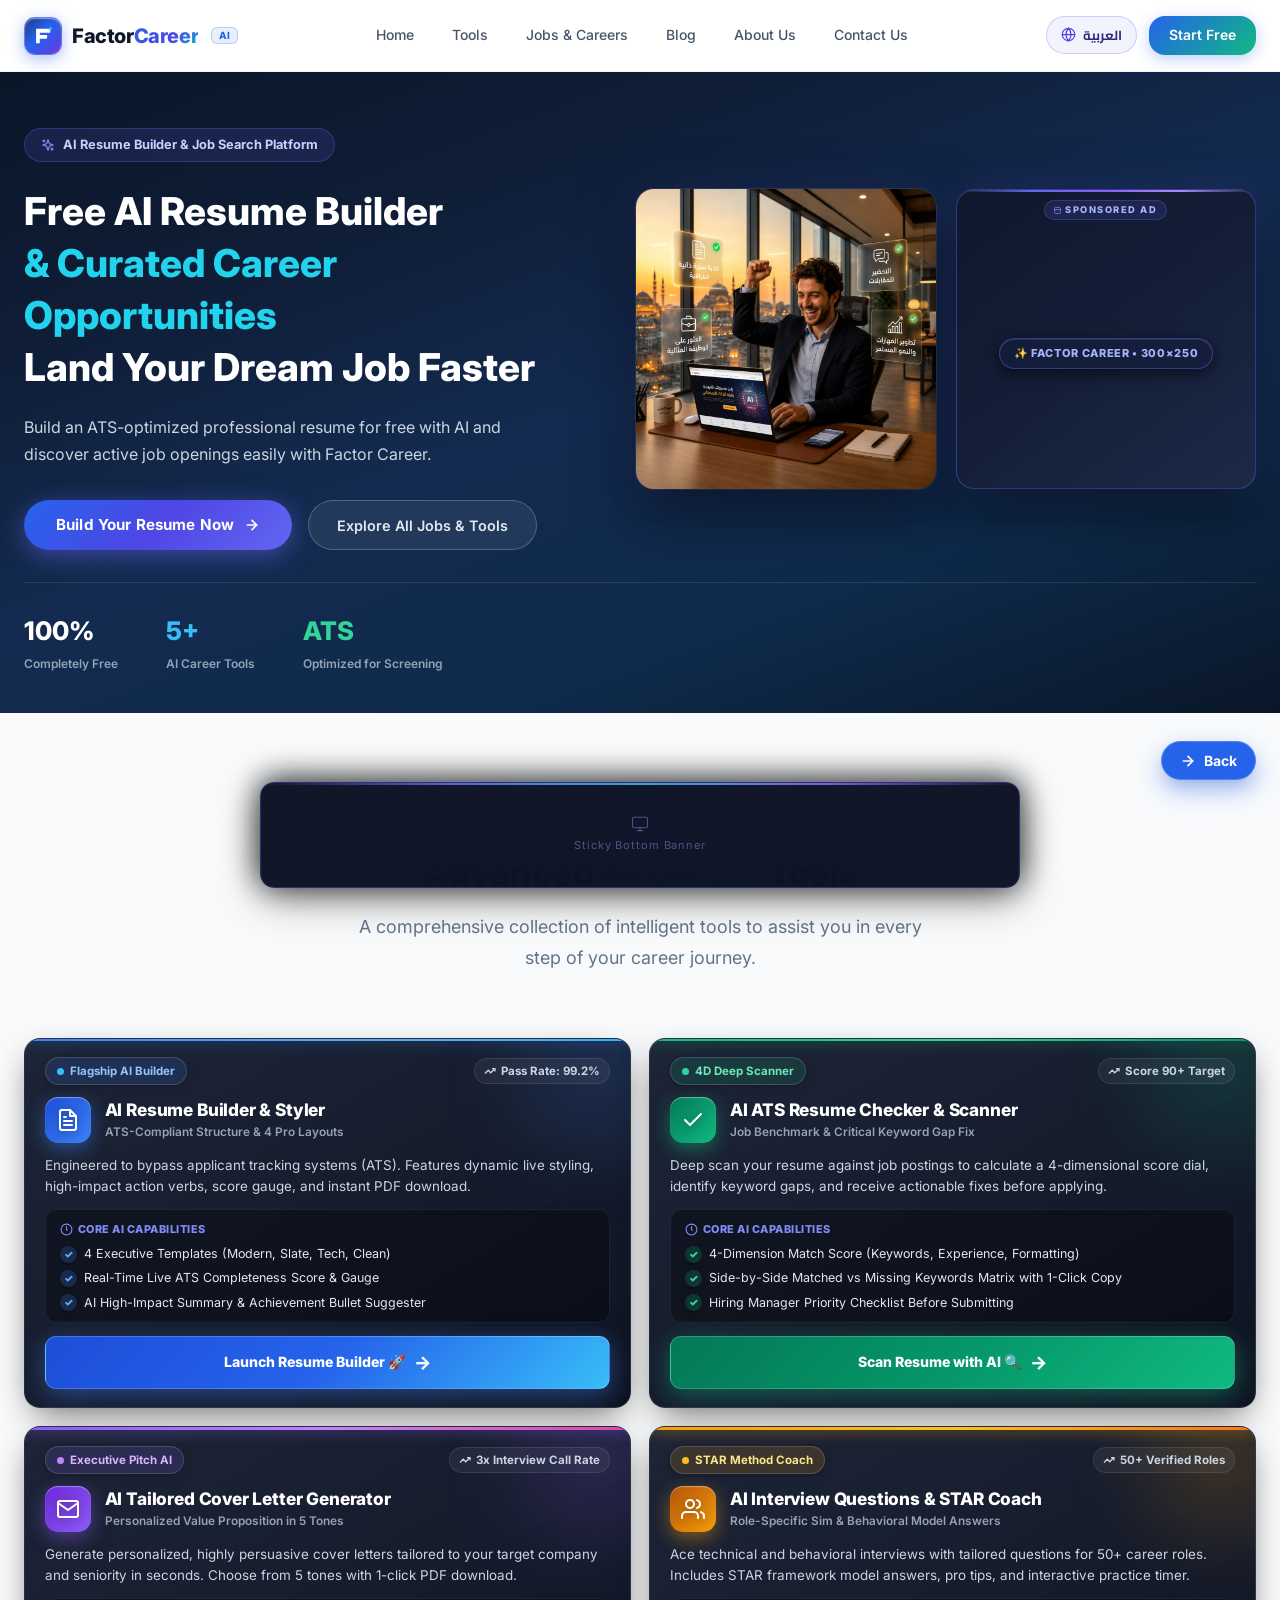
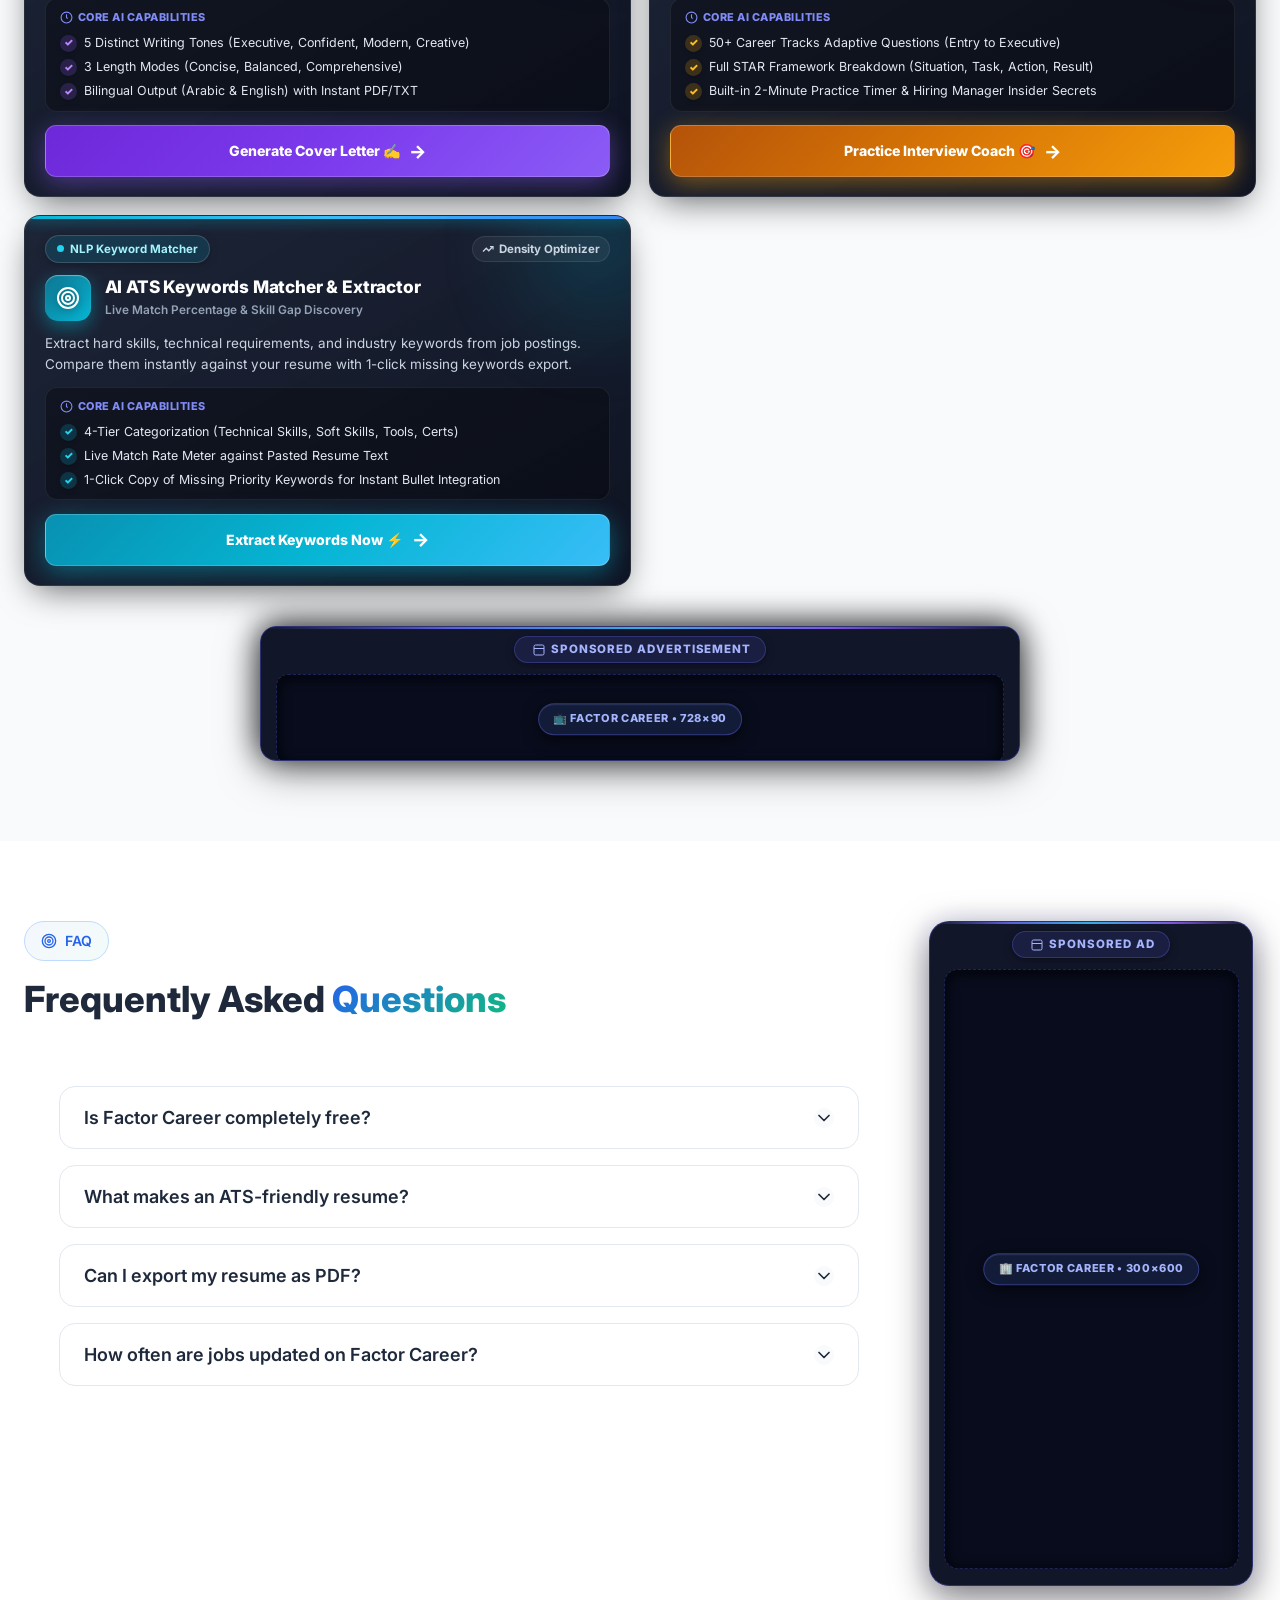
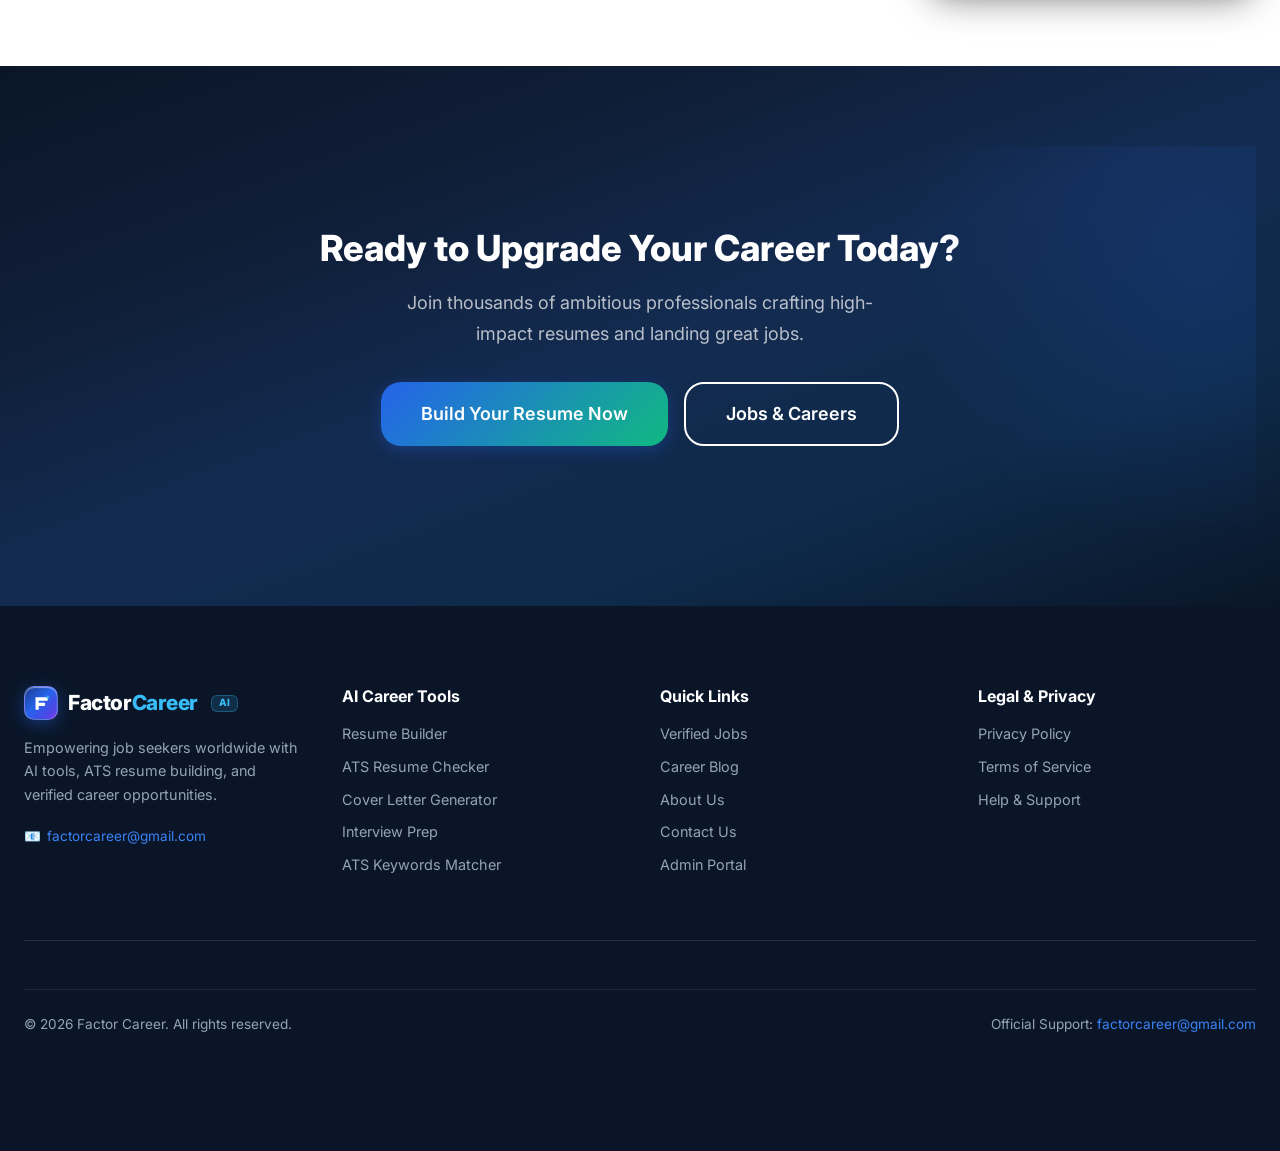
==== commit defba2b7: "fix(ads): enforce strict CSS containment and runtime anti-morphing guard across all pages" ====
--- a/index.html
+++ b/index.html
@@ -58,11 +58,11 @@
   <link href="https://fonts.googleapis.com/css2?family=Cairo:wght@300;400;500;600;700;800&family=Inter:wght@400;500;600;700;800&display=swap" rel="stylesheet">
 
   <!-- Stylesheets -->
-  <link rel="stylesheet" href="/css/variables.css?v=20260915_v12">
-  <link rel="stylesheet" href="/css/base.css?v=20260915_v12">
-  <link rel="stylesheet" href="/css/components.css?v=20260915_v12">
-  <link rel="stylesheet" href="/css/layout.css?v=20260915_v12">
-  <link rel="stylesheet" href="/css/pages.css?v=20260915_v12">
+  <link rel="stylesheet" href="/css/variables.css?v=20260917_v1">
+  <link rel="stylesheet" href="/css/base.css?v=20260917_v1">
+  <link rel="stylesheet" href="/css/components.css?v=20260917_v1">
+  <link rel="stylesheet" href="/css/layout.css?v=20260917_v1">
+  <link rel="stylesheet" href="/css/pages.css?v=20260917_v1">
 
   <!-- Sticky Bottom Ad - Critical Inline CSS (guaranteed display regardless of cached CSS) -->
   <style id="sticky-ad-critical">
@@ -85,8 +85,11 @@
       -webkit-backdrop-filter: blur(20px) !important;
       padding: 8px 12px !important;
       box-sizing: border-box !important;
-      min-height: 100px !important;
-      overflow: visible !important;
+      height: 106px !important;
+      min-height: 106px !important;
+      max-height: 106px !important;
+      overflow: hidden !important;
+      contain: layout paint !important;
       transition: min-height 0.3s ease !important;
     }
     #stickyBottomAd::before {
@@ -133,20 +136,28 @@
       justify-content: center !important;
       width: 100% !important;
       max-width: 728px !important;
+      height: 90px !important;
       min-height: 90px !important;
-      overflow: visible !important;
+      max-height: 90px !important;
+      overflow: hidden !important;
+      contain: size layout paint !important;
       transition: all 0.3s ease !important;
     }
     #stickyBottomAd .sticky-bottom-ad__slot ins.adsbygoogle {
       display: inline-block !important;
       width: 728px !important;
       height: 90px !important;
+      min-height: 90px !important;
+      max-height: 90px !important;
       max-width: 100% !important;
+      overflow: hidden !important;
+      contain: size layout paint !important;
     }
     /* Collapsed state - wrapper completely invisible, only toggle button shows */
     #stickyBottomAd.collapsed {
       min-height: 0 !important;
       height: 0 !important;
+      max-height: 0 !important;
       padding: 0 !important;
       background: transparent !important;
       border: none !important;
@@ -161,18 +172,25 @@
       display: none !important;
       height: 0 !important;
       min-height: 0 !important;
+      max-height: 0 !important;
     }
     @media (max-width: 768px) {
       #stickyBottomAd {
+        height: 64px !important;
         min-height: 64px !important;
+        max-height: 64px !important;
         padding: 5px 8px !important;
       }
       #stickyBottomAd .sticky-bottom-ad__slot {
+        height: 50px !important;
         min-height: 50px !important;
+        max-height: 50px !important;
       }
       #stickyBottomAd .sticky-bottom-ad__slot ins.adsbygoogle {
         width: 320px !important;
         height: 50px !important;
+        min-height: 50px !important;
+        max-height: 50px !important;
       }
     }
     .footer {
@@ -252,7 +270,7 @@
   <script src="/js/pages/terms.js?v=20260915_v5"></script>
   <script src="/js/pages/admin-login.js?v=20260915_v5"></script>
   <script src="/js/pages/admin-dashboard.js?v=20260915_v5"></script>
-  <script src="/js/app.js?v=20260915_v5"></script>
+  <script src="/js/app.js?v=20260917_v1"></script>
 
 
   <!-- Failsafe Recovery Script against White Screen -->
--- a/css/components.css
+++ b/css/components.css
@@ -944,14 +944,14 @@
   background: rgba(10, 15, 35, 0.97) !important;
   border: 1px solid rgba(99, 102, 241, 0.35) !important;
   border-radius: 16px !important;
-  padding: 0.75rem 1rem 1rem !important;
+  padding: 0.55rem 0.85rem 0.65rem !important;
   box-shadow: 0 -4px 30px rgba(0, 0, 0, 0.7), 0 8px 40px rgba(0, 0, 0, 0.5) !important;
   backdrop-filter: blur(20px) !important;
   -webkit-backdrop-filter: blur(20px) !important;
-  overflow: visible;
+  overflow: hidden !important;
   width: 100%;
   max-width: 100%;
-  box-sizing: border-box;
+  box-sizing: border-box !important;
 }
 
 /* Glowing top laser accent line */
@@ -1054,11 +1054,16 @@
 
 /* Rectangle 300x250 frame */
 .ad-frame-rectangle {
-  width: 320px !important;
+  width: 330px !important;
   max-width: 100% !important;
+  height: 315px !important;
+  min-height: 315px !important;
+  max-height: 315px !important;
   margin: 2.5rem auto !important;
+  padding: 0.55rem 0.85rem 0.65rem !important;
   box-sizing: border-box !important;
   overflow: hidden !important;
+  contain: layout paint !important;
 }
 .ad-frame-rectangle .ad-frame-inner {
   width: 300px !important;
@@ -1067,6 +1072,7 @@
   min-height: 250px !important;
   max-height: 250px !important;
   overflow: hidden !important;
+  contain: size layout paint !important;
 }
 .ad-frame-rectangle .ad-frame-inner ins.adsbygoogle {
   display: inline-block !important;
@@ -1075,6 +1081,11 @@
   min-height: 250px !important;
   max-height: 250px !important;
   overflow: hidden !important;
+  contain: size layout paint !important;
+}
+.ad-frame-rectangle .ad-frame-inner iframe {
+  max-height: 250px !important;
+  max-width: 300px !important;
 }
 
 /* Leaderboard 728x90 frame (below header) */
@@ -1086,12 +1097,17 @@
   box-sizing: border-box !important;
 }
 .ad-frame-leaderboard {
+  width: 100% !important;
   max-width: 760px !important;
+  height: 135px !important;
+  min-height: 135px !important;
+  max-height: 135px !important;
   margin: 0 auto !important;
-  border-radius: 14px !important;
-  padding: 0.6rem 0.85rem 0.85rem !important;
+  border-radius: 16px !important;
+  padding: 0.55rem 0.85rem 0.65rem !important;
   overflow: hidden !important;
   box-sizing: border-box !important;
+  contain: size layout paint !important;
 }
 .ad-frame-leaderboard .ad-frame-inner {
   width: 100% !important;
@@ -1100,6 +1116,8 @@
   min-height: 90px !important;
   max-height: 90px !important;
   overflow: hidden !important;
+  box-sizing: border-box !important;
+  contain: size layout paint !important;
 }
 .ad-frame-leaderboard .ad-frame-inner ins.adsbygoogle {
   display: inline-block !important;
@@ -1109,6 +1127,12 @@
   min-height: 90px !important;
   max-height: 90px !important;
   overflow: hidden !important;
+  contain: size layout paint !important;
+}
+.ad-frame-leaderboard .ad-frame-inner iframe,
+.ad-frame-leaderboard .ad-frame-inner div {
+  max-height: 90px !important;
+  max-width: 728px !important;
 }
 
 /* Footer ad frame */
@@ -1214,22 +1238,26 @@
    Vertical Half-Page Skyscraper (300x600)
    ============================================ */
 .ad-frame-skyscraper {
-  width: 324px;
-  max-width: 100%;
-  margin: 0 auto;
-  position: relative;
-  display: flex;
-  flex-direction: column;
-  align-items: center;
+  width: 324px !important;
+  max-width: 100% !important;
+  height: 665px !important;
+  min-height: 665px !important;
+  max-height: 665px !important;
+  margin: 0 auto !important;
+  position: relative !important;
+  display: flex !important;
+  flex-direction: column !important;
+  align-items: center !important;
   background: rgba(10, 15, 35, 0.97) !important;
   border: 1px solid rgba(99, 102, 241, 0.35) !important;
   border-radius: 20px !important;
-  padding: 0.85rem 1rem 1rem !important;
+  padding: 0.55rem 0.85rem 0.65rem !important;
   box-shadow: 0 12px 36px rgba(0, 0, 0, 0.5), 0 0 25px rgba(99, 102, 241, 0.15) !important;
   backdrop-filter: blur(20px) !important;
   -webkit-backdrop-filter: blur(20px) !important;
-  overflow: hidden;
-  box-sizing: border-box;
+  overflow: hidden !important;
+  box-sizing: border-box !important;
+  contain: layout paint !important;
 }
 
 .ad-frame-skyscraper::before {
@@ -1251,12 +1279,14 @@
   width: 300px !important;
   min-height: 600px !important;
   height: 600px !important;
+  max-height: 600px !important;
   max-width: 100% !important;
   background: rgba(6, 10, 24, 0.75) !important;
   border-radius: 14px !important;
   border: 1px dashed rgba(99, 102, 241, 0.28) !important;
   box-shadow: inset 0 2px 14px rgba(0, 0, 0, 0.7) !important;
   overflow: hidden !important;
+  contain: size layout paint !important;
 }
 
 .ad-frame-skyscraper .ad-frame-inner::before {
@@ -1288,13 +1318,22 @@
 }
 
 .ad-frame-skyscraper ins.adsbygoogle {
-  position: relative;
-  z-index: 2;
+  position: relative !important;
+  z-index: 2 !important;
   display: inline-block !important;
   width: 300px !important;
   height: 600px !important;
+  max-height: 600px !important;
+  min-height: 600px !important;
   max-width: 100% !important;
   border: none !important;
+  overflow: hidden !important;
+  contain: size layout paint !important;
+}
+
+.ad-frame-skyscraper .ad-frame-inner iframe {
+  max-height: 600px !important;
+  max-width: 300px !important;
 }
 
 /* ============================================
--- a/css/pages.css
+++ b/css/pages.css
@@ -15,14 +15,30 @@
   opacity: 0 !important;
   pointer-events: none !important;
 }
-/* Reserve min height for ad containers so page doesn't jump */
+/* Strict Dimension Locking for Ad Containers (Zero-CLS & Anti-Morphing) */
 .ad-frame-wrapper {
-  min-height: 100px;
-  contain: layout style;
-}
-.ad-frame-leaderboard { min-height: 100px; }
-.ad-frame-skyscraper  { min-height: 300px; }
-.ad-frame-banner      { min-height: 100px; }
+  box-sizing: border-box !important;
+  overflow: hidden !important;
+}
+.ad-frame-leaderboard,
+.ad-frame-banner {
+  height: 135px !important;
+  min-height: 135px !important;
+  max-height: 135px !important;
+  contain: size layout paint !important;
+}
+.ad-frame-rectangle {
+  height: 315px !important;
+  min-height: 315px !important;
+  max-height: 315px !important;
+  contain: layout paint !important;
+}
+.ad-frame-skyscraper {
+  height: 665px !important;
+  min-height: 665px !important;
+  max-height: 665px !important;
+  contain: layout paint !important;
+}
 
 /* Strictly lock Hero Square Ad dimensions — prevents any resize or rectangle morphing */
 .hero-square-ad-wrapper {
@@ -3133,10 +3149,14 @@
 .ad-frame-banner {
   width: 100% !important;
   max-width: 760px !important;
+  height: 135px !important;
+  min-height: 135px !important;
+  max-height: 135px !important;
   margin: 0 auto !important;
   border-radius: 16px !important;
+  padding: 0.55rem 0.85rem 0.65rem !important;
   box-sizing: border-box !important;
-  contain: layout style paint !important;
+  contain: size layout paint !important;
   overflow: hidden !important;
 }
 
@@ -3155,6 +3175,7 @@
   align-items: center !important;
   justify-content: center !important;
   box-sizing: border-box !important;
+  contain: size layout paint !important;
 }
 
 .ad-frame-leaderboard .ad-frame-inner ins.adsbygoogle,
@@ -3168,22 +3189,50 @@
   display: inline-block !important;
   margin: 0 auto !important;
   overflow: hidden !important;
+  contain: size layout paint !important;
 }
 
 .ad-frame-leaderboard .ad-frame-inner iframe,
-.ad-frame-banner .ad-frame-inner iframe {
+.ad-frame-banner .ad-frame-inner iframe,
+.ad-frame-leaderboard .ad-frame-inner div,
+.ad-frame-banner .ad-frame-inner div {
   max-height: 90px !important;
   max-width: 728px !important;
 }
 
 @media (max-width: 768px) {
+  .ad-frame-leaderboard,
+  .ad-frame-banner {
+    width: 100% !important;
+    max-width: 100% !important;
+    height: 100px !important;
+    min-height: 100px !important;
+    max-height: 100px !important;
+    padding: 6px 8px !important;
+    contain: size layout paint !important;
+  }
   .ad-frame-leaderboard .ad-frame-inner,
-  .ad-frame-banner .ad-frame-inner,
+  .ad-frame-banner .ad-frame-inner {
+    width: 100% !important;
+    max-width: 100% !important;
+    height: 60px !important;
+    min-height: 60px !important;
+    max-height: 60px !important;
+    contain: size layout paint !important;
+  }
   .ad-frame-leaderboard .ad-frame-inner ins.adsbygoogle,
   .ad-frame-banner .ad-frame-inner ins.adsbygoogle {
-    height: 70px !important;
-    min-height: 70px !important;
-    max-height: 70px !important;
+    width: 100% !important;
+    max-width: 100% !important;
+    height: 60px !important;
+    min-height: 60px !important;
+    max-height: 60px !important;
+    contain: size layout paint !important;
+  }
+  .ad-frame-leaderboard .ad-frame-inner iframe,
+  .ad-frame-banner .ad-frame-inner iframe {
+    max-height: 60px !important;
+    height: 60px !important;
   }
 }
 
@@ -3948,28 +3997,34 @@
     height: 22px !important;
     font-size: 11px !important;
   }
-  /* Mobile Leaderboard In-Page Ad - Full Visibility */
+  /* Mobile Leaderboard In-Page Ad - Strictly Locked (Anti-Morphing & Anti-CLS) */
   .ad-frame-leaderboard {
     width: 100% !important;
     max-width: 100% !important;
-    padding: 6px 4px !important;
-    overflow: visible !important;
+    height: 100px !important;
+    min-height: 100px !important;
+    max-height: 100px !important;
+    padding: 6px 8px !important;
+    overflow: hidden !important;
+    contain: size layout paint !important;
   }
   .ad-frame-leaderboard .ad-frame-inner {
     width: 100% !important;
     max-width: 100% !important;
-    height: auto !important;
-    min-height: 50px !important;
-    max-height: none !important;
-    overflow: visible !important;
+    height: 60px !important;
+    min-height: 60px !important;
+    max-height: 60px !important;
+    overflow: hidden !important;
+    contain: size layout paint !important;
   }
   .ad-frame-leaderboard .ad-frame-inner ins.adsbygoogle {
     width: 100% !important;
     max-width: 100% !important;
-    height: auto !important;
-    min-height: 50px !important;
-    max-height: none !important;
-    overflow: visible !important;
+    height: 60px !important;
+    min-height: 60px !important;
+    max-height: 60px !important;
+    overflow: hidden !important;
+    contain: size layout paint !important;
   }
   .floating-back-btn {
     bottom: 78px !important;
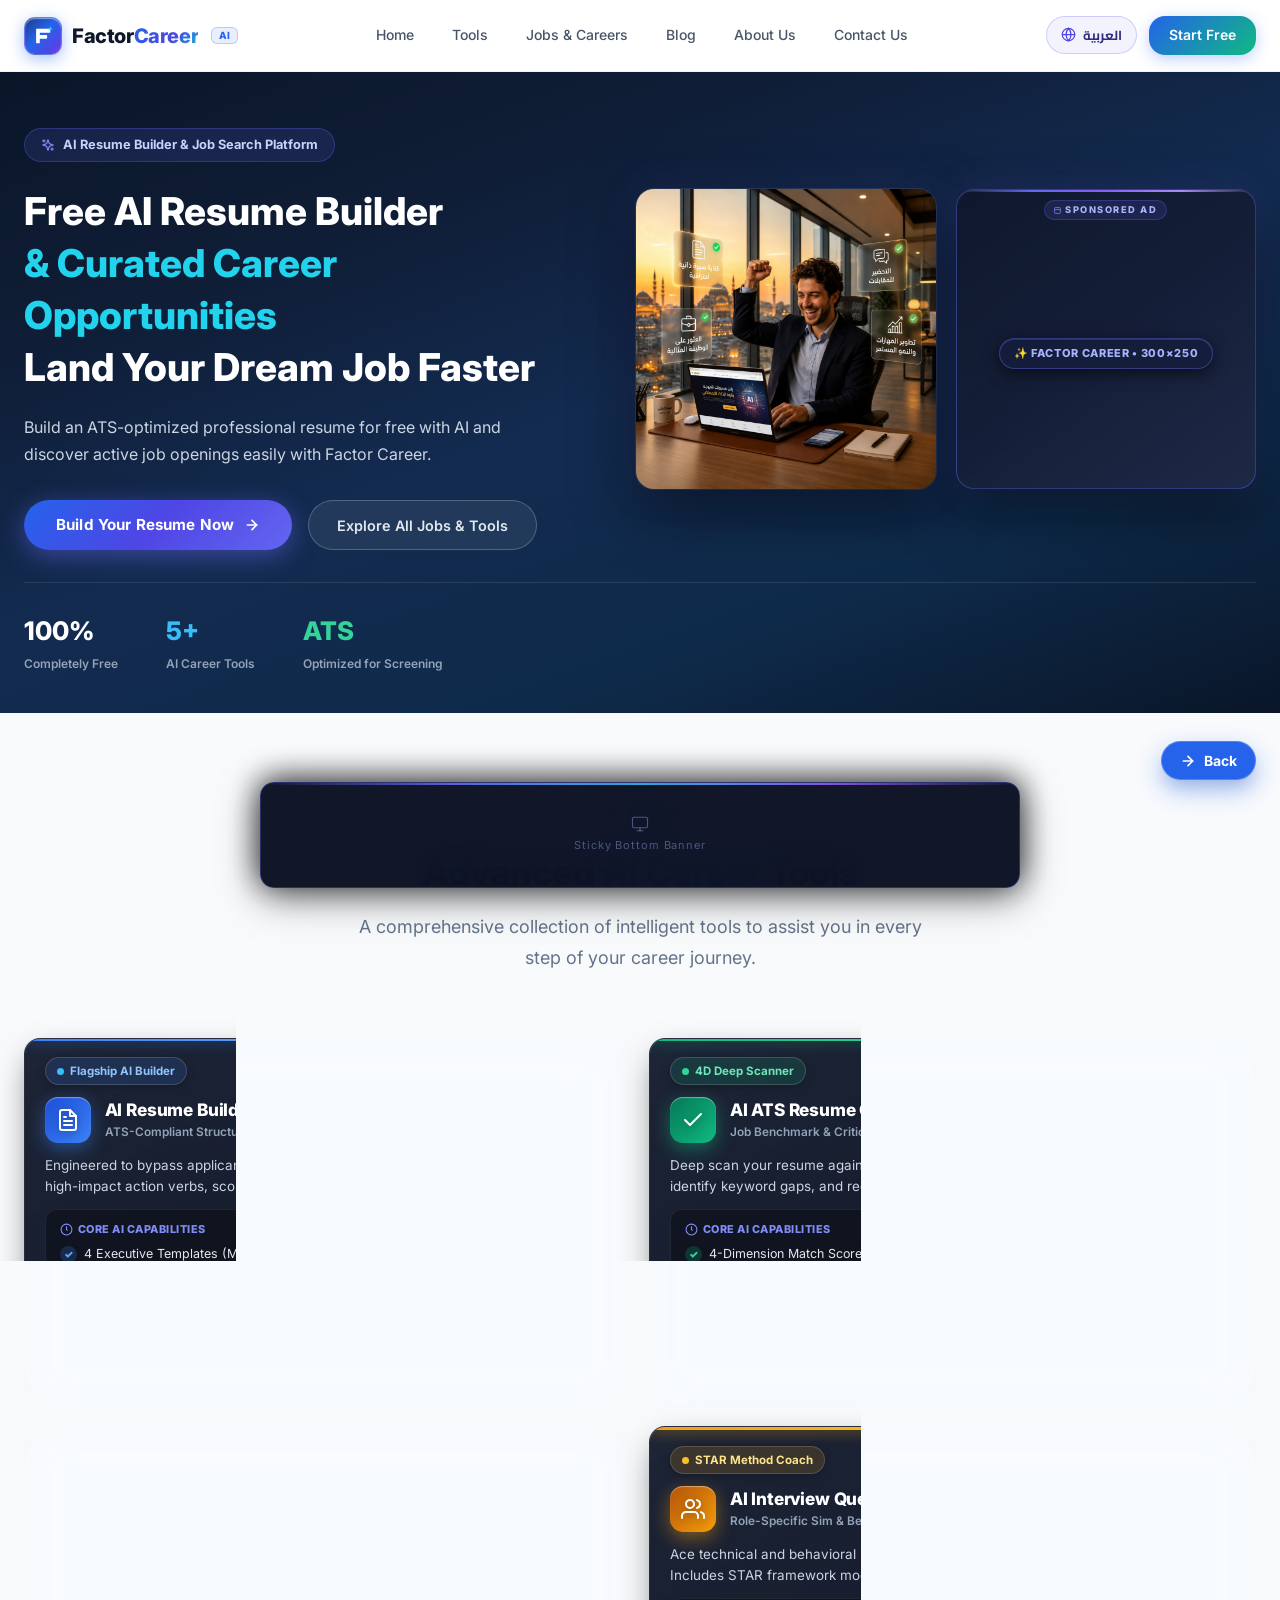
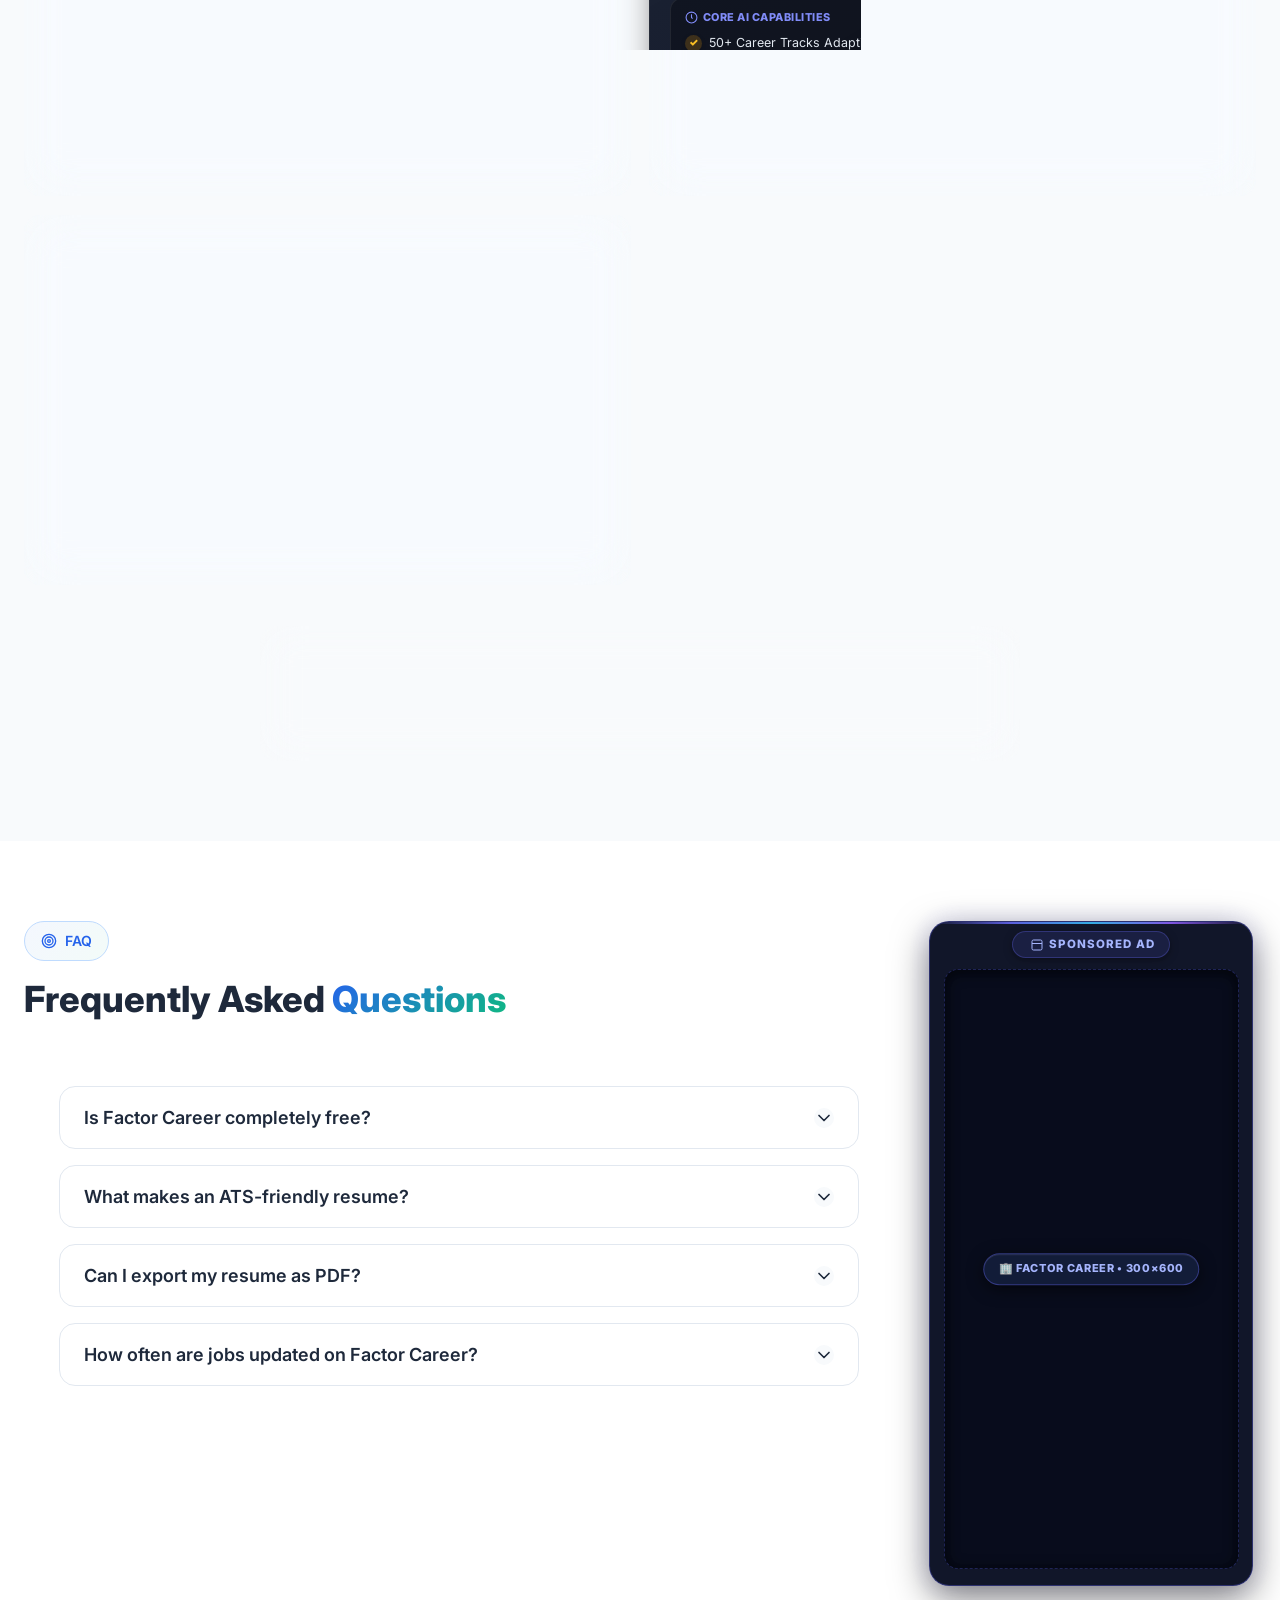
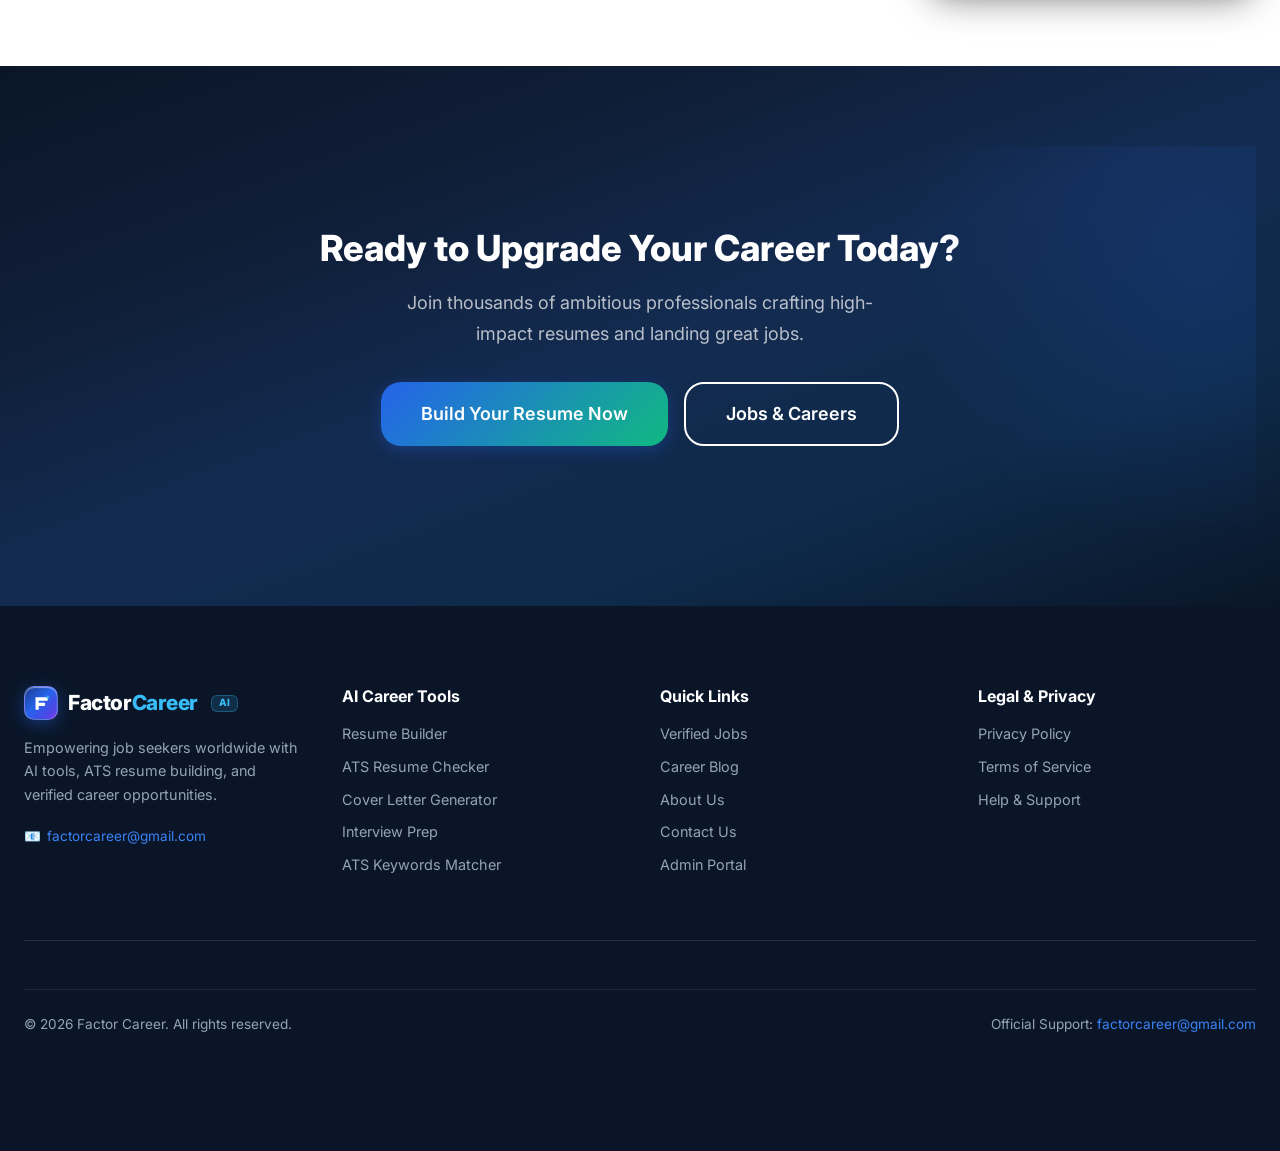
==== commit fbe518e9: "feat(jobs): integrate Remotive API with 1h caching, fallback, and direct Apply Now buttons" ====
--- a/index.html
+++ b/index.html
@@ -261,7 +261,7 @@
   <script src="/js/pages/cover-letter-generator.js?v=20260915_v6"></script>
   <script src="/js/pages/interview-questions.js?v=20260915_v6"></script>
   <script src="/js/pages/ats-keywords.js?v=20260915_v6"></script>
-  <script src="/js/pages/jobs.js?v=20260915_v10"></script>
+  <script src="/js/pages/jobs.js?v=20260917_v1"></script>
   <script src="/js/pages/blog.js?v=20260915_v5"></script>
   <script src="/js/pages/article.js?v=20260915_v5"></script>
   <script src="/js/pages/contact.js?v=20260915_v5"></script>
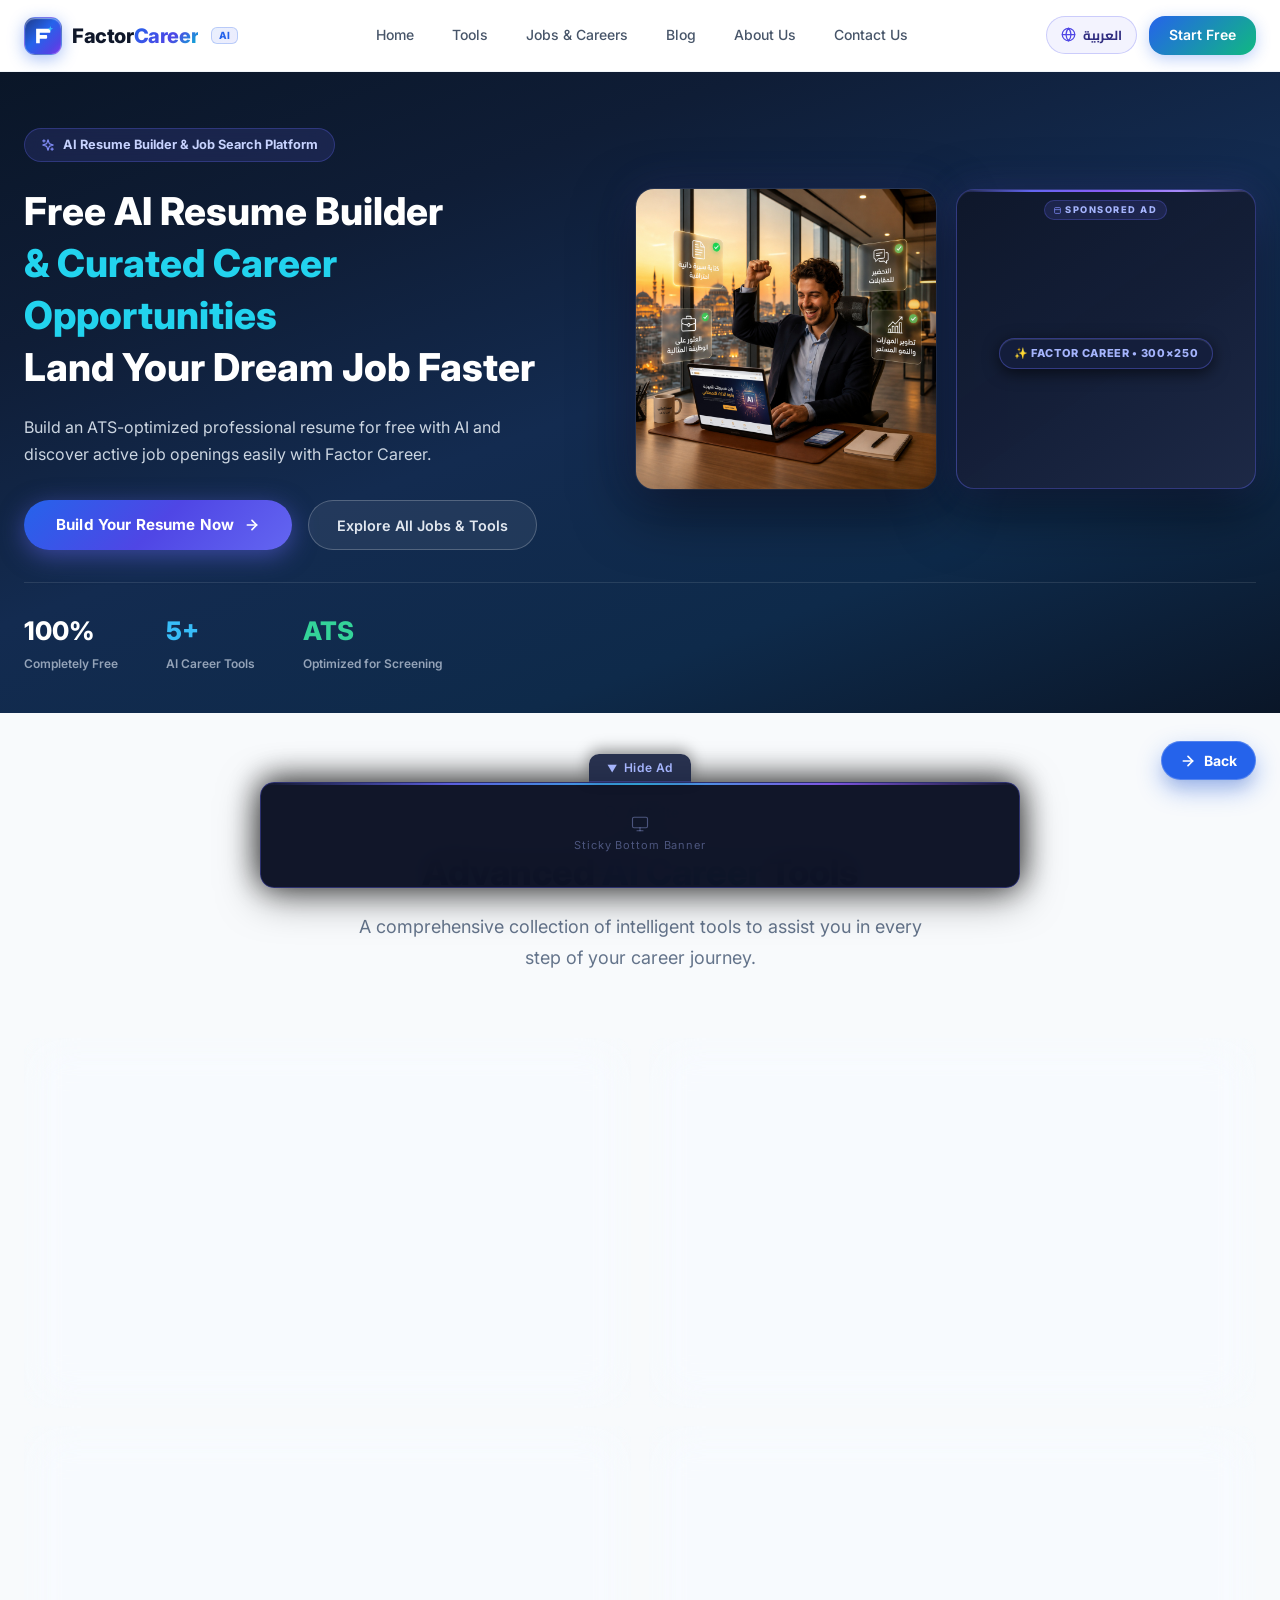
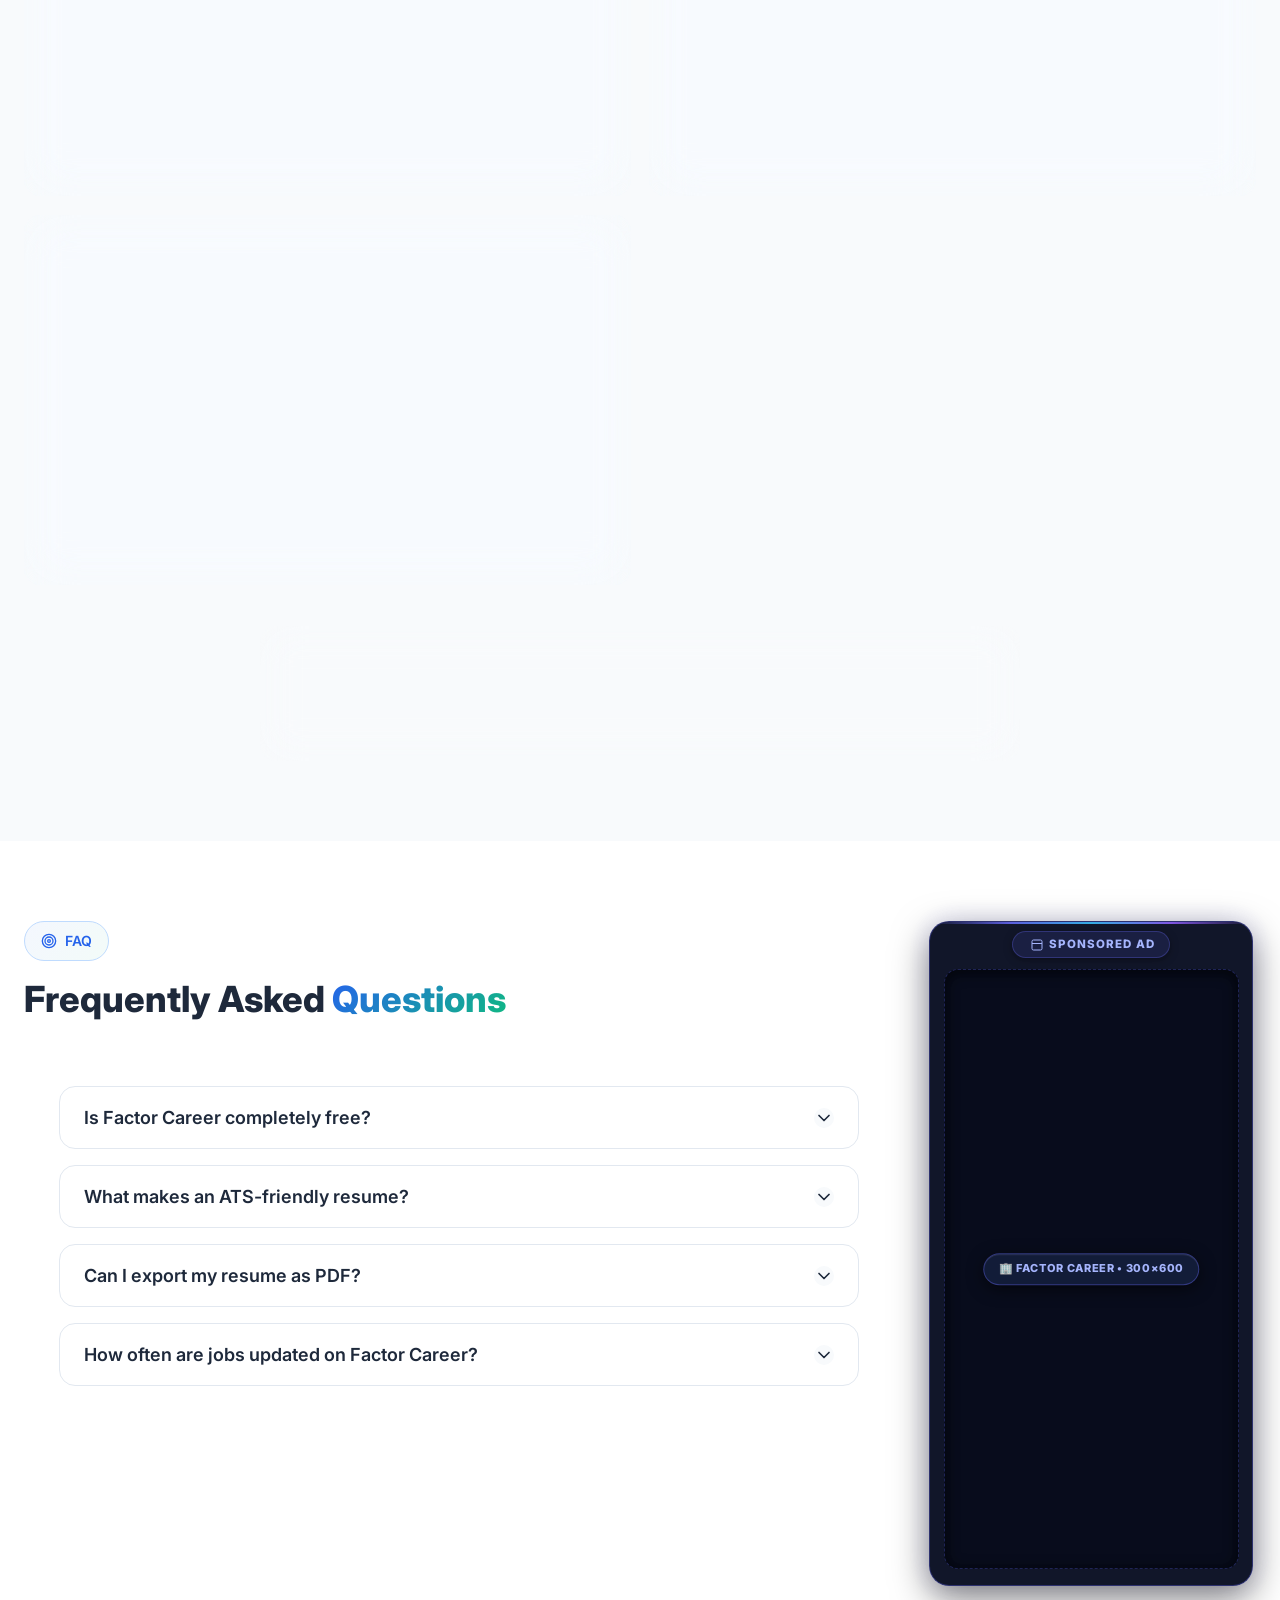
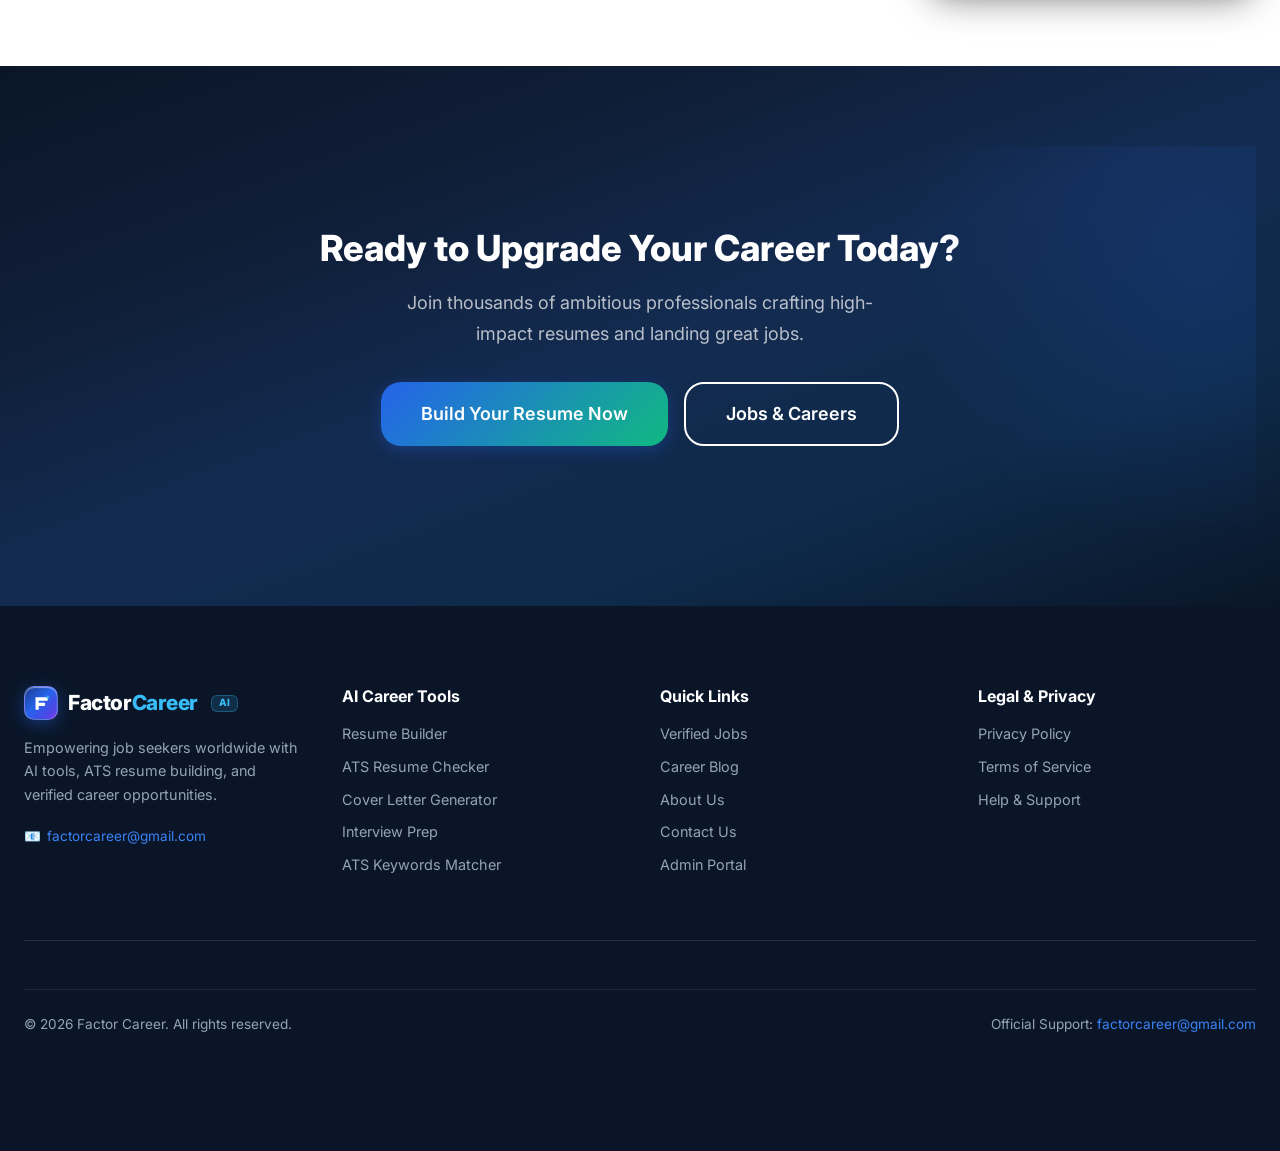
==== commit e489be74: "fix: show Hide Ad button - move toggle outside overflow:hidden" ====
--- a/index.html
+++ b/index.html
@@ -66,7 +66,8 @@
 
   <!-- Sticky Bottom Ad - Critical Inline CSS (guaranteed display regardless of cached CSS) -->
   <style id="sticky-ad-critical">
-    #stickyBottomAd {
+    /* === Outer wrapper: fixed position, holds both button + ad === */
+    #stickyBottomOuter {
       position: fixed !important;
       bottom: 12px !important;
       left: 50% !important;
@@ -74,6 +75,37 @@
       width: 760px !important;
       max-width: calc(100% - 24px) !important;
       z-index: 99990 !important;
+      display: flex !important;
+      flex-direction: column !important;
+      align-items: center !important;
+    }
+    /* Toggle button sits above the ad bar */
+    #stickyAdToggle {
+      display: flex !important;
+      align-items: center !important;
+      gap: 6px !important;
+      background: rgba(30, 40, 70, 0.95) !important;
+      border: none !important;
+      border-bottom: 1px solid rgba(99, 102, 241, 0.3) !important;
+      color: #a5b4fc !important;
+      font-size: 12px !important;
+      font-weight: 600 !important;
+      cursor: pointer !important;
+      padding: 6px 18px !important;
+      border-radius: 10px 10px 0 0 !important;
+      white-space: nowrap !important;
+      letter-spacing: 0.05em !important;
+      z-index: 5 !important;
+      box-shadow: 0 -4px 15px rgba(0,0,0,0.4) !important;
+      align-self: center !important;
+    }
+    #stickyAdToggle:hover {
+      background: rgba(50, 60, 100, 0.98) !important;
+      color: #c7d2fe !important;
+    }
+    /* The ad bar itself */
+    #stickyBottomAd {
+      width: 100% !important;
       display: flex !important;
       justify-content: center !important;
       align-items: center !important;
@@ -90,7 +122,8 @@
       max-height: 106px !important;
       overflow: hidden !important;
       contain: layout paint !important;
-      transition: min-height 0.3s ease !important;
+      transition: all 0.3s ease !important;
+      position: relative !important;
     }
     #stickyBottomAd::before {
       content: "" !important;
@@ -101,33 +134,6 @@
       height: 2px !important;
       background: linear-gradient(90deg, transparent, rgba(99, 102, 241, 0.9), rgba(56, 189, 248, 0.9), rgba(139, 92, 246, 0.9), transparent) !important;
       pointer-events: none !important;
-    }
-    /* Toggle button - shown above the bar */
-    #stickyBottomAd .sticky-bottom-ad__btn {
-      position: absolute !important;
-      top: -32px !important;
-      left: 50% !important;
-      transform: translateX(-50%) !important;
-      display: flex !important;
-      align-items: center !important;
-      gap: 6px !important;
-      background: rgba(30, 40, 70, 0.95) !important;
-      border: none !important;
-      border-bottom: 1px solid rgba(99, 102, 241, 0.3) !important;
-      color: #a5b4fc !important;
-      font-size: 12px !important;
-      font-weight: 600 !important;
-      cursor: pointer !important;
-      padding: 6px 18px !important;
-      border-radius: 10px 10px 0 0 !important;
-      white-space: nowrap !important;
-      letter-spacing: 0.05em !important;
-      z-index: 5 !important;
-      box-shadow: 0 -4px 15px rgba(0,0,0,0.4) !important;
-    }
-    #stickyBottomAd .sticky-bottom-ad__btn:hover {
-      background: rgba(50, 60, 100, 0.98) !important;
-      color: #c7d2fe !important;
     }
     /* Ad slot */
     #stickyBottomAd .sticky-bottom-ad__slot {
@@ -141,7 +147,6 @@
       max-height: 90px !important;
       overflow: hidden !important;
       contain: size layout paint !important;
-      transition: all 0.3s ease !important;
     }
     #stickyBottomAd .sticky-bottom-ad__slot ins.adsbygoogle {
       display: inline-block !important;
@@ -153,10 +158,10 @@
       overflow: hidden !important;
       contain: size layout paint !important;
     }
-    /* Collapsed state - wrapper completely invisible, only toggle button shows */
-    #stickyBottomAd.collapsed {
+    /* Collapsed state */
+    #stickyBottomOuter.collapsed #stickyBottomAd {
+      height: 0 !important;
       min-height: 0 !important;
-      height: 0 !important;
       max-height: 0 !important;
       padding: 0 !important;
       background: transparent !important;
@@ -165,10 +170,10 @@
       backdrop-filter: none !important;
       -webkit-backdrop-filter: none !important;
     }
-    #stickyBottomAd.collapsed::before {
+    #stickyBottomOuter.collapsed #stickyBottomAd::before {
       display: none !important;
     }
-    #stickyBottomAd.collapsed .sticky-bottom-ad__slot {
+    #stickyBottomOuter.collapsed .sticky-bottom-ad__slot {
       display: none !important;
       height: 0 !important;
       min-height: 0 !important;
@@ -298,32 +303,35 @@
   </script>
 
   <!-- Permanent Sticky Bottom Ad Banner - Foldable with Hide/Show Toggle -->
-  <div class="sticky-bottom-ad-wrapper" id="stickyBottomAd">
-    <!-- Toggle Button: Hide / Show -->
-    <button type="button" class="sticky-bottom-ad__btn" id="stickyAdToggle"
-      onclick="window.CareerAI && window.CareerAI.toggleStickyAd ? window.CareerAI.toggleStickyAd() : (function(){var w=document.getElementById('stickyBottomAd'),a=document.getElementById('stickyAdArrow'),t=document.getElementById('stickyAdText');if(w){var c=w.classList.toggle('collapsed');if(a)a.textContent=c?'▲':'▼';if(t)t.textContent=c?'إظهار الإعلان':'طي الإعلان';}})();"
-      aria-label="Toggle Ad" style="display:flex;align-items:center;gap:6px;background:rgba(30,40,70,0.95);border:none;border-bottom:1px solid rgba(99,102,241,0.3);color:#a5b4fc;font-size:12px;font-weight:600;cursor:pointer;padding:6px 18px;border-radius:10px 10px 0 0;position:absolute;top:-32px;left:50%;transform:translateX(-50%);white-space:nowrap;letter-spacing:0.05em;z-index:5;box-shadow:0 -4px 15px rgba(0,0,0,0.4);">
+  <div id="stickyBottomOuter">
+    <!-- Toggle Button: outside the ad div so overflow:hidden never clips it -->
+    <button type="button" id="stickyAdToggle"
+      onclick="(function(){var o=document.getElementById('stickyBottomOuter'),a=document.getElementById('stickyAdArrow'),t=document.getElementById('stickyAdText');if(o){var c=o.classList.toggle('collapsed');if(a)a.textContent=c?'▲':'▼';if(t)t.textContent=c?'إظهار الإعلان':'طي الإعلان';}})();"
+      aria-label="Toggle Ad">
       <span id="stickyAdArrow" style="font-size:10px;">▼</span>
       <span id="stickyAdText">طي الإعلان</span>
     </button>
 
-    <!-- Ad Content Area -->
-    <div class="sticky-bottom-ad__slot" style="position:relative;">
-      <!-- Placeholder text shown until AdSense loads -->
-      <div style="position:absolute;inset:0;display:flex;flex-direction:column;align-items:center;justify-content:center;gap:4px;pointer-events:none;z-index:0;">
-        <svg width="18" height="18" viewBox="0 0 24 24" fill="none" stroke="rgba(165,180,252,0.4)" stroke-width="1.5" stroke-linecap="round" stroke-linejoin="round"><rect x="2" y="3" width="20" height="14" rx="2"/><line x1="8" y1="21" x2="16" y2="21"/><line x1="12" y1="17" x2="12" y2="21"/></svg>
-        <span style="font-size:11px;color:rgba(165,180,252,0.4);letter-spacing:0.08em;font-family:inherit;">Sticky Bottom Banner</span>
+    <!-- Ad Bar -->
+    <div id="stickyBottomAd">
+      <!-- Ad Content Area -->
+      <div class="sticky-bottom-ad__slot" style="position:relative;">
+        <!-- Placeholder shown until AdSense loads -->
+        <div style="position:absolute;inset:0;display:flex;flex-direction:column;align-items:center;justify-content:center;gap:4px;pointer-events:none;z-index:0;">
+          <svg width="18" height="18" viewBox="0 0 24 24" fill="none" stroke="rgba(165,180,252,0.4)" stroke-width="1.5" stroke-linecap="round" stroke-linejoin="round"><rect x="2" y="3" width="20" height="14" rx="2"/><line x1="8" y1="21" x2="16" y2="21"/><line x1="12" y1="17" x2="12" y2="21"/></svg>
+          <span style="font-size:11px;color:rgba(165,180,252,0.4);letter-spacing:0.08em;font-family:inherit;">Sticky Bottom Banner</span>
+        </div>
+        <ins class="adsbygoogle sticky-bottom-ins"
+             style="display:inline-block;width:728px;height:90px;max-width:100%;position:relative;z-index:1;"
+             data-ad-client="ca-pub-7520213352755959"
+             data-ad-slot="3316284985"
+             data-ad-format="horizontal"
+             data-full-width-responsive="false"></ins>
       </div>
-      <ins class="adsbygoogle sticky-bottom-ins"
-           style="display:inline-block;width:728px;height:90px;max-width:100%;position:relative;z-index:1;"
-           data-ad-client="ca-pub-7520213352755959"
-           data-ad-slot="3316284985"
-           data-ad-format="horizontal"
-           data-full-width-responsive="false"></ins>
+      <script>
+        try { (adsbygoogle = window.adsbygoogle || []).push({}); } catch(e) {}
+      </script>
     </div>
-    <script>
-      try { (adsbygoogle = window.adsbygoogle || []).push({}); } catch(e) {}
-    </script>
   </div>
 </body>
 </html>
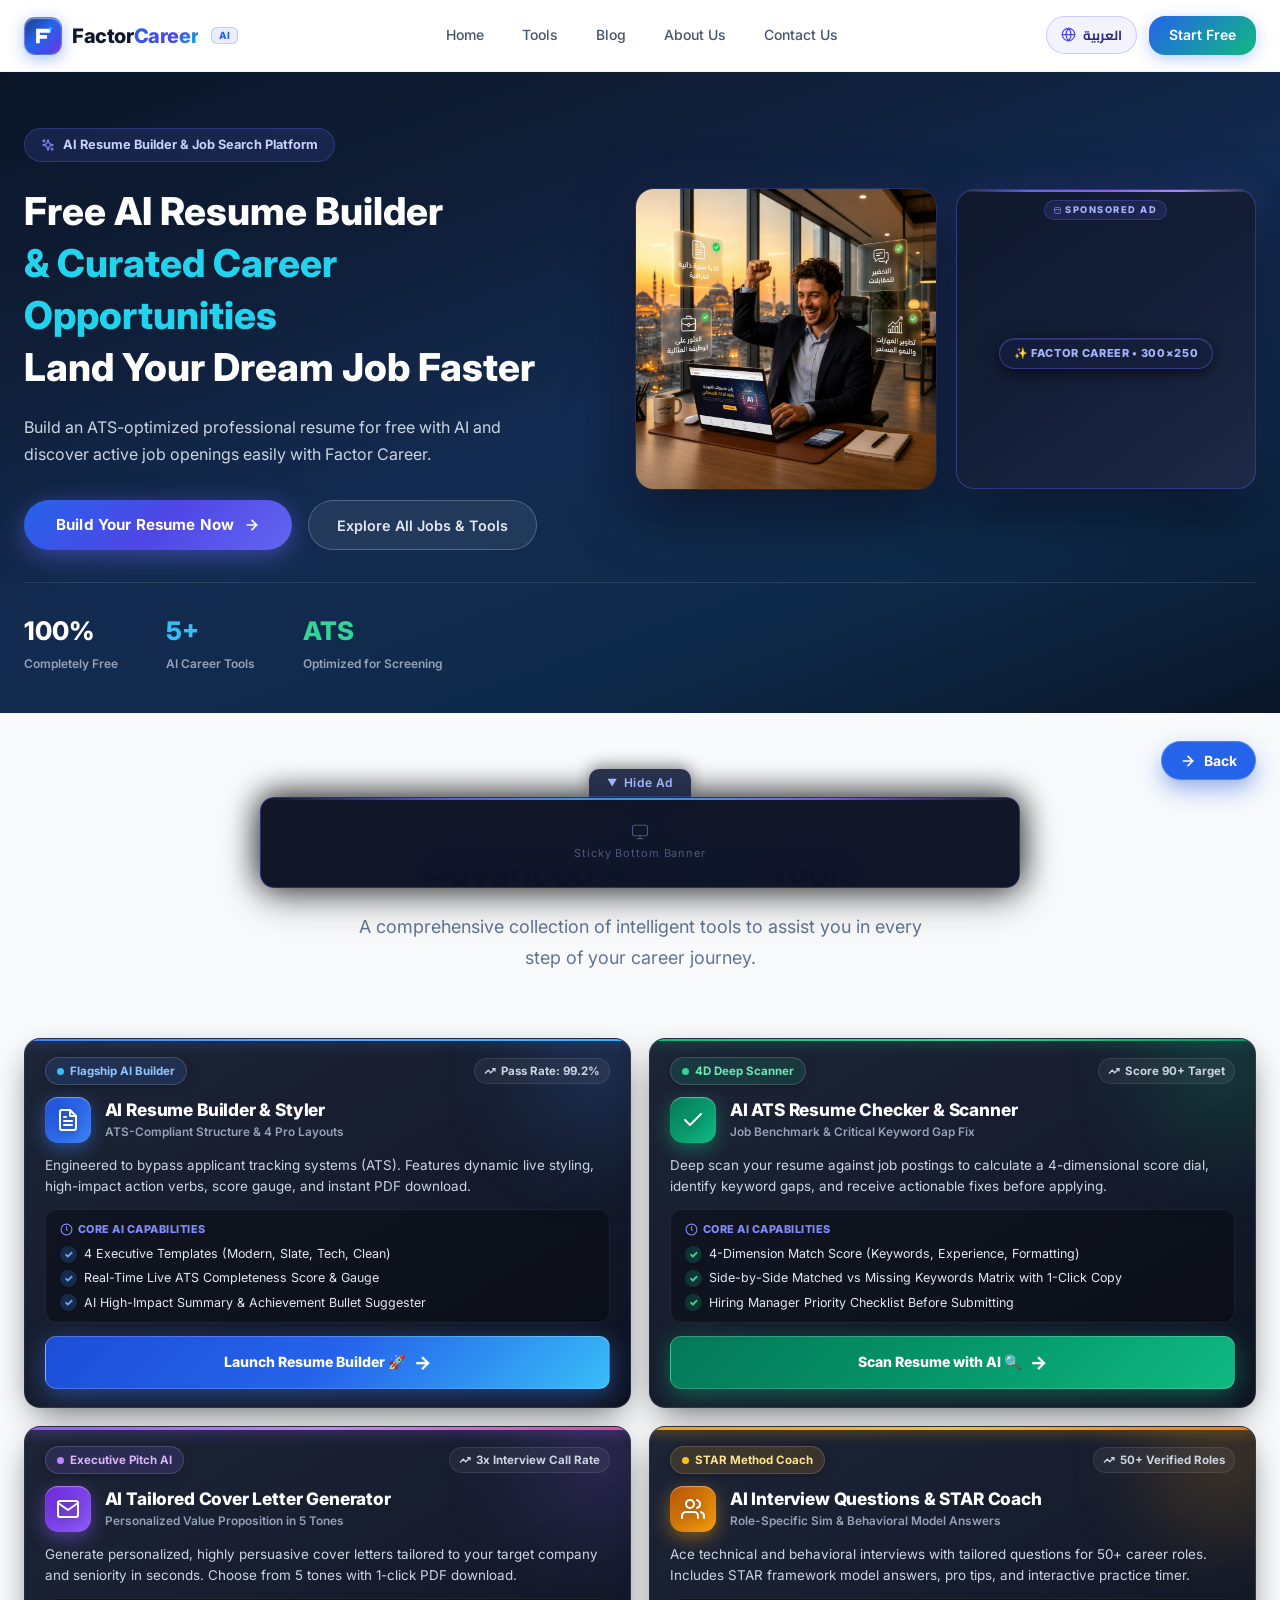
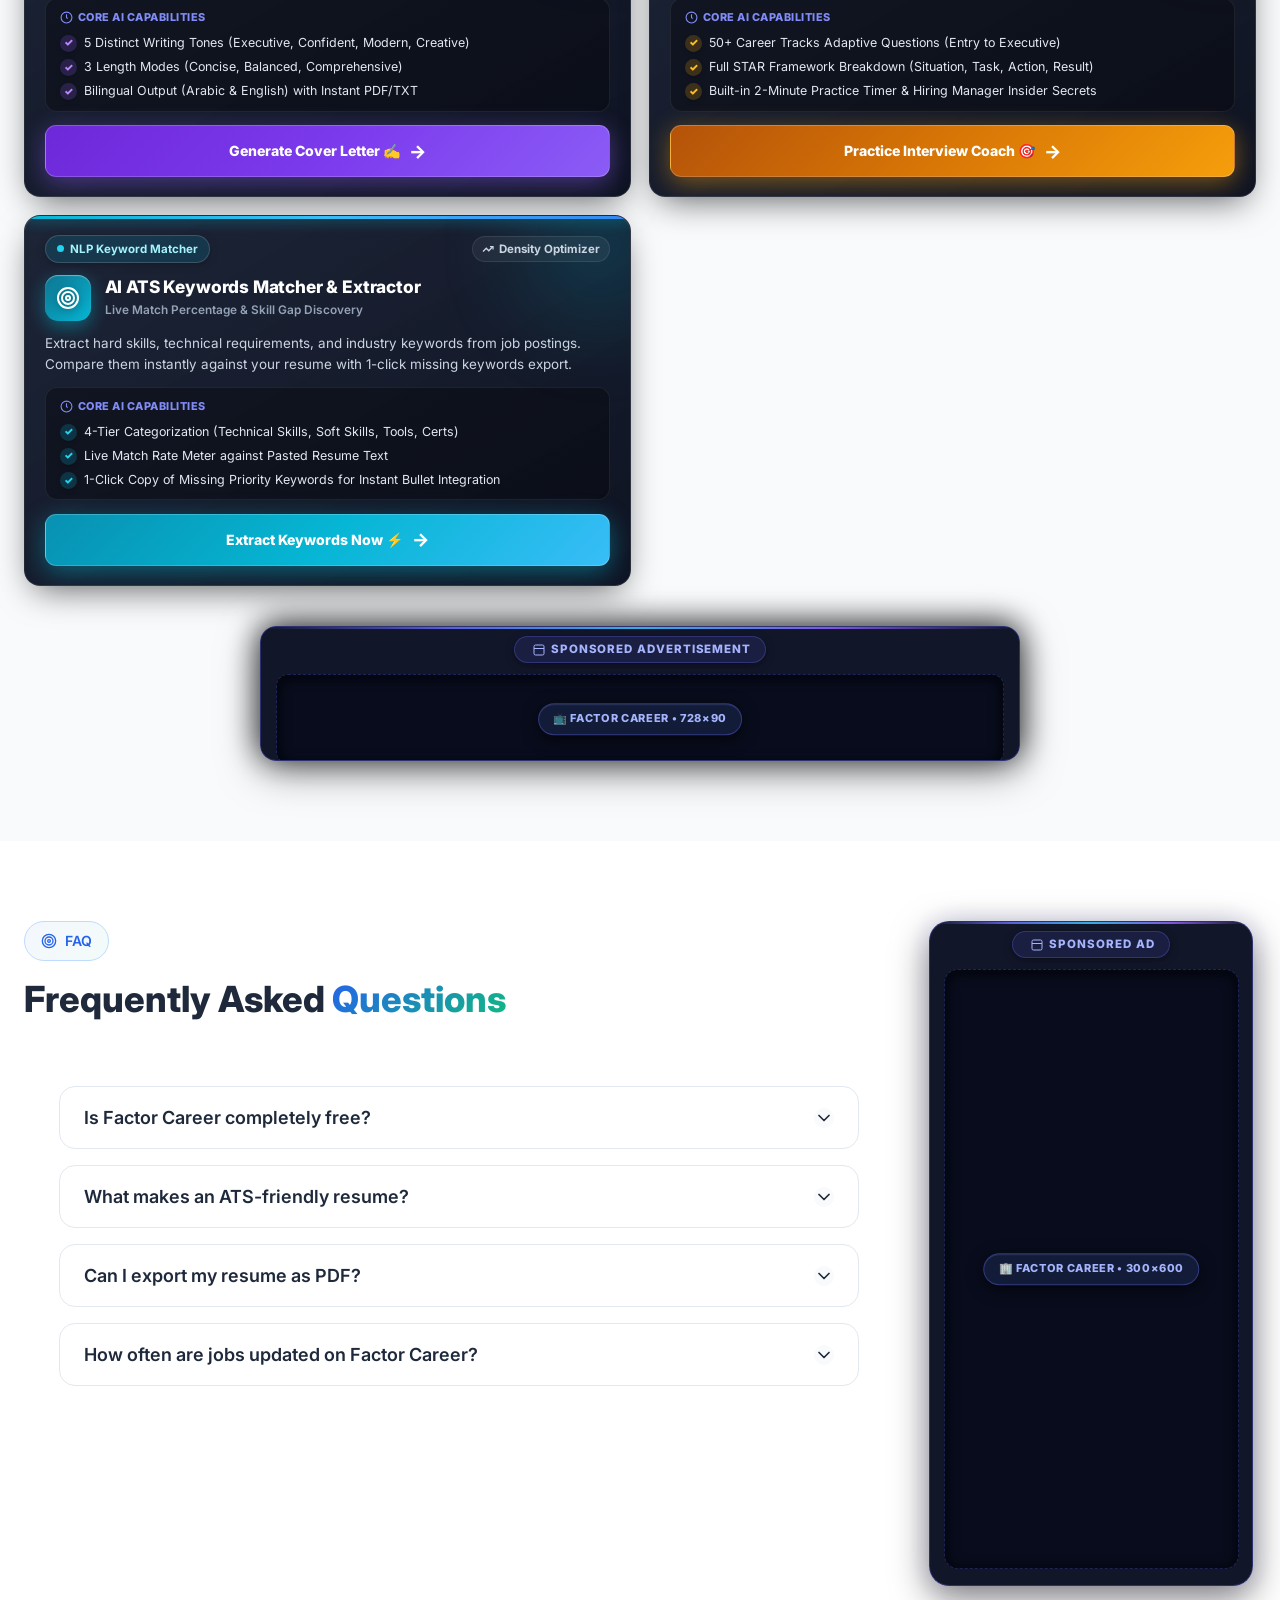
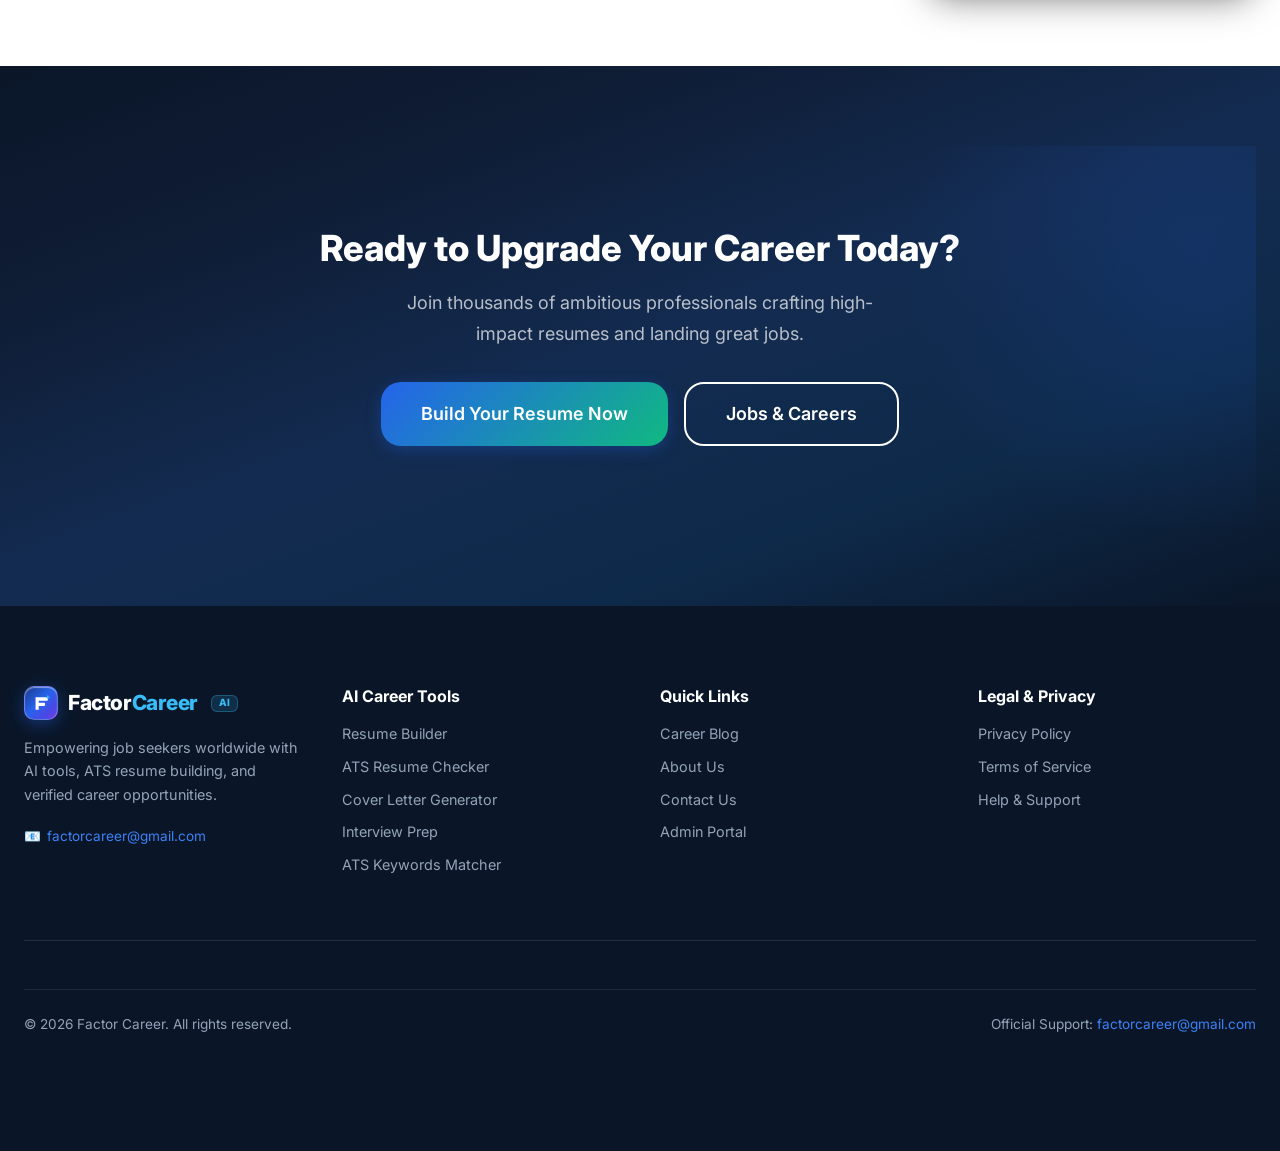
==== commit 34c79457: "remove: delete /jobs page completely - remove route, nav links, files" ====
--- a/index.html
+++ b/index.html
@@ -266,7 +266,6 @@
   <script src="/js/pages/cover-letter-generator.js?v=20260915_v6"></script>
   <script src="/js/pages/interview-questions.js?v=20260915_v6"></script>
   <script src="/js/pages/ats-keywords.js?v=20260915_v6"></script>
-  <script src="/js/pages/jobs.js?v=20260917_v1"></script>
   <script src="/js/pages/blog.js?v=20260915_v5"></script>
   <script src="/js/pages/article.js?v=20260915_v5"></script>
   <script src="/js/pages/contact.js?v=20260915_v5"></script>
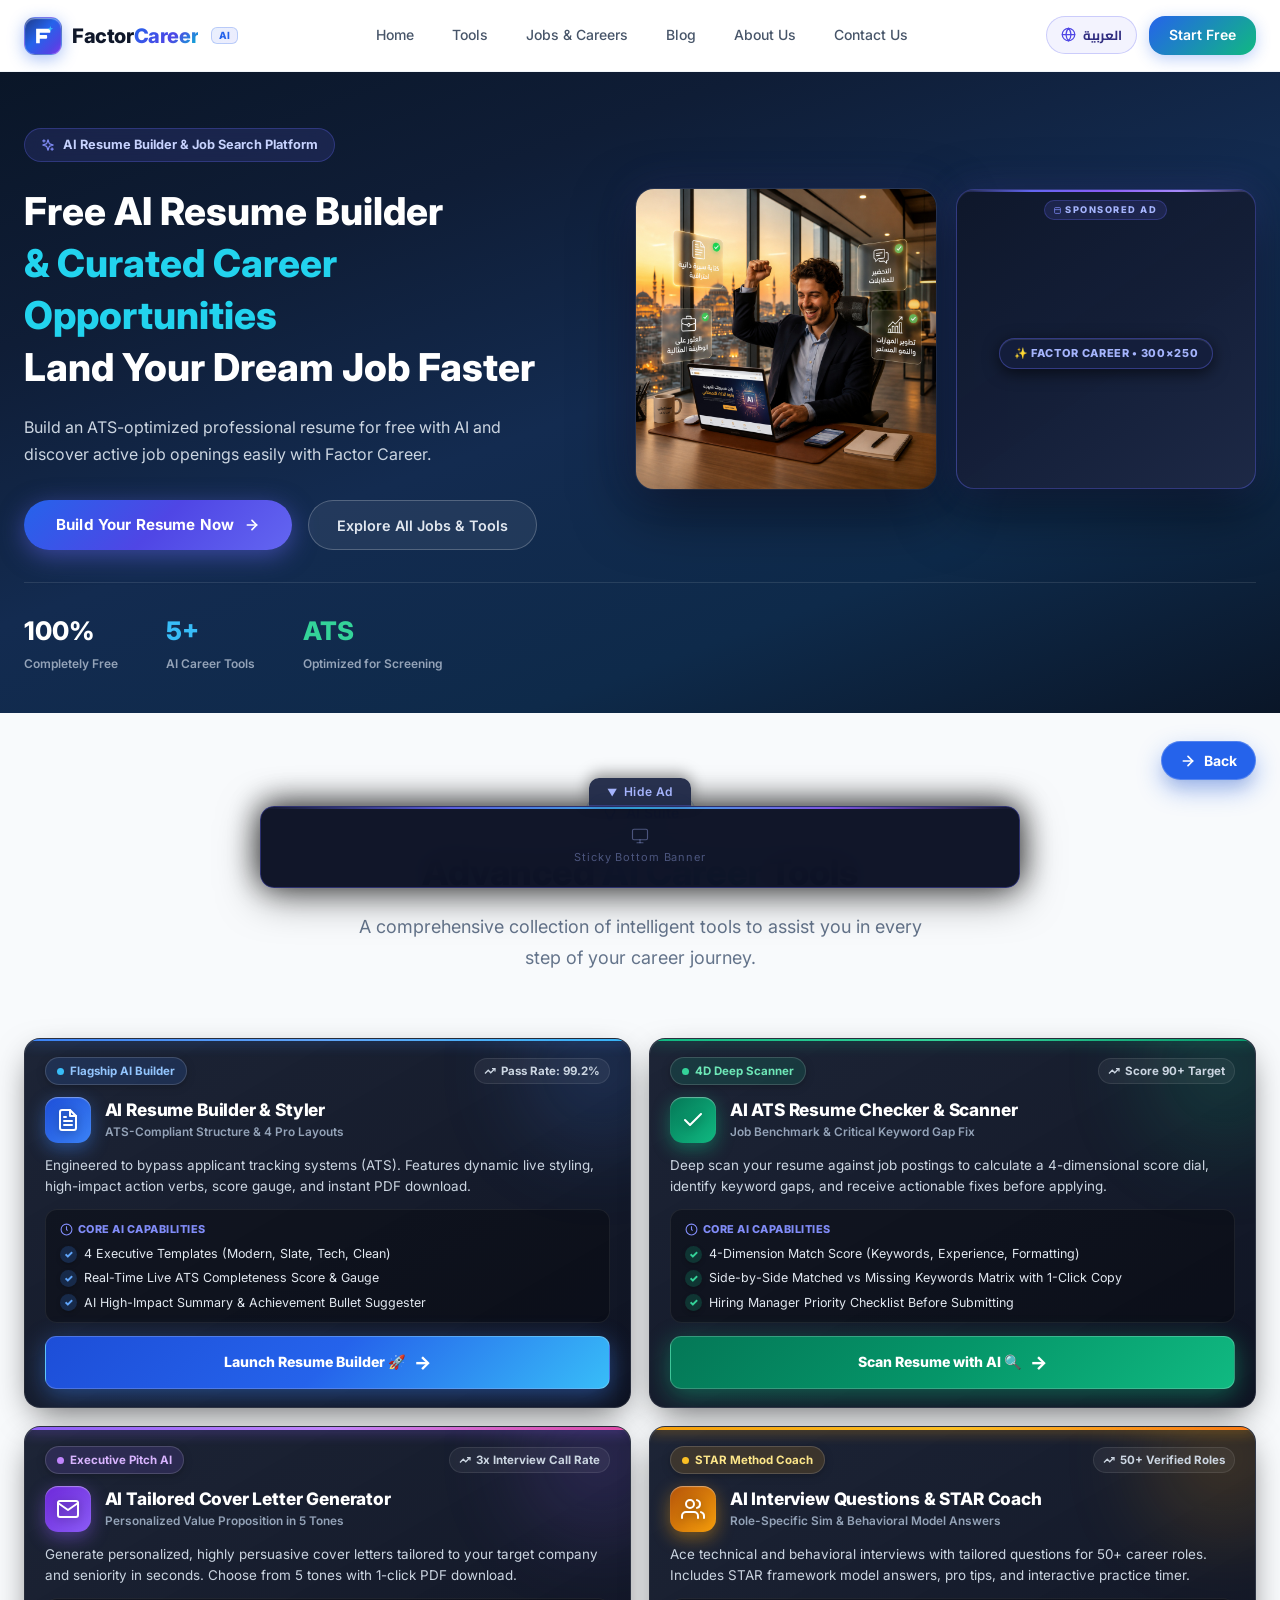
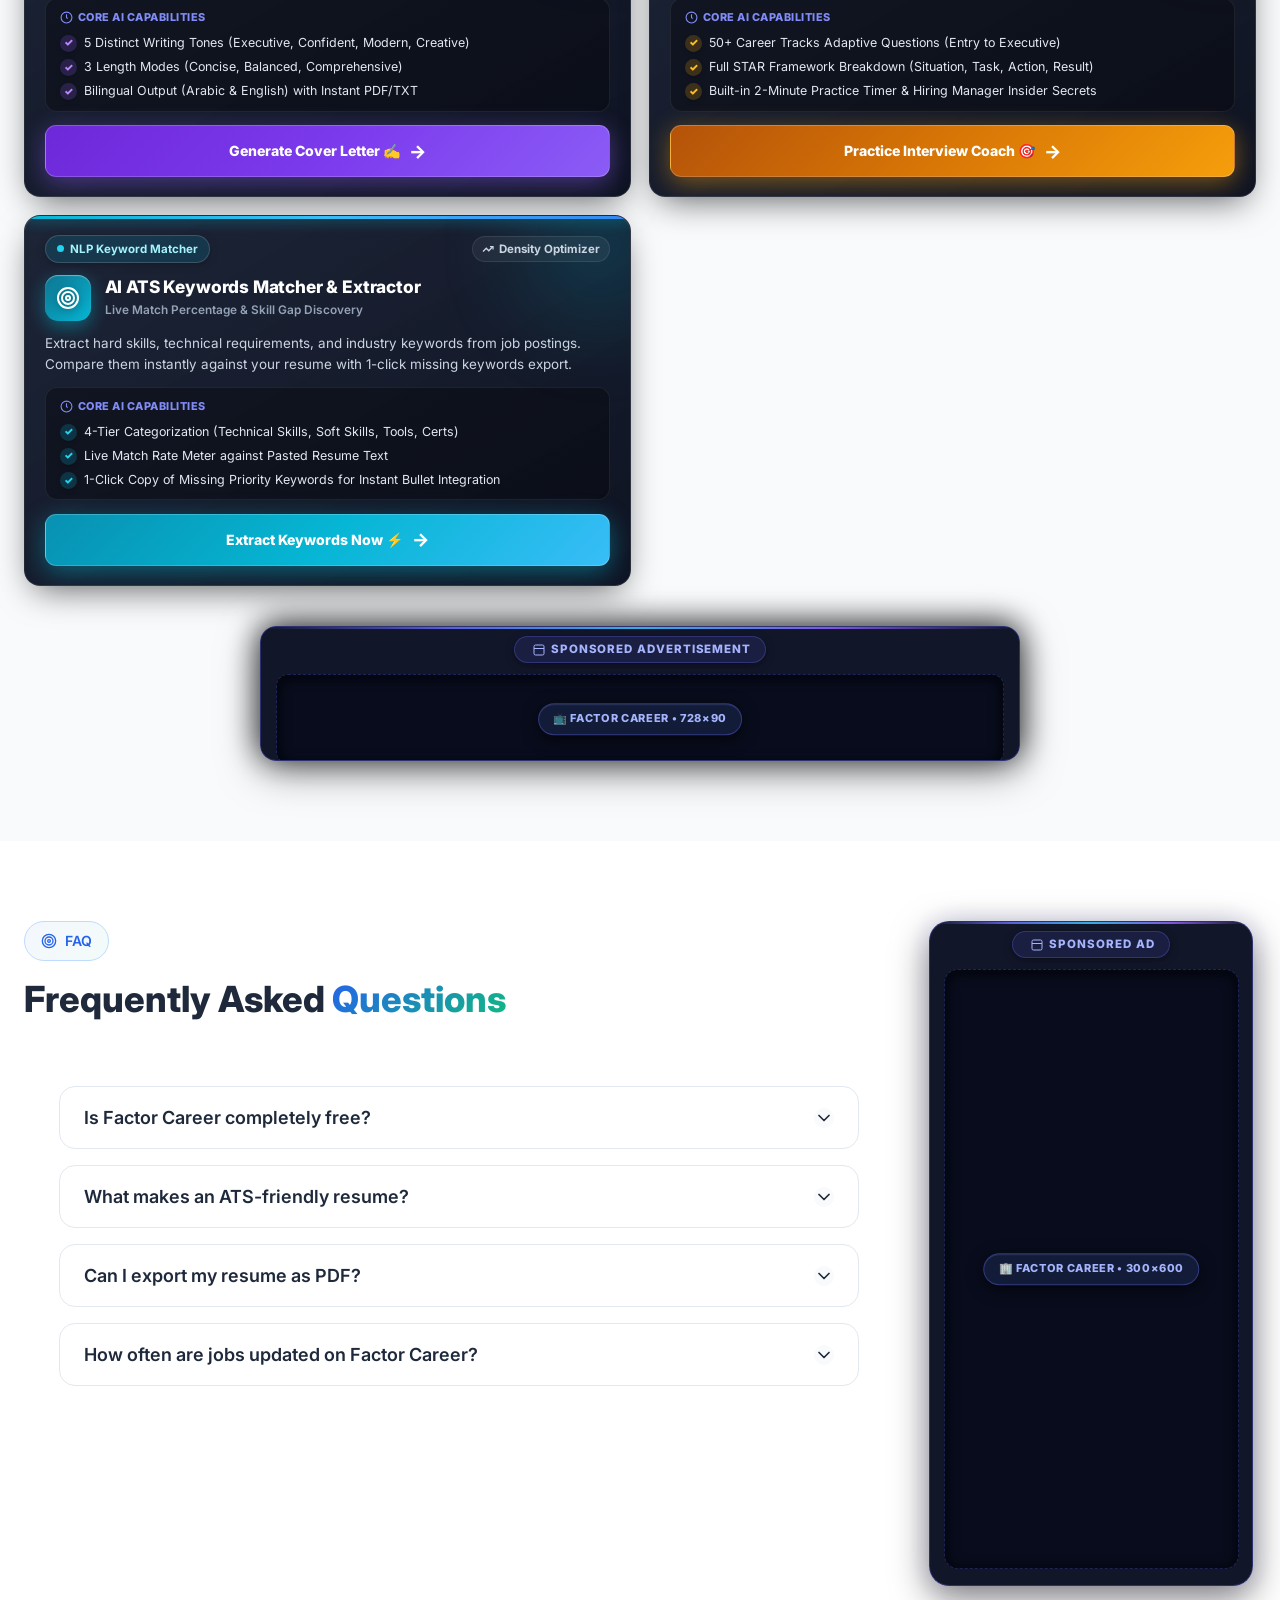
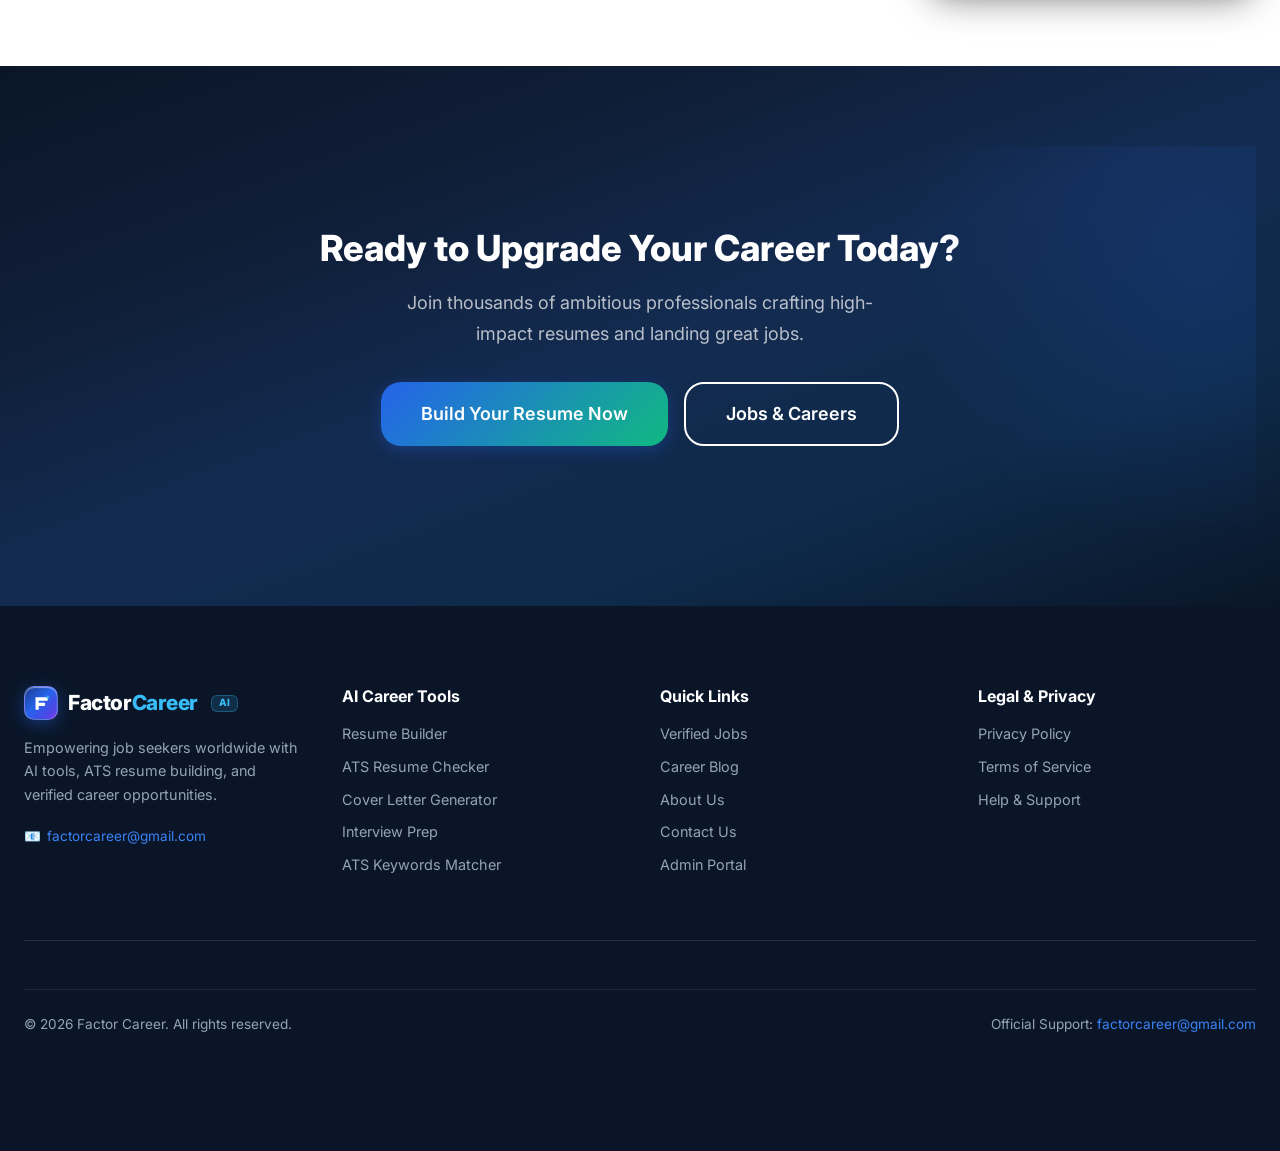
==== commit c8b5d53a: "Revert "remove: delete /jobs page completely - remove route, nav links, files" This reverts commit 3" ====
--- a/index.html
+++ b/index.html
@@ -266,6 +266,7 @@
   <script src="/js/pages/cover-letter-generator.js?v=20260915_v6"></script>
   <script src="/js/pages/interview-questions.js?v=20260915_v6"></script>
   <script src="/js/pages/ats-keywords.js?v=20260915_v6"></script>
+  <script src="/js/pages/jobs.js?v=20260917_v1"></script>
   <script src="/js/pages/blog.js?v=20260915_v5"></script>
   <script src="/js/pages/article.js?v=20260915_v5"></script>
   <script src="/js/pages/contact.js?v=20260915_v5"></script>
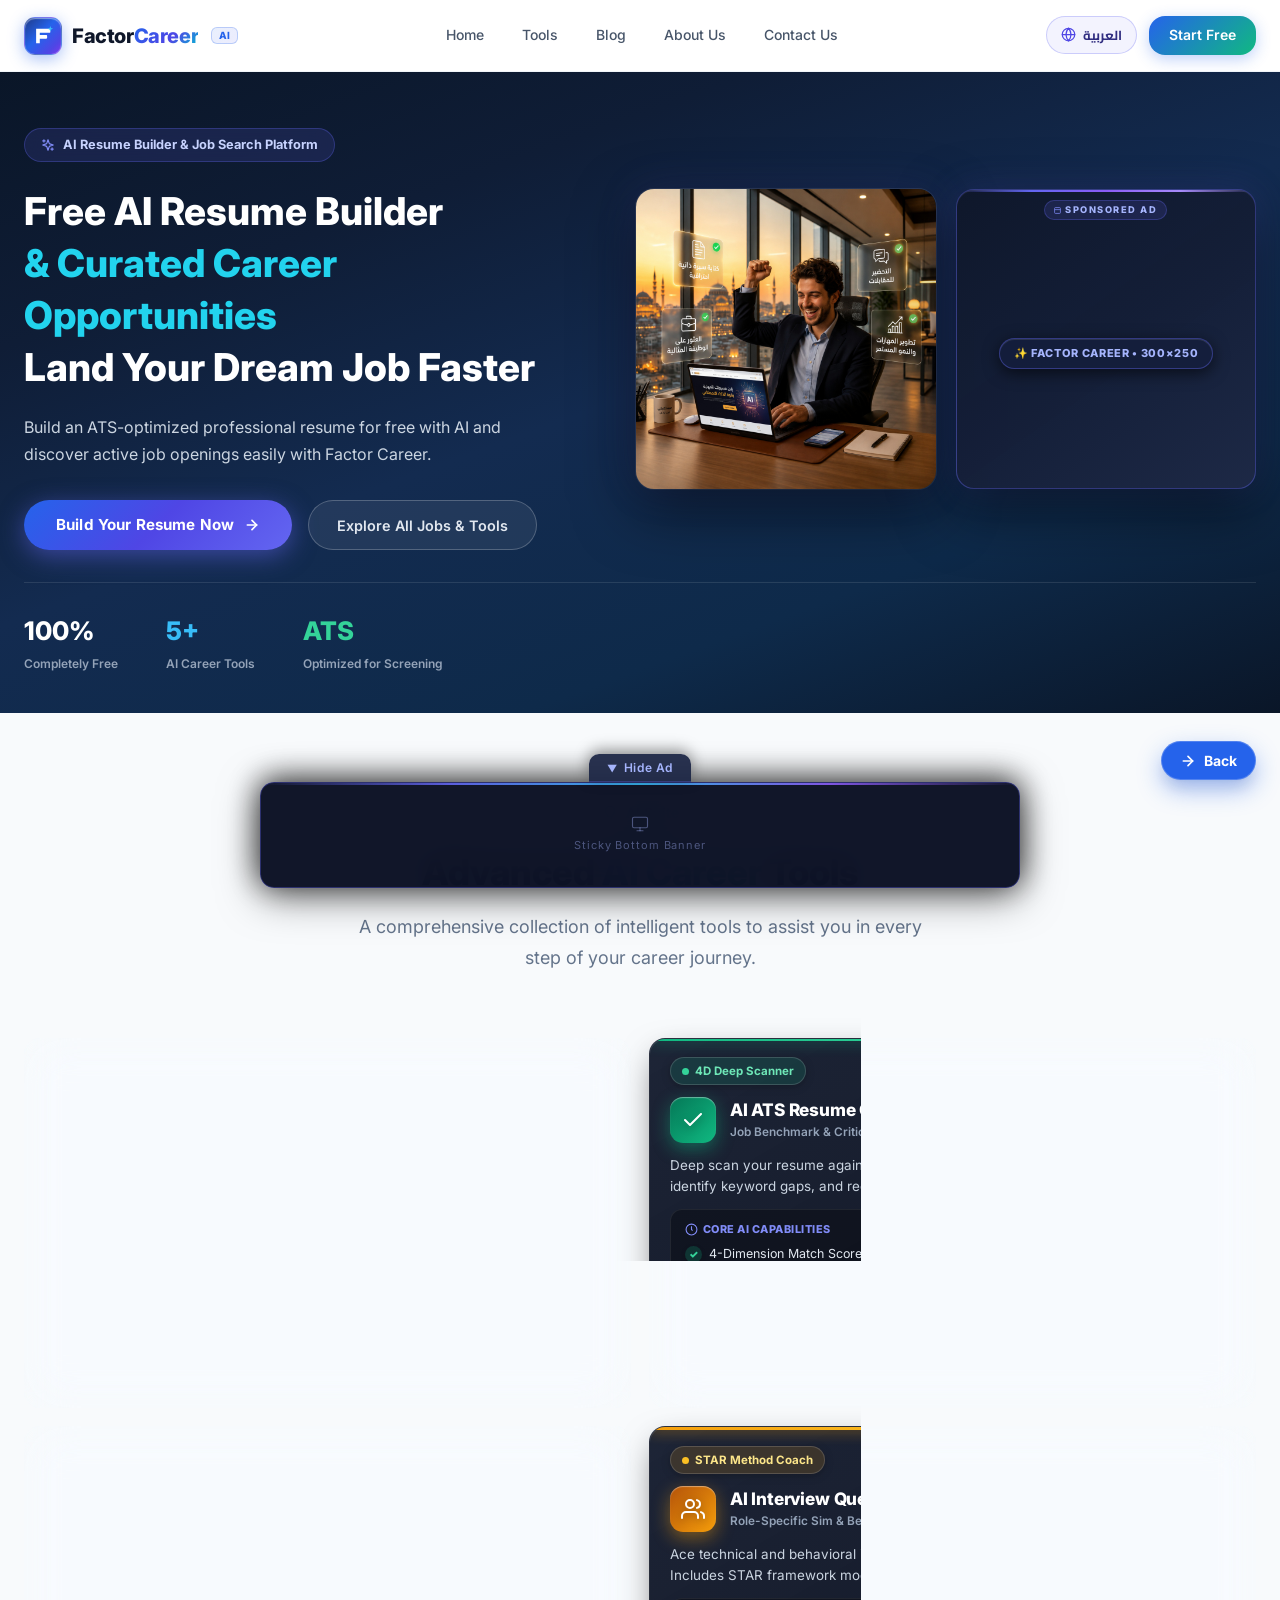
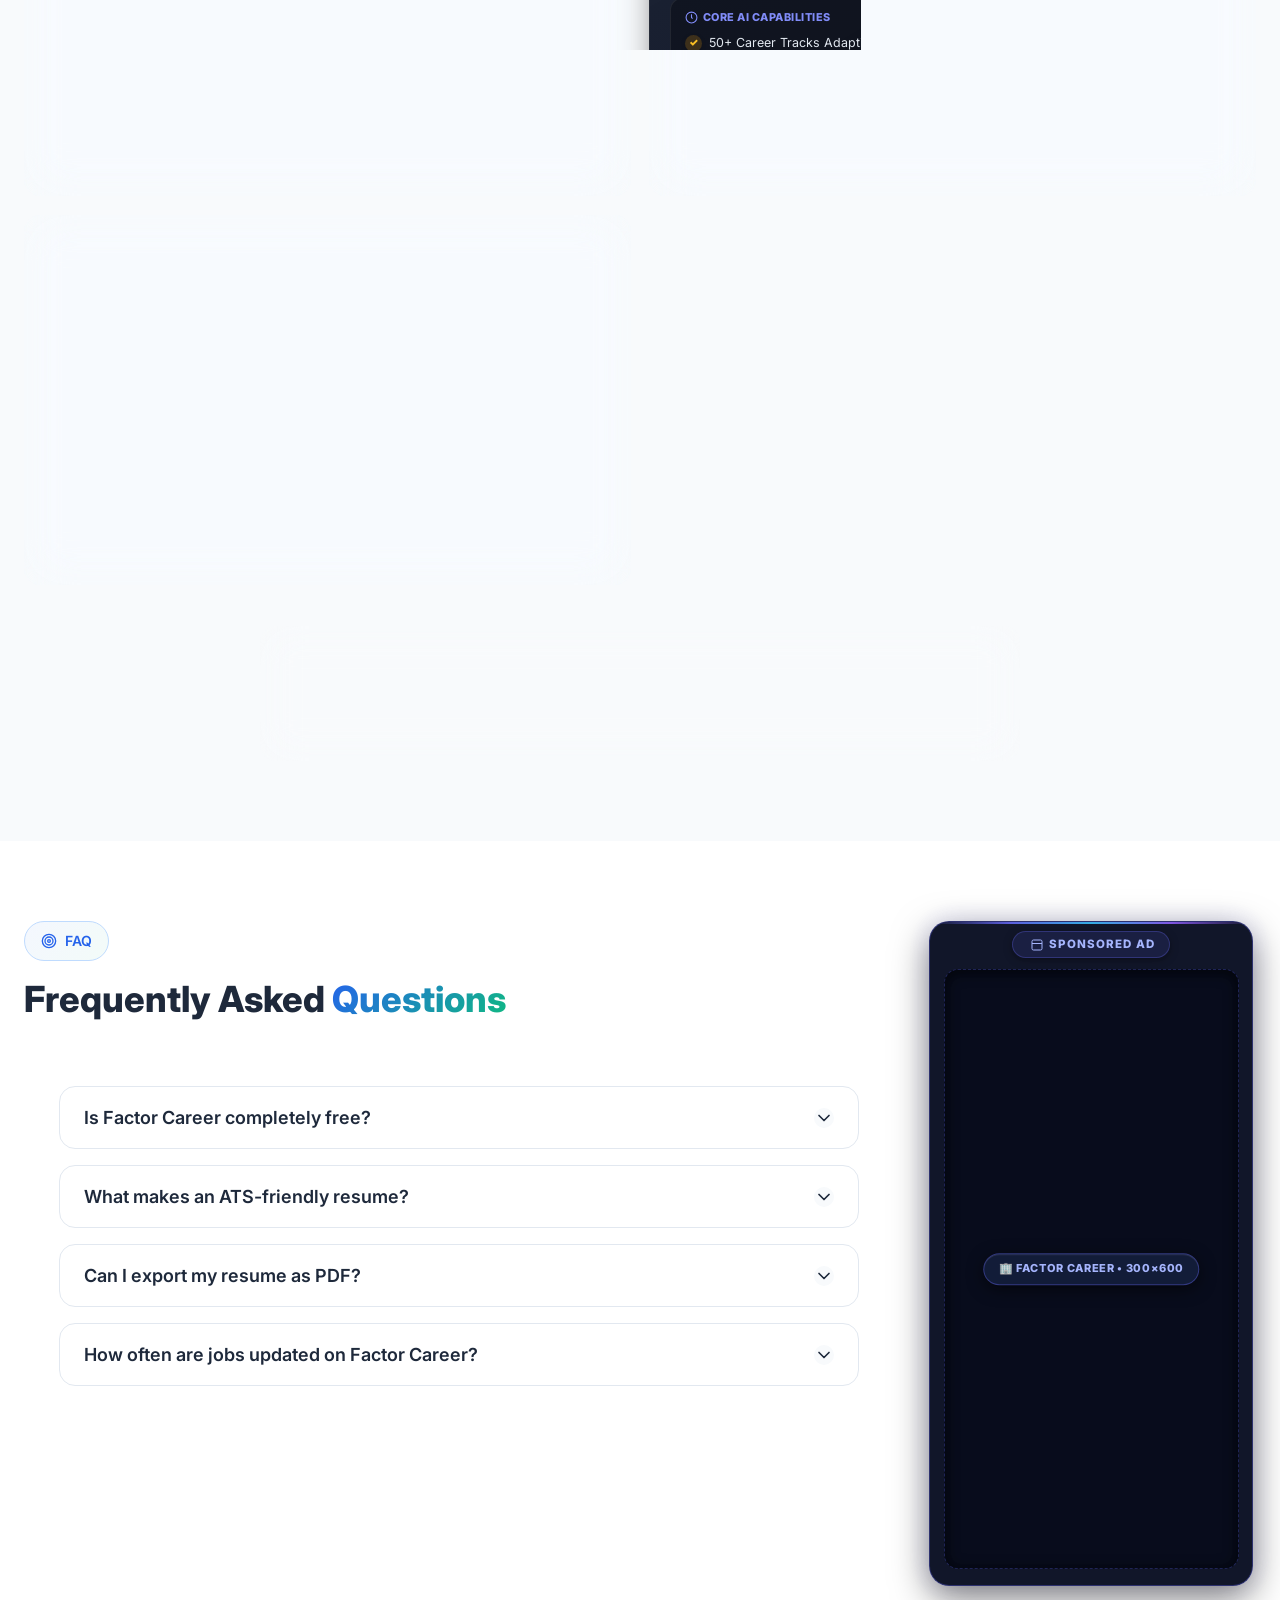
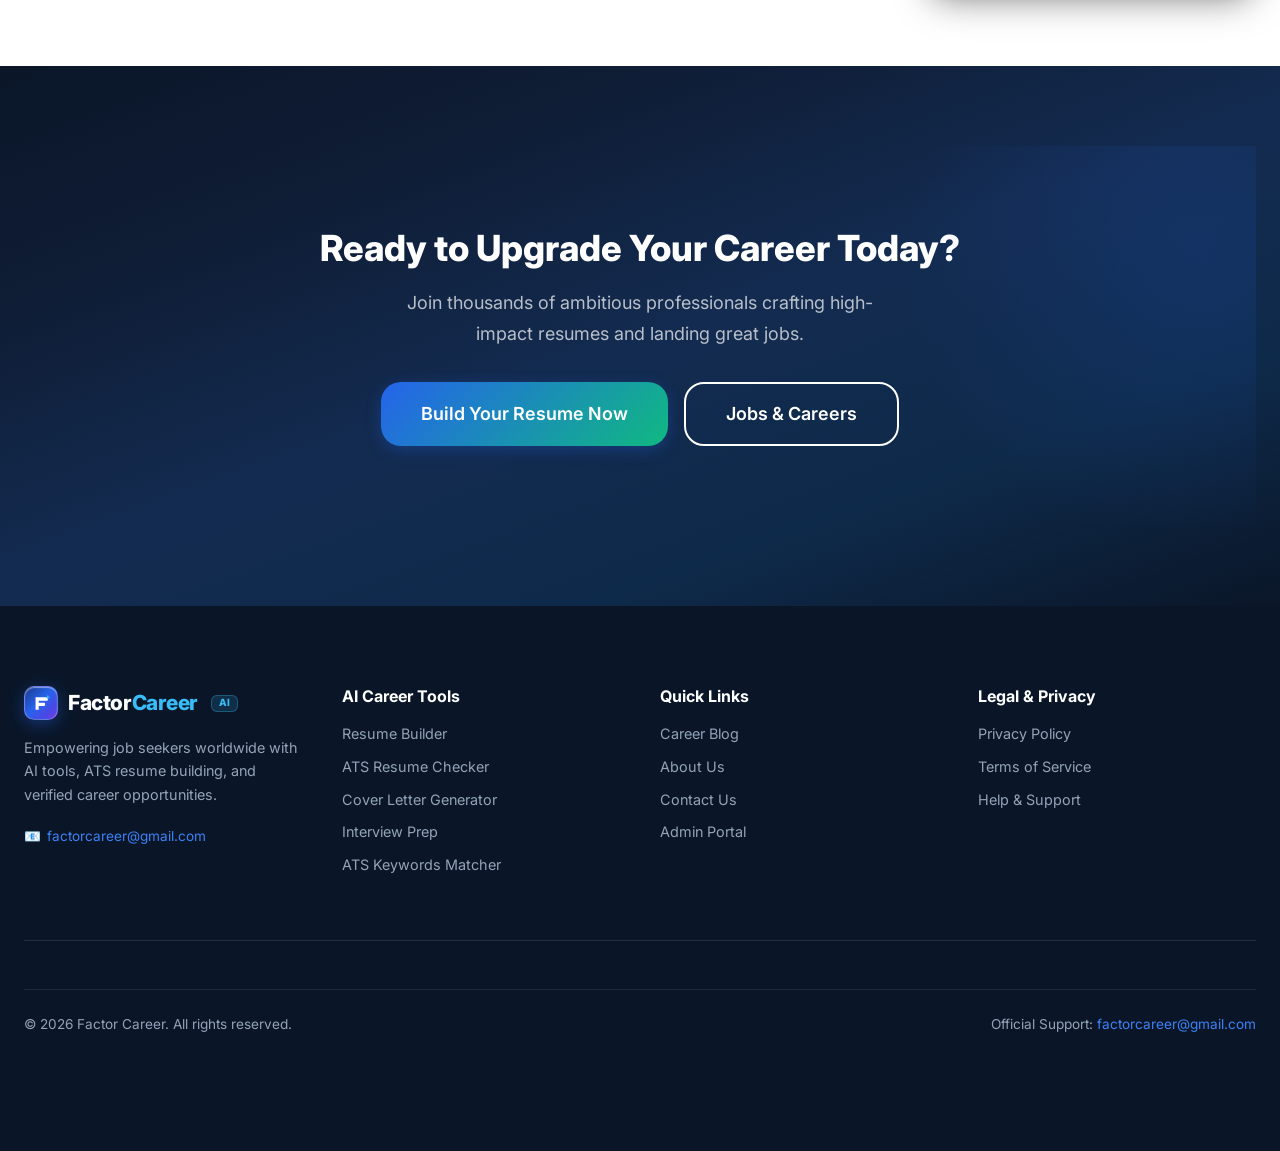
==== commit a0e8092b: "FINAL: remove /jobs page permanently - delete all files, routes, nav links, workflow, redirect added" ====
--- a/index.html
+++ b/index.html
@@ -266,7 +266,6 @@
   <script src="/js/pages/cover-letter-generator.js?v=20260915_v6"></script>
   <script src="/js/pages/interview-questions.js?v=20260915_v6"></script>
   <script src="/js/pages/ats-keywords.js?v=20260915_v6"></script>
-  <script src="/js/pages/jobs.js?v=20260917_v1"></script>
   <script src="/js/pages/blog.js?v=20260915_v5"></script>
   <script src="/js/pages/article.js?v=20260915_v5"></script>
   <script src="/js/pages/contact.js?v=20260915_v5"></script>
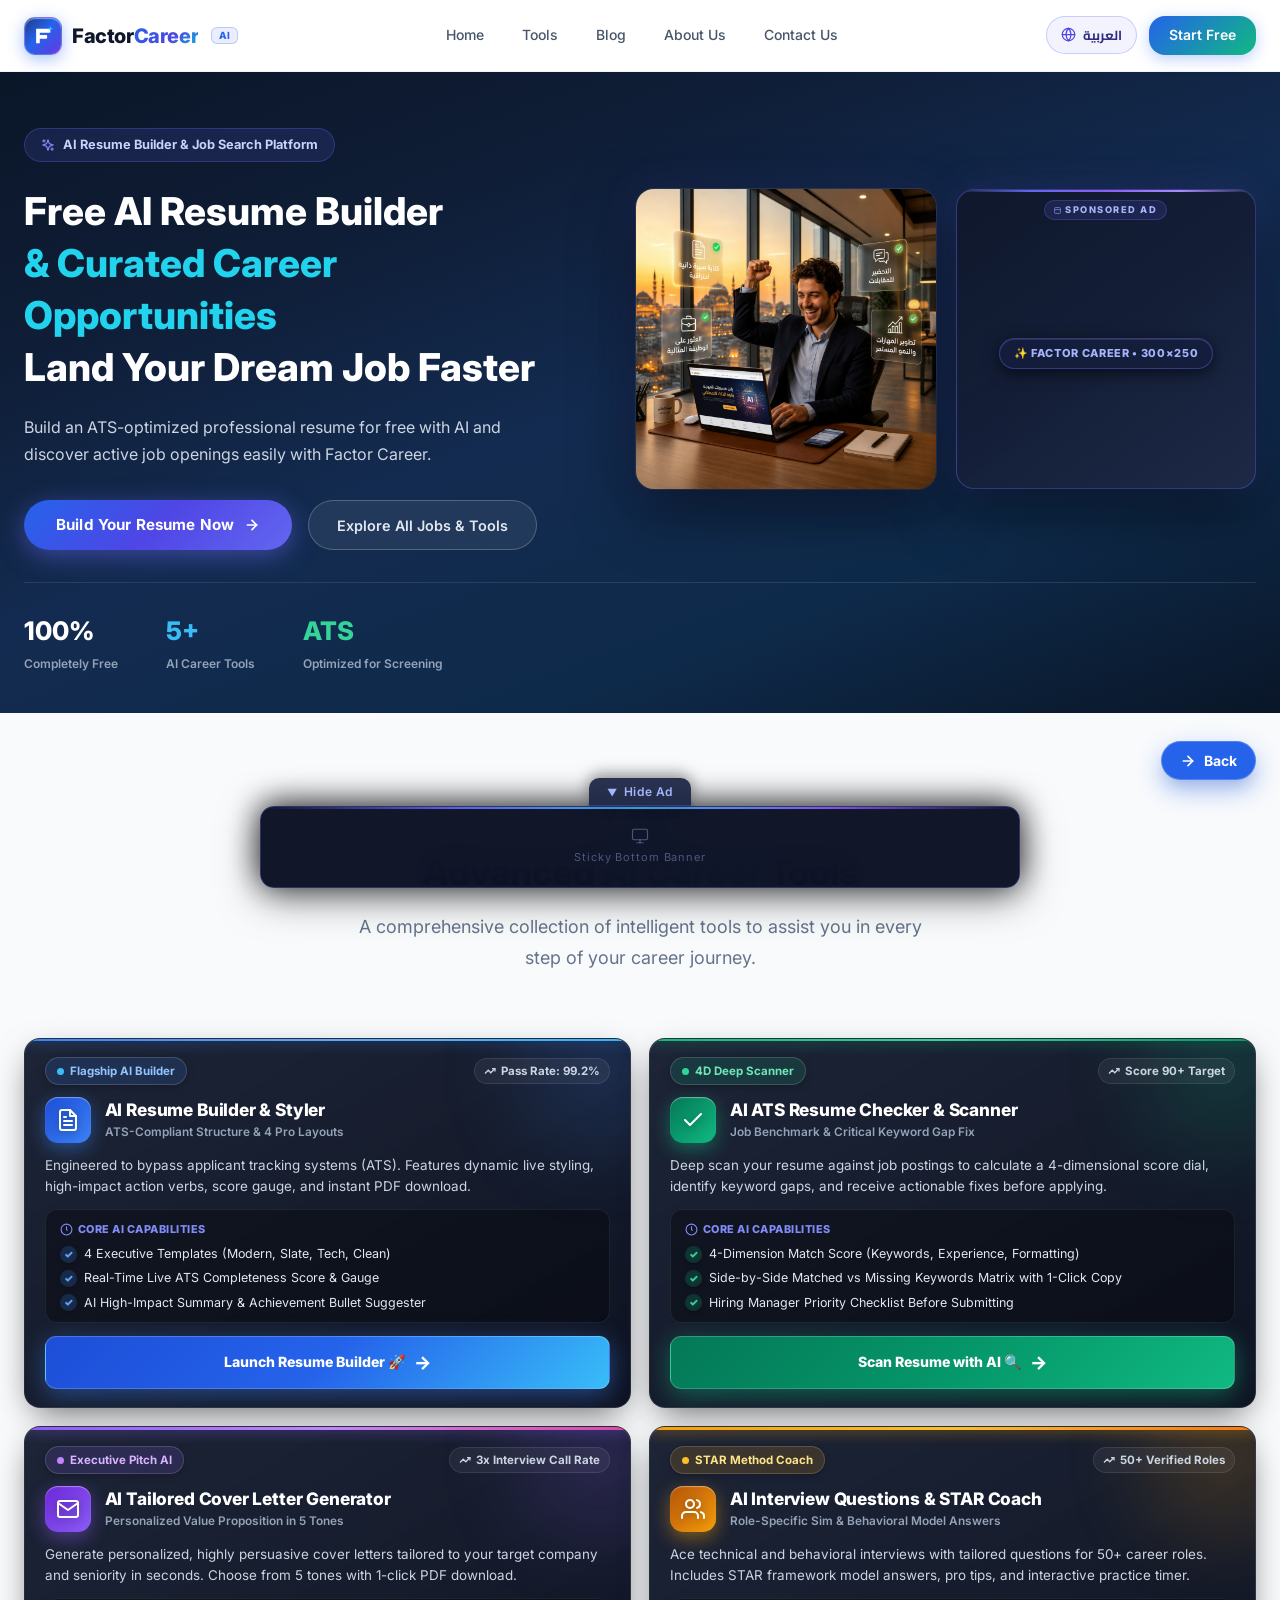
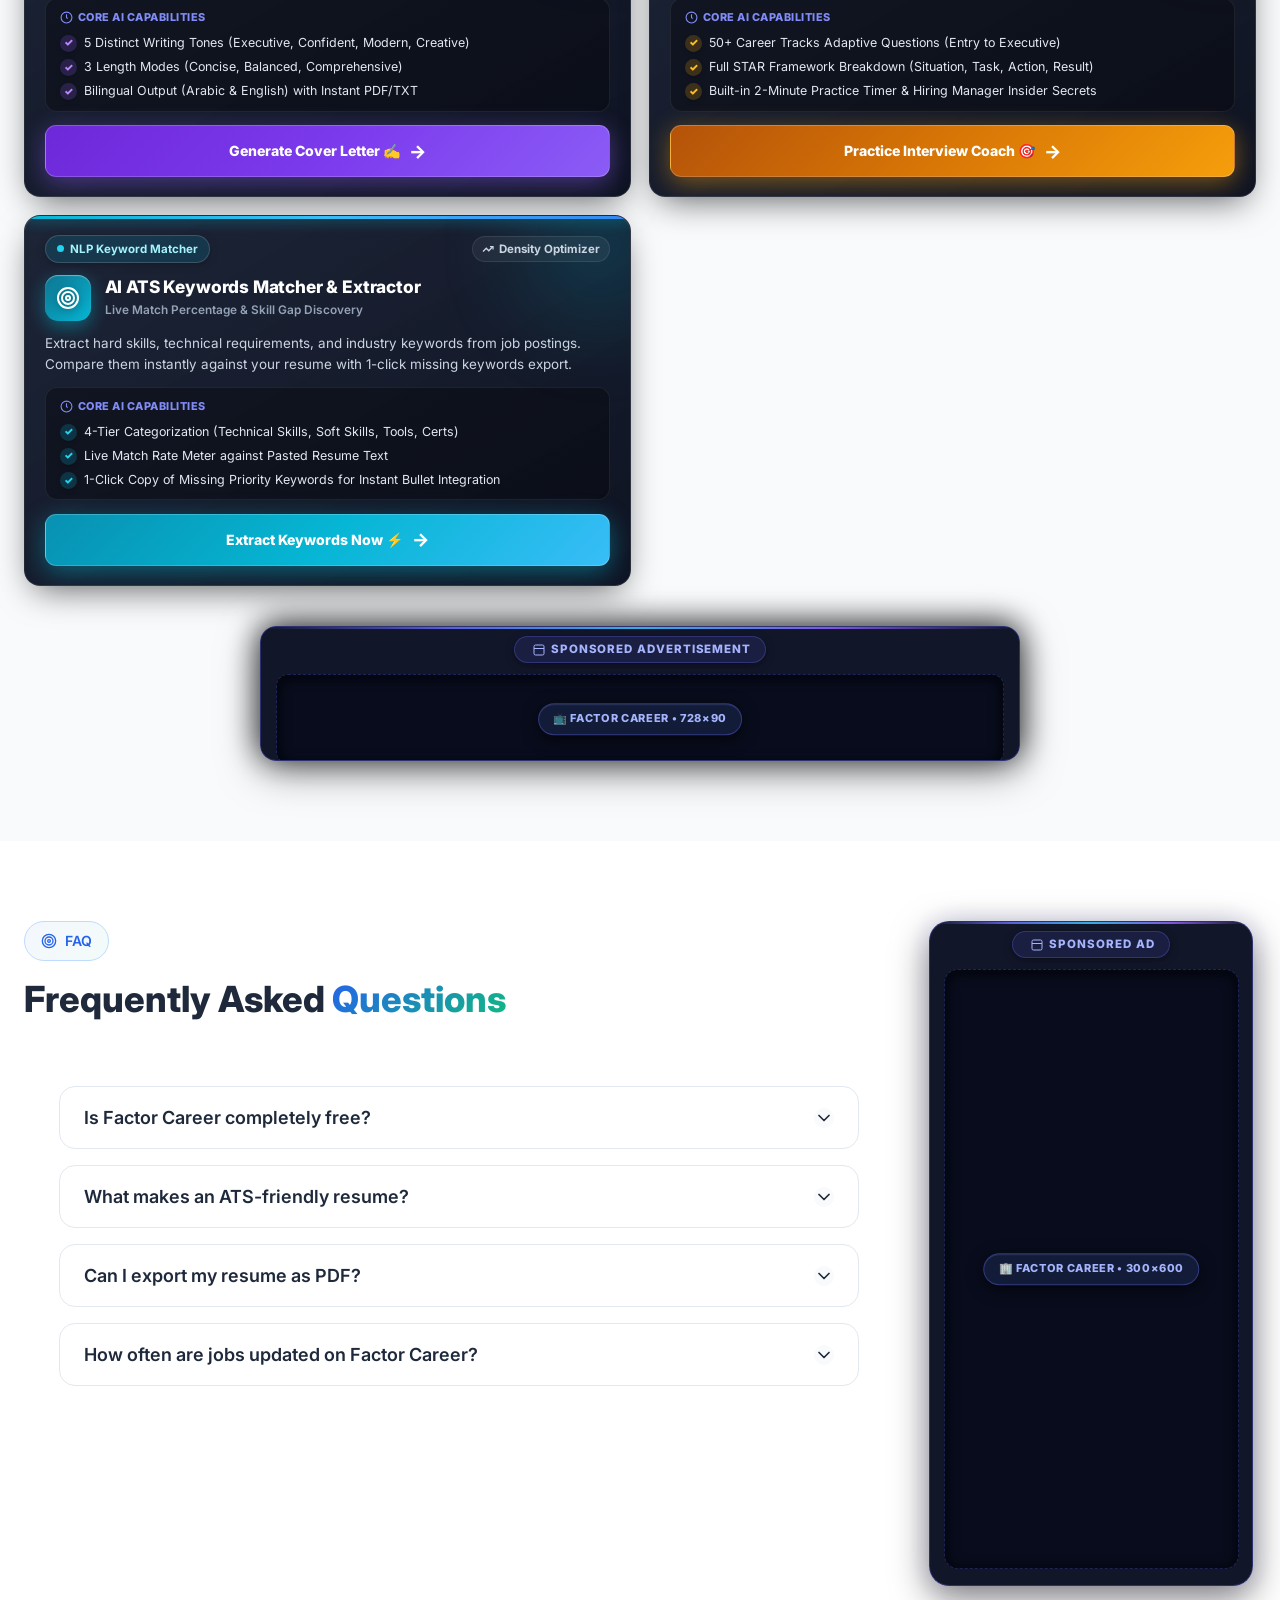
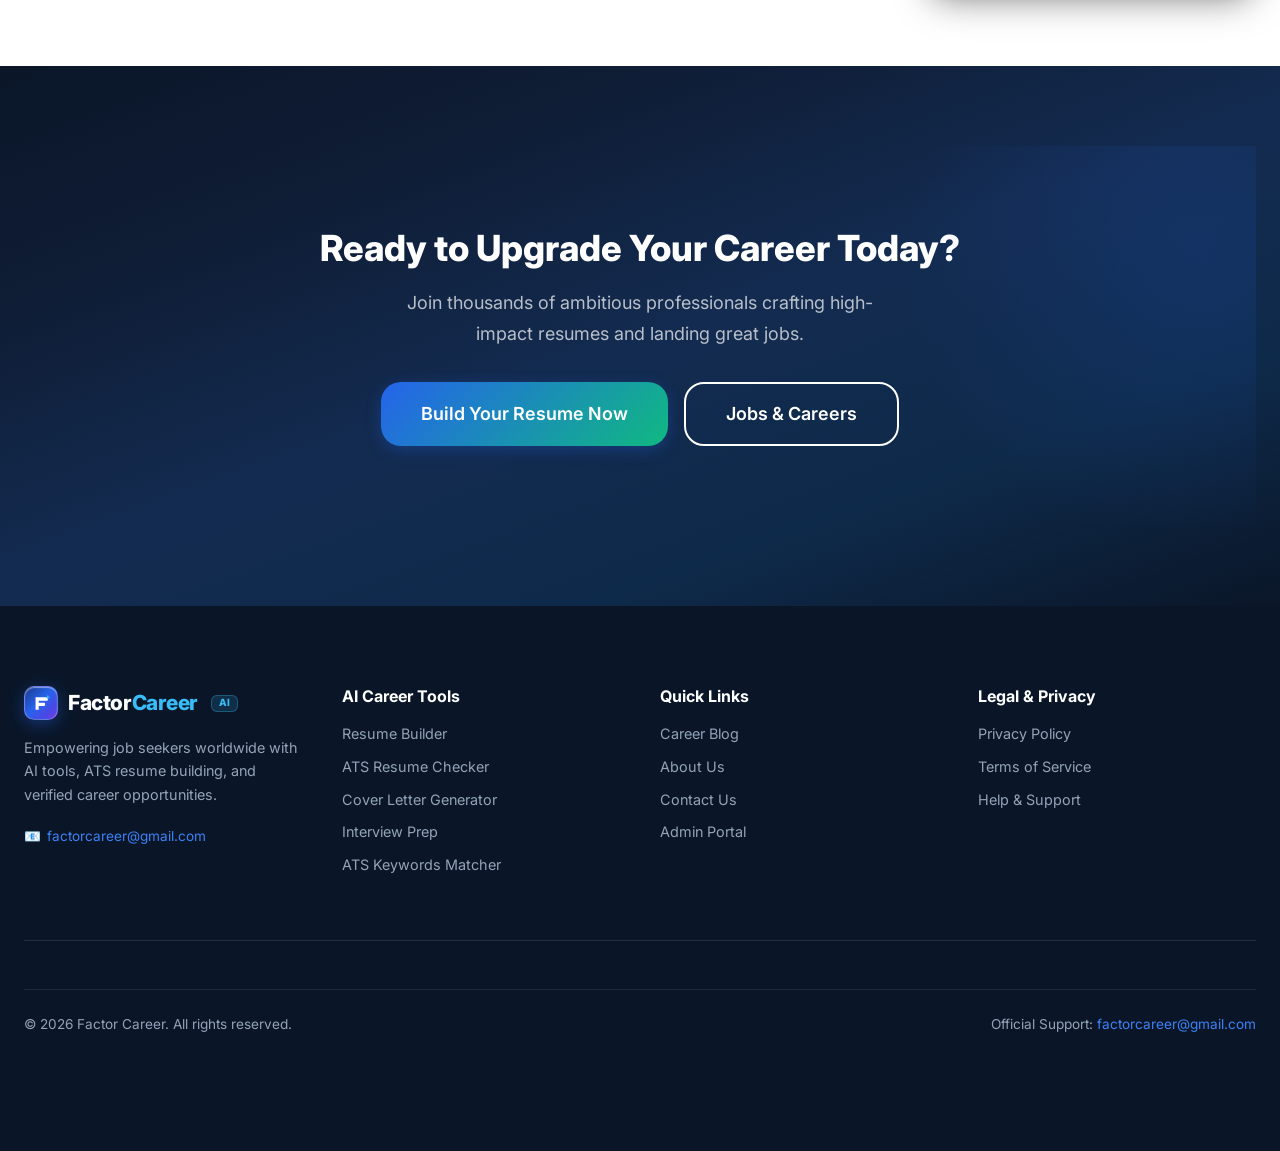
==== commit a2686a84: "fix: add ads.txt AdSense line and google-adsense-account meta tag for verification" ====
--- a/index.html
+++ b/index.html
@@ -15,6 +15,7 @@
   <meta name="robots" content="index, follow, max-image-preview:large, max-snippet:-1, max-video-preview:-1">
   <meta name="google-site-verification" content="8q_FAG08zxmCSJLlZwkevwk4zNZGH4qePeHUaTEHI-g" />
   <meta name="google-site-verification" content="googlec72dade50bbfc6ad" />
+  <meta name="google-adsense-account" content="ca-pub-7520213352755959">
 
   <!-- Open Graph / Facebook -->
   <meta property="og:type" content="website">
